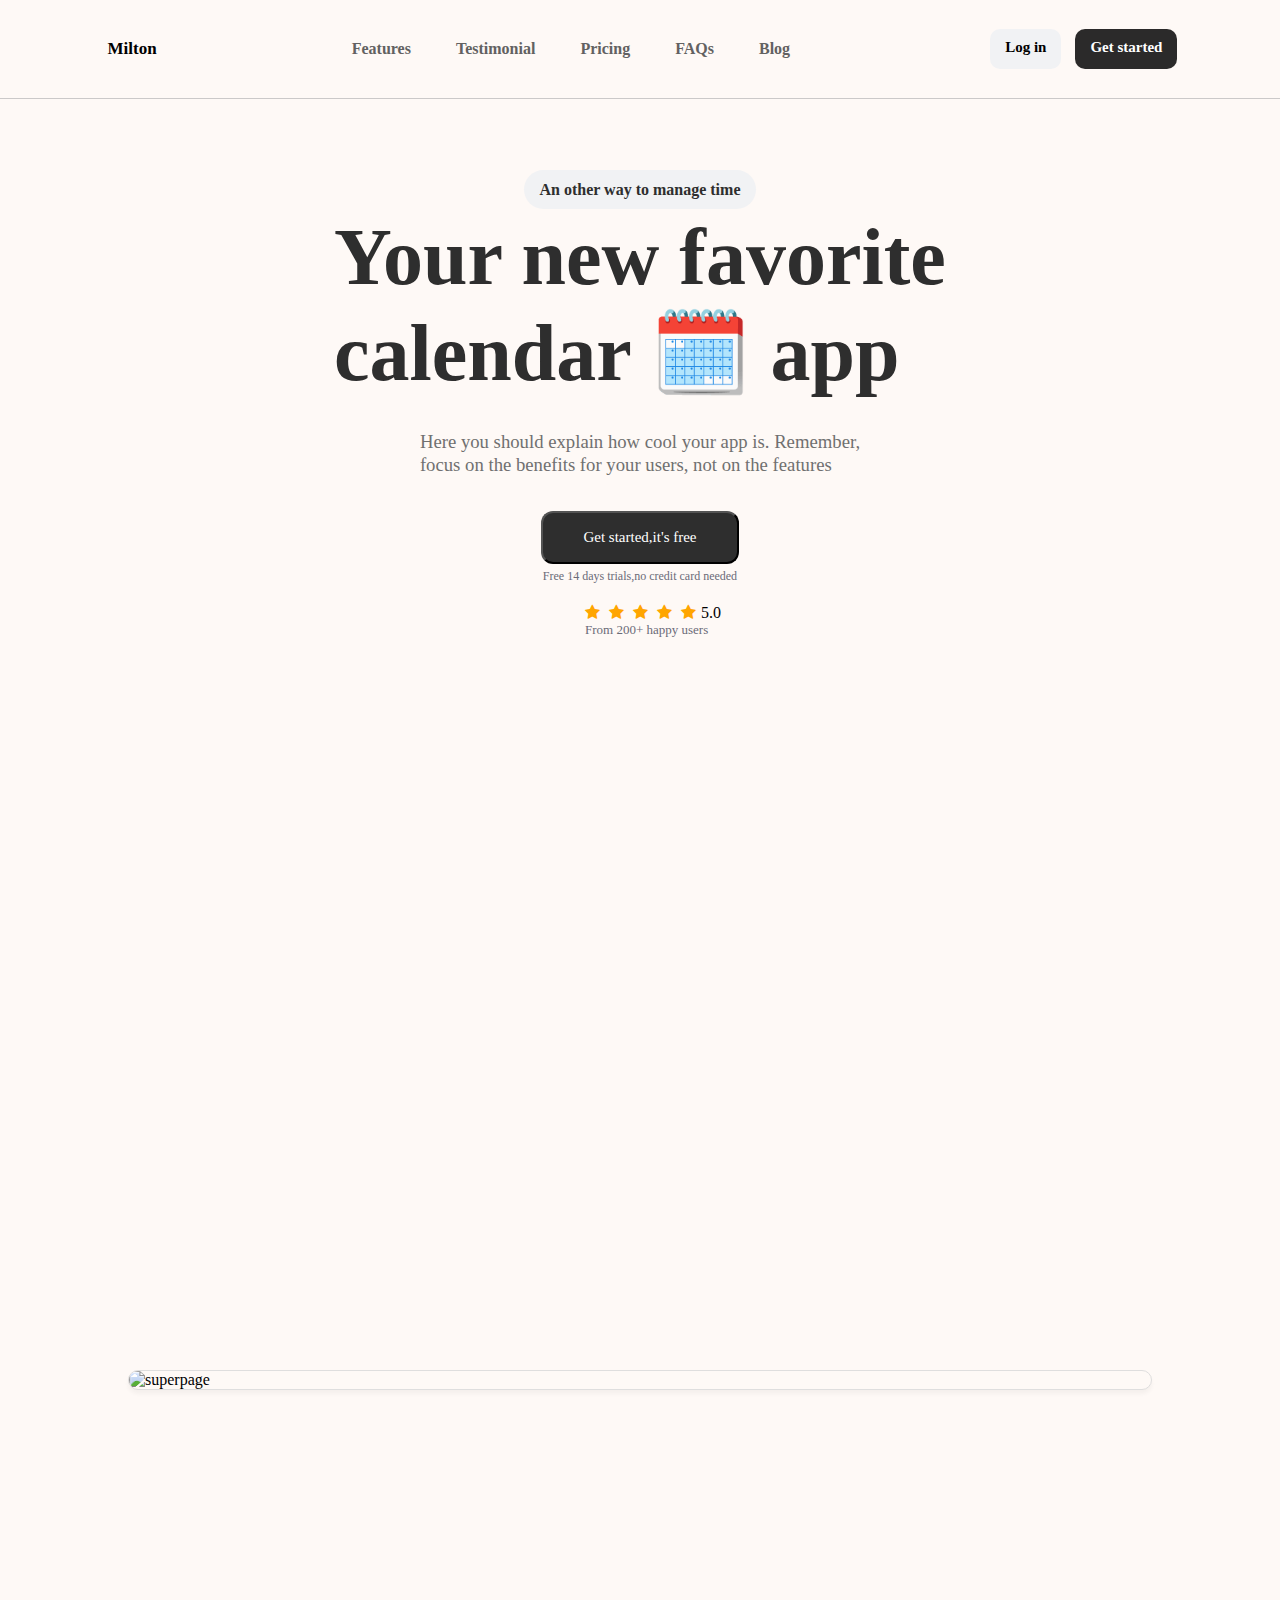
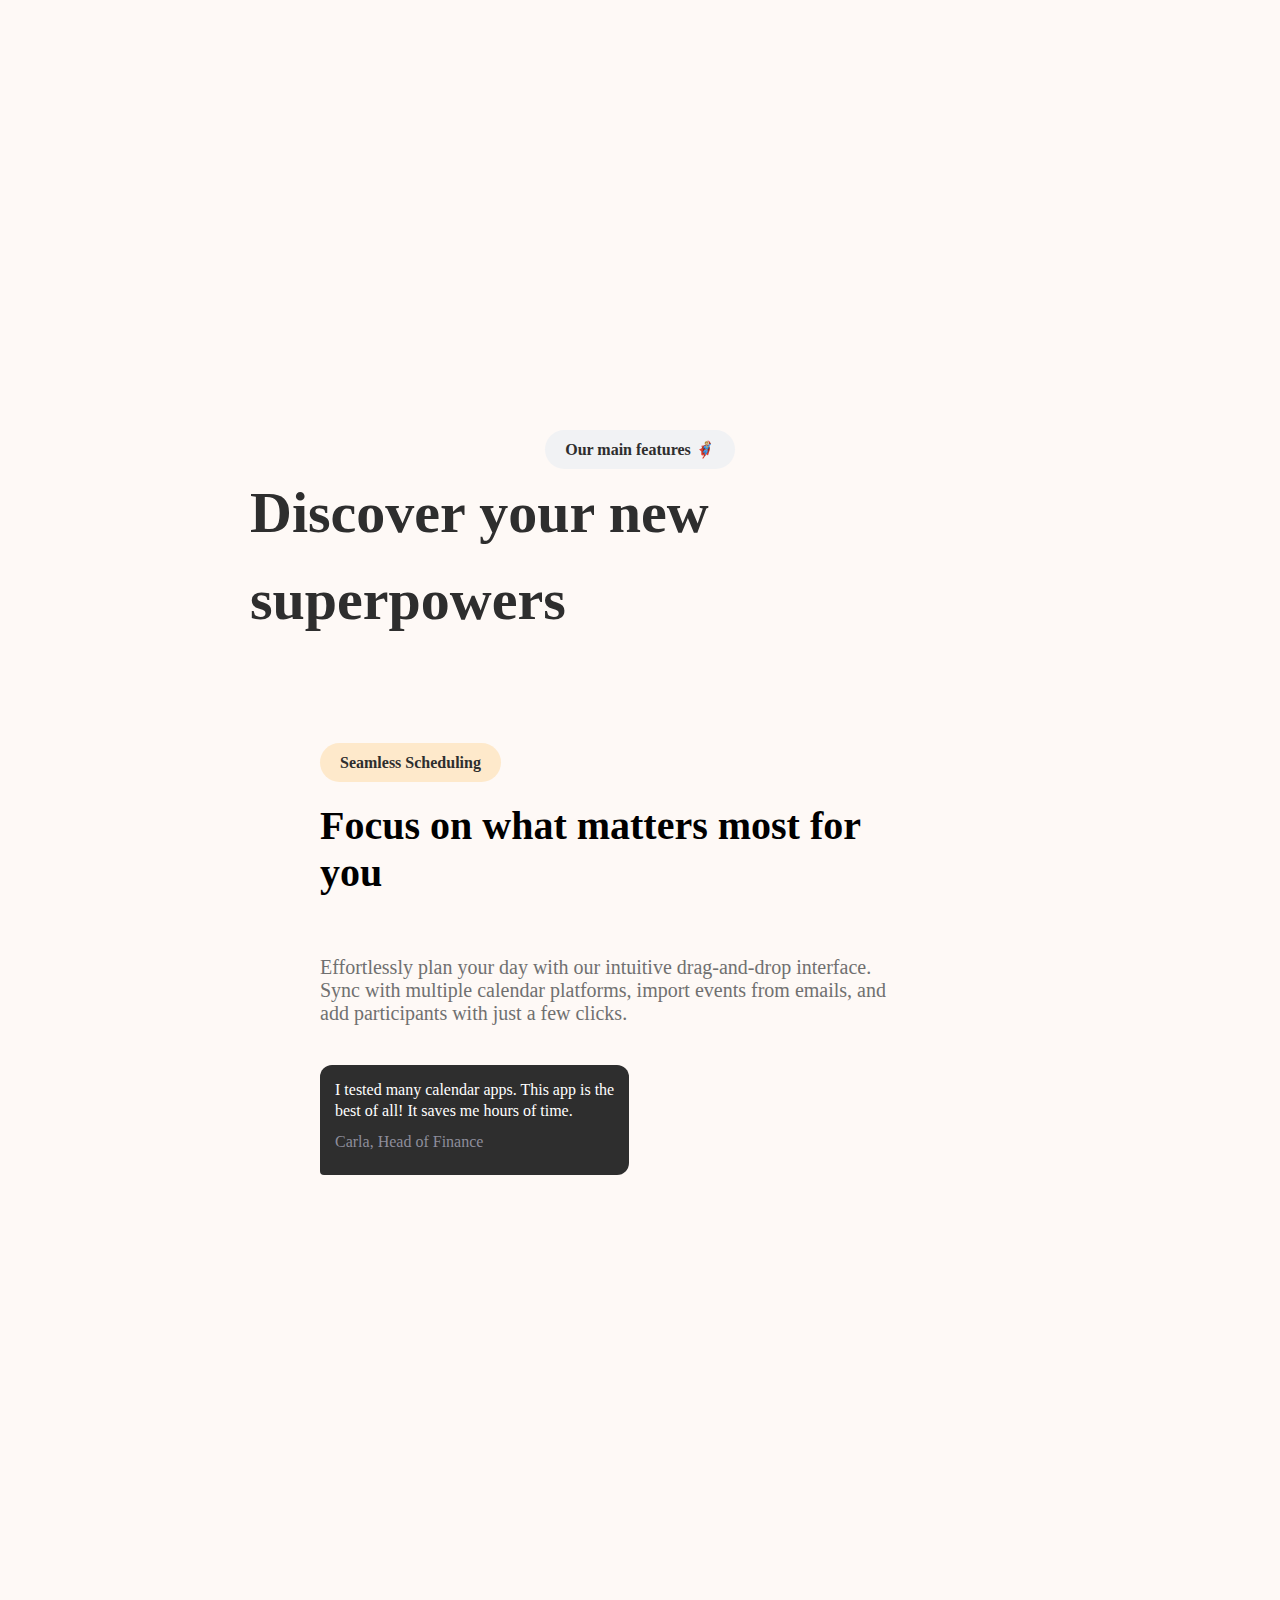
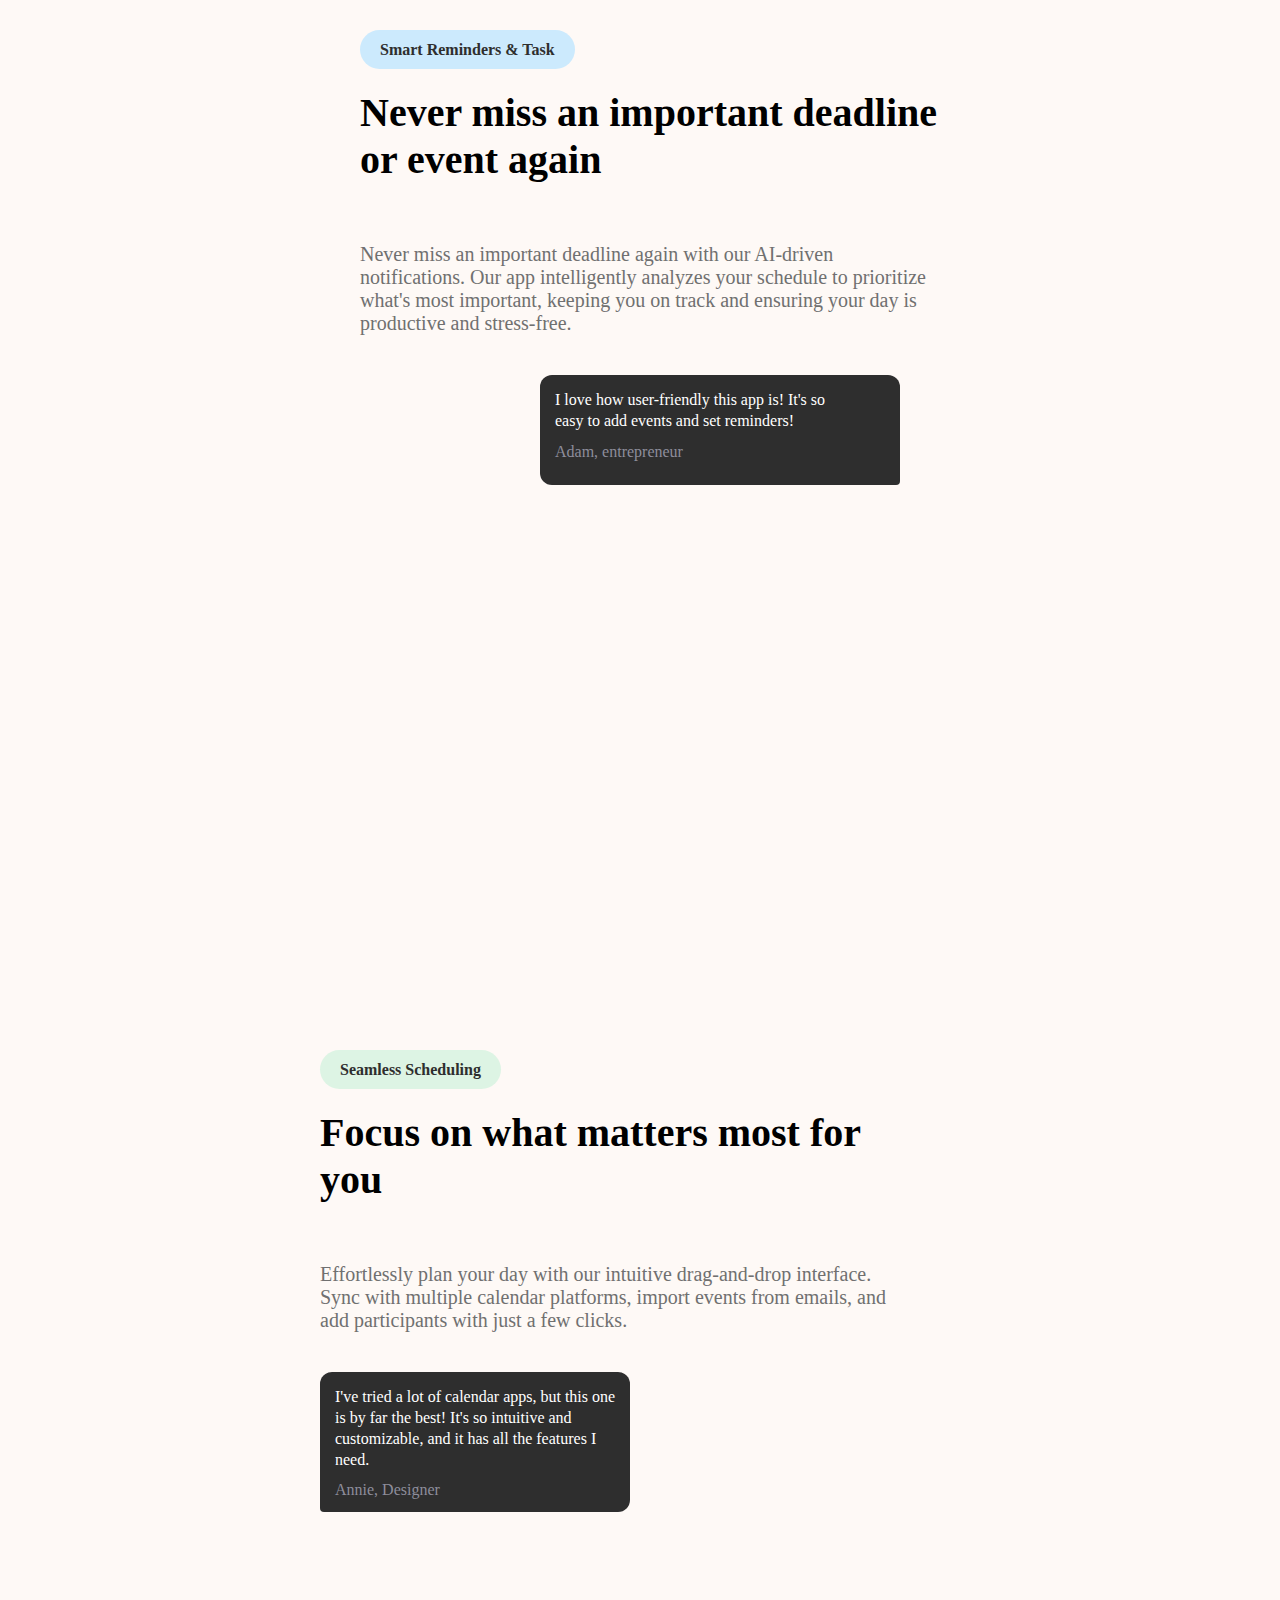
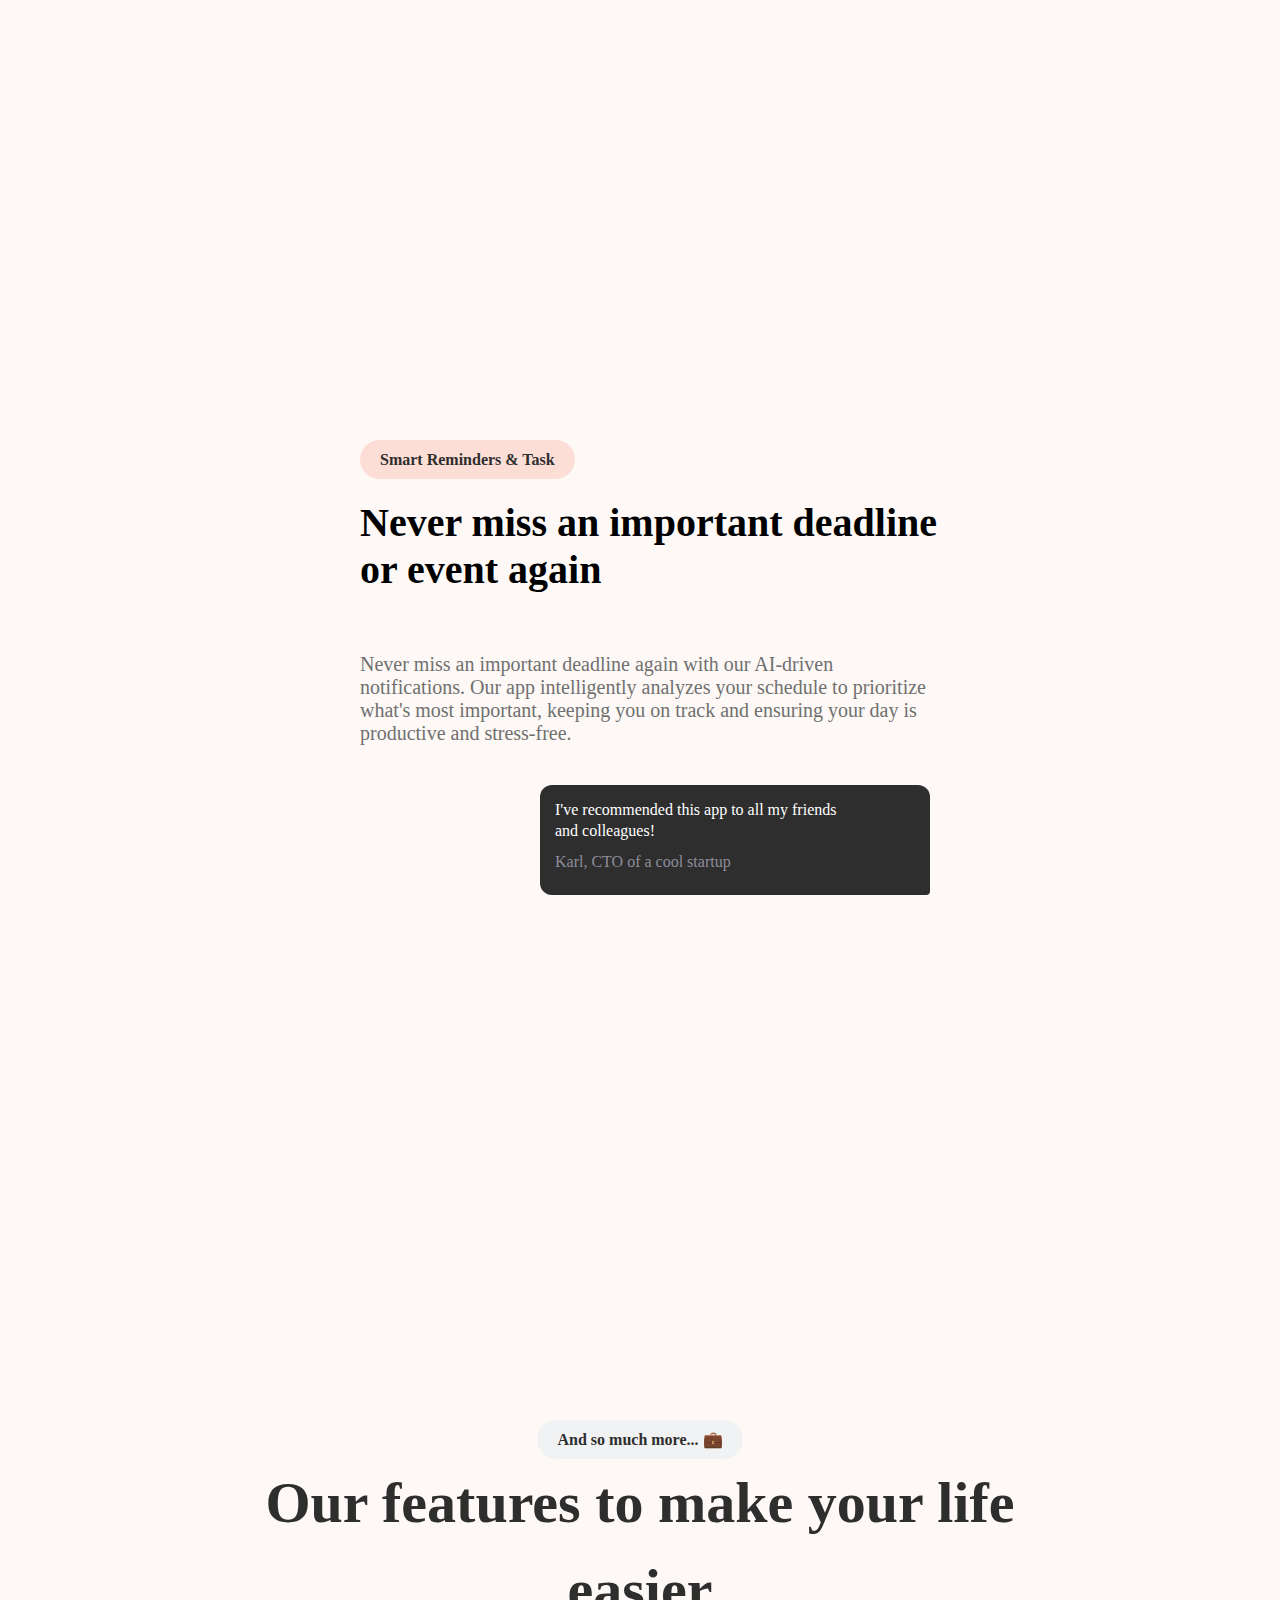
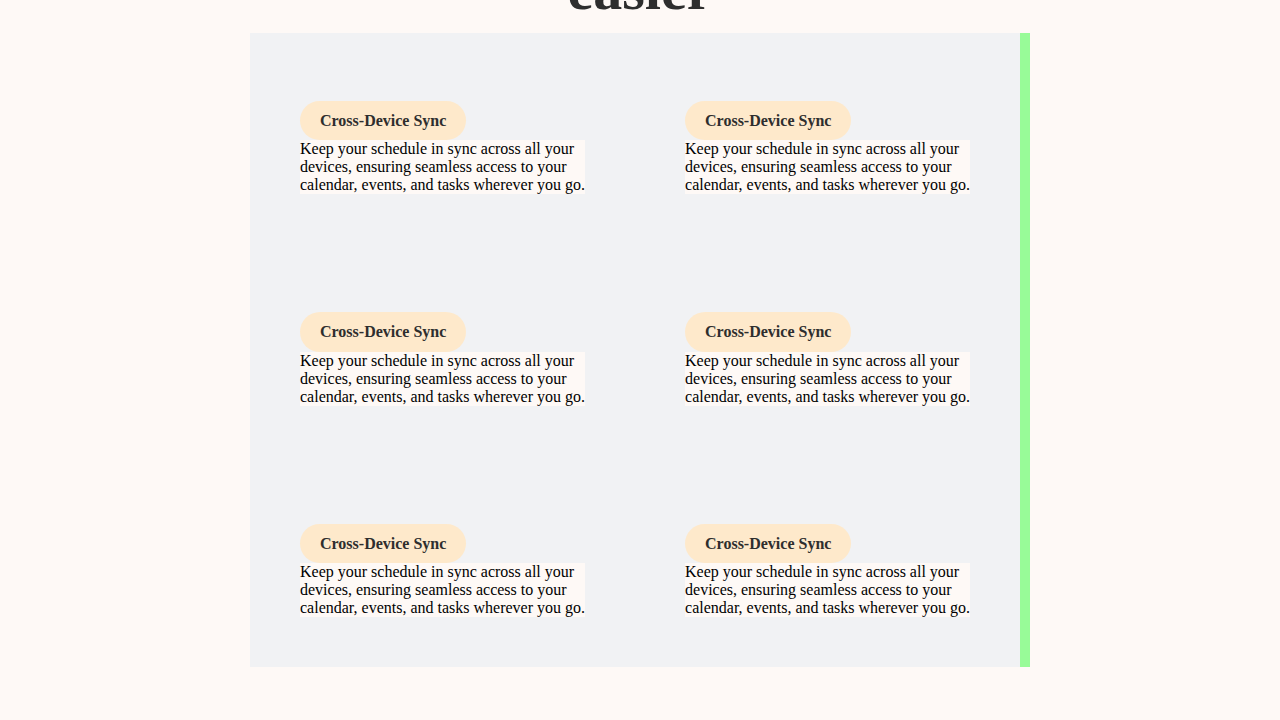
==== index.html @ 3a9528a1 "section 6 completed" ====
<!DOCTYPE html>
<html lang="en">

<head>
    <meta charset="UTF-8">
    <meta http-equiv="X-UA-Compatible" content="IE=edge">
    <meta name="viewport" content="width=device-width, initial-scale=1.0">
    <link rel="stylesheet" href="style.css">
    <link rel="stylesheet" href="https://cdnjs.cloudflare.com/ajax/libs/remixicon/3.6.0/remixicon.css"
        integrity="sha512-GL7EM8Lf8kU23I3kTio2kRWt8YRDVIQcSZjRVtVRfk05kB/QvkyafuTC94Ev0X6qk7Z0r5s06c1lsP1p/ezDYw=="
        crossorigin="anonymous" referrerpolicy="no-referrer" />
    <link rel="stylesheet" href="https://cdnjs.cloudflare.com/ajax/libs/font-awesome/4.7.0/css/font-awesome.min.css">
    <title>Assignment</title>
</head>

<body>
    <div class="parent">
        <header>
            <div class="left">
                <i class="ri-arrow-up-s-fill"></i>
                <p>Milton</p>
            </div>
            <div class="middle">
                <a href="">Features</a>
                <a href="">Testimonial</a>
                <a href="">Pricing</a>
                <a href="">FAQs</a>
                <a href="">Blog</a>
            </div>
            <div class="right">
                <button class="login">Log in</button>
                <button class="get">Get started</button>
            </div>
        </header>

        <div class="section1">  
            <h4>An other way to manage time️</h4>
            <h1>Your new favorite<br>calendar <span>🗓️</span> app</h1>
            <h3>Here you should explain how cool your app is. Remember,<br>focus on the benefits for your users, not on
                the features</h3>
            <button>Get started,it's free</button>
            <p>Free 14 days trials,no credit card needed</p>

            <div class="avatars">
                <div class="images">
                    <img src="https://www.shutterstock.com/image-vector/young-smiling-man-avatar-brown-600nw-2261401207.jpg"
                        alt="" width="40px">
                    <img src="https://www.shutterstock.com/image-vector/young-smiling-man-avatar-brown-600nw-2261401207.jpg"
                        alt="" width="40px">
                    <img src="https://www.shutterstock.com/image-vector/young-smiling-man-avatar-brown-600nw-2261401207.jpg"
                        alt="" width="40px">
                    <img src="https://www.shutterstock.com/image-vector/young-smiling-man-avatar-brown-600nw-2261401207.jpg"
                        alt="" width="40px">
                    <img src="https://www.shutterstock.com/image-vector/young-smiling-man-avatar-brown-600nw-2261401207.jpg"
                        alt="" width="40px">
                </div>
                <div class="stars">
                    <span class="fa fa-star checked"></span>
                    <span class="fa fa-star checked"></span>
                    <span class="fa fa-star checked"></span>
                    <span class="fa fa-star checked"></span>
                    <span class="fa fa-star checked"></span>5.0
                    <p>From 200+ happy users</p>
                </div>
            </div>
        </div>
        <div class="section2">
            <img src="https://framerusercontent.com/images/eOkQipcAuByHjPvicAhsR8PzC0.png?scale-down-to=2048"
                alt="superpage">
        </div>
        <div class="section3">
            <div class="top">
                <h4>Our main features 🦸🏼</h4>
                <h1>Discover your new superpowers</h1>
            </div>

            <div class="bottom">
                <div class="left">
                    <h4>Seamless Scheduling</h4>
                    <h2>Focus on what matters most for you</h2>
                    <p>Effortlessly plan your day with our intuitive drag-and-drop interface. Sync with multiple
                        calendar platforms, import events from emails, and add participants with just a few clicks.</p>
                    <div class="message">
                        <img src="https://framerusercontent.com/images/Pm9TTOkN341IYtePLdPGmhG0E.png" alt="">
                        <p>I tested many calendar apps. This app is the <br> best of all! It saves me hours of time.
                            <br> <span>Carla, Head of Finance</span> 
                        </p>
                    </div>    
                </div>

                <div class="right">
                    <img src="https://framerusercontent.com/images/KsZ6wO13QZewZKHzx7JNgFn88.png?scale-down-to=1024"
                        alt="">
                </div>
            </div>
        </div>
        <div class="section4">
            <div class="top"></div>

            <div class="bottom">
                <div class="right">
                    <img src="https://framerusercontent.com/images/EgCwW6bpD4t2JQoyjgySRkUXc.png?scale-down-to=1024"
                        alt="">
                </div>
                
                <div class="left">
                    <h4>Smart Reminders & Task</h4>
                    <h2>Never miss an important deadline or event again</h2>
                    <p>Never miss an important deadline again with our AI-driven  notifications. Our app intelligently analyzes your schedule to prioritize what's most important, keeping you on track and ensuring your day is productive and stress-free.</p>
                    <div class="message">
                        <p>I love how user-friendly this app is! It's so <br> easy to add events and set reminders!
                            <br> <span>Adam, entrepreneur</span> 
                        </p>
                        <img src="https://framerusercontent.com/images/CPGgYEBeFy4gDXe5dDzh1qjQG1w.png" alt="">
                    </div>    
                </div>


            </div>
        </div>
        <div class="section5">
            <div class="top"></div>
            <div class="bottom">
                <div class="left">
                    <h4>Seamless Scheduling</h4>
                    <h2>Focus on what matters most for you</h2>
                    <p>Effortlessly plan your day with our intuitive drag-and-drop interface. Sync with multiple
                        calendar platforms, import events from emails, and add participants with just a few clicks.</p>
                    <div class="message">
                        <img src="https://framerusercontent.com/images/1OwzdZHx9ElDw1ZAavs6WGWBSw.png" alt="">
                        <p>I've tried a lot of calendar apps, but this one <br> is by far the best! It's so intuitive and
                            <br> customizable, and it has all the features I 
                            <br> need.
                            <br> <span>Annie, Designer</span> 
                        </p>
                    </div>    
                </div>

                <div class="right">
                    <img src="https://framerusercontent.com/images/xjG69OjCFt0Z3YQvNa3HNBBP5G0.png?scale-down-to=1024"
                        alt="">
                </div>
            </div>
        </div>
        <div class="section6">
            <div class="top"></div>
            <div class="bottom">
                <div class="right">
                    <img src="https://framerusercontent.com/images/ow5cq9Ercs5KlWFqhMUsdUkCl8.png?scale-down-to=1024"
                        alt="">
                </div>
                
                <div class="left">
                    <h4>Smart Reminders & Task</h4>
                    <h2>Never miss an important deadline or event again</h2>
                    <p>Never miss an important deadline again with our AI-driven notifications. Our app intelligently analyzes your schedule to prioritize what's most important, keeping you on track and ensuring your day is productive and stress-free.</p>
                    <div class="message">
                        <p>I've recommended this app to all my friends <br> and colleagues! 
                            <br> <span>Karl, CTO of a cool startup</span> 
                        </p>
                        <img src="https://framerusercontent.com/images/lKaaStgbmdIe8TfrIkFlKzHazV0.png" alt="">
                    </div>    
                </div>


            </div>
        </div>
        <div class="section7">
            <div class="top">
                <h4>And so much more... 💼</h4>
                <h1 style="text-align: center;" >Our features to make your life easier</h1>
            </div>

            <div class="bottom-cards">
                <div class="card">
                    <img src="https://framerusercontent.com/images/psdpn17XuwZ0NdeAgqZ1B9jIs.svg" alt="">
                    <div class="card-head">Cross-Device Sync</div>
                    <p>Keep your schedule in sync across all your <br> devices, ensuring seamless access to your <br> calendar, events, and tasks wherever you go.</p>
                </div>
                <div class="card">
                    <img src="https://framerusercontent.com/images/psdpn17XuwZ0NdeAgqZ1B9jIs.svg" alt="">
                    <div class="card-head">Cross-Device Sync</div>
                    <p>Keep your schedule in sync across all your <br> devices, ensuring seamless access to your <br> calendar, events, and tasks wherever you go.</p>
                </div>
                <div class="card">
                    <img src="https://framerusercontent.com/images/psdpn17XuwZ0NdeAgqZ1B9jIs.svg" alt="">
                    <div class="card-head">Cross-Device Sync</div>
                    <p>Keep your schedule in sync across all your <br> devices, ensuring seamless access to your <br> calendar, events, and tasks wherever you go.</p>
                </div>
                <div class="card">
                    <img src="https://framerusercontent.com/images/psdpn17XuwZ0NdeAgqZ1B9jIs.svg" alt="">
                    <div class="card-head">Cross-Device Sync</div>
                    <p>Keep your schedule in sync across all your <br> devices, ensuring seamless access to your <br> calendar, events, and tasks wherever you go.</p>
                </div>
                <div class="card">
                    <img src="https://framerusercontent.com/images/psdpn17XuwZ0NdeAgqZ1B9jIs.svg" alt="">
                    <div class="card-head">Cross-Device Sync</div>
                    <p>Keep your schedule in sync across all your <br> devices, ensuring seamless access to your <br> calendar, events, and tasks wherever you go.</p>
                </div>
                <div class="card">
                    <img src="https://framerusercontent.com/images/psdpn17XuwZ0NdeAgqZ1B9jIs.svg" alt="">
                    <div class="card-head">Cross-Device Sync</div>
                    <p>Keep your schedule in sync across all your <br> devices, ensuring seamless access to your <br> calendar, events, and tasks wherever you go.</p>
                </div>
            </div>
        </div>
    </div>
</body>

</html>
---- style.css ----
* {
    margin: 0;
    padding: 0;
    box-sizing: border-box;
    font-family: "Poppins";
    background-color: #fef9f6;

}

body {
    height: 100vh;
    width: 100vw;
    overflow-x: hidden;
}

header {
    z-index: 1;
    width: 100%;
    position: fixed;
    display: flex;
    justify-content: space-around;
    align-items: center;
    height: 11vh;
    border-bottom: 1px solid rgb(203, 201, 201);
}

header>.left {
    display: flex;
    gap: 10px;
    font-size: 17px;
    font-weight: 600;
}

header>.middle {
    display: flex;
    gap: 45px;
}

header>.middle>a {
    text-decoration: none;
    color: rgb(98, 97, 97);
    font-weight: 600;
}

header>.middle>a:hover {
    text-decoration: underline;
    color: black;
}

header>.right>button {
    height: 35px;
    width: fit-content;
    text-align: center;
    margin: 5px;
    padding: 10px 15px 30px 15px;
    border-radius: 10px;
    border: none;
    font-size: 15px;
    cursor: pointer;
    font-weight: 700;
}

header>.right>button:hover {
    transform: scale(1.1);
}

.login {
    background: #f1f2f4;
}

.get {
    color: white;
    background: rgba(0, 0, 0, 0.833);
}

.section1 {
    height: 100vh;
    display: flex;
    flex-direction: column;
    align-items: center;
    padding-top: 170px;
}

.section1>h4 {
    font-weight: 600;
    color: rgb(46, 46, 46);
    line-height: 1.2em;
    background: #f1f2f4;
    border-radius: 20px;
    padding: 10px 15px 10px 15px;
}

.section1>h1 {
    font-weight: 600;
    font-size: 80px;
    color: rgb(46, 46, 46);
    line-height: 1.2em;
}

.section1>h3 {
    font-weight: 100;
    color: #707070;
    ;
    line-height: 1.2em;
    margin-top: 30px;
}

.section1>button {
    opacity: 1;
    background-color: #2E2E2E;
    color: white;
    margin-top: 35px;
    padding: 16px 40px;
    border-radius: 12px;
    font-size: 15px;
    cursor: pointer;
}

.section1>p {
    font-size: 12px;
    color: #6B6B78;
    margin-top: 5px;
}

.avatars {
    display: flex;
    margin-top: 20px;
    gap: 10px;
}

.avatars>.images img {
    border-radius: 50%;
}

.avatars>.stars span {
    margin-right: 5px;
}

.avatars>.stars p {
    font-size: 13px;
    color: #6B6B78;
}

.checked {
    color: orange;
}

.section2 {
    height: 100vh;
    display: flex;
    align-items: center;
    justify-content: center;
    margin-top: 30px;
    /* background: blueviolet; */
}

.section2 img {
    width: 80%;
    opacity: 1;
    border: 1px solid #dfdede;
    border-radius: 16px;
    box-shadow: 0 4px 4px #0000000a;
}

.section3, .section4, .section5, .section6 {
    height: 100vh;
    display: flex;
    flex-direction: column;
    align-items: center;
    gap: 100px;
}

.section3{
    margin: 200px 250px 0px 250px;
}


.top {
    display: grid;
    place-items: center;
}

.top>h4 {
    font-weight: 600;
    color: rgb(46, 46, 46);
    line-height: 1.2em;
    background: #f1f2f4;
    border-radius: 20px;
    padding: 10px 20px 10px 20px;
    width: fit-content;
}

.top>h1 {
    font-weight: 600;
    font-size: 58px;
    color: rgb(46, 46, 46);
    line-height: 1.5em;
}

.bottom {
    display: flex;
    gap: 40px;
}

.bottom .left>h4 {
    font-weight: 600;
    color: rgb(46, 46, 46);
    line-height: 1.2em;
    background: #fee9cb;
    border-radius: 20px;
    padding: 10px 20px 10px 20px;
    width: fit-content;
}

.bottom>.left>h2 {
    width: 600px;
    margin-top: 20px;
    font-weight: 600;
    font-size: 40px;
}

.bottom>.left>p {
    margin-top: 60px;
    font-size: 20px;
    width: 580px;
    color: #707070
}

.bottom>.right {
    margin-top: -30px;
}

.bottom>.right>img {
    width: 600px;
}

.message{
    display: flex;
    height:100px;
}

.message>img{
    margin-top: 100px;
    height: 80px;
}

.message>p{
    line-height: 1.3em;
    margin-top: 40px;
    height: 110px;
    background: #2e2e2e;
    color:white;
    border-radius: 12px 12px 12px 4px;
    padding: 15px 15px 15px 15px;
}
.message>p>span{
    position: relative;
    top:10px;
    background: transparent;
    color:#8d8d9b;
}

.section4{
    margin: 200px 250px 0px 250px;
}

.section5{
    margin: 120px 250px 0px 250px;
}

.section6{
    margin: 90px 250px 0px 250px;
}

.section4>.bottom>.left>.message,.section6>.bottom>.left>.message{
    margin-left: 180px;
}
.section4>.bottom>.left>.message>p{
    width: 360px;
    border-radius: 12px 12px 4px 12px;
}

.section5>.bottom>.left>.message>p{
    height: 140px;
}

.section6>.bottom>.left>.message>p{
    width: 390px;
    border-radius: 12px 12px 4px 12px;
}

.section4>.bottom .left>h4{
    background: #cceafd;
}
.section5>.bottom .left>h4{
    background: #ddf4e4;
}
.section6>.bottom .left>h4{
    background: #fdded6;
}

.section7{
    height: 100vh;
    margin: 180px 250px 0px 250px;
}
.bottom-cards{
    background: palegreen;
    display: flex;
    max-width: 100vw;
    flex-wrap: wrap;
}

.card{
    width: fit-content;
    background: #f1f2f4;
    padding: 50px;
}

.card>img{
    width: 100px;
}
.card-head{
    font-weight: 600;
    color: rgb(46, 46, 46);
    line-height: 1.2em;
    background: #fee9cb;
    border-radius: 20px;
    padding: 10px 20px 10px 20px;
    width: fit-content;
}
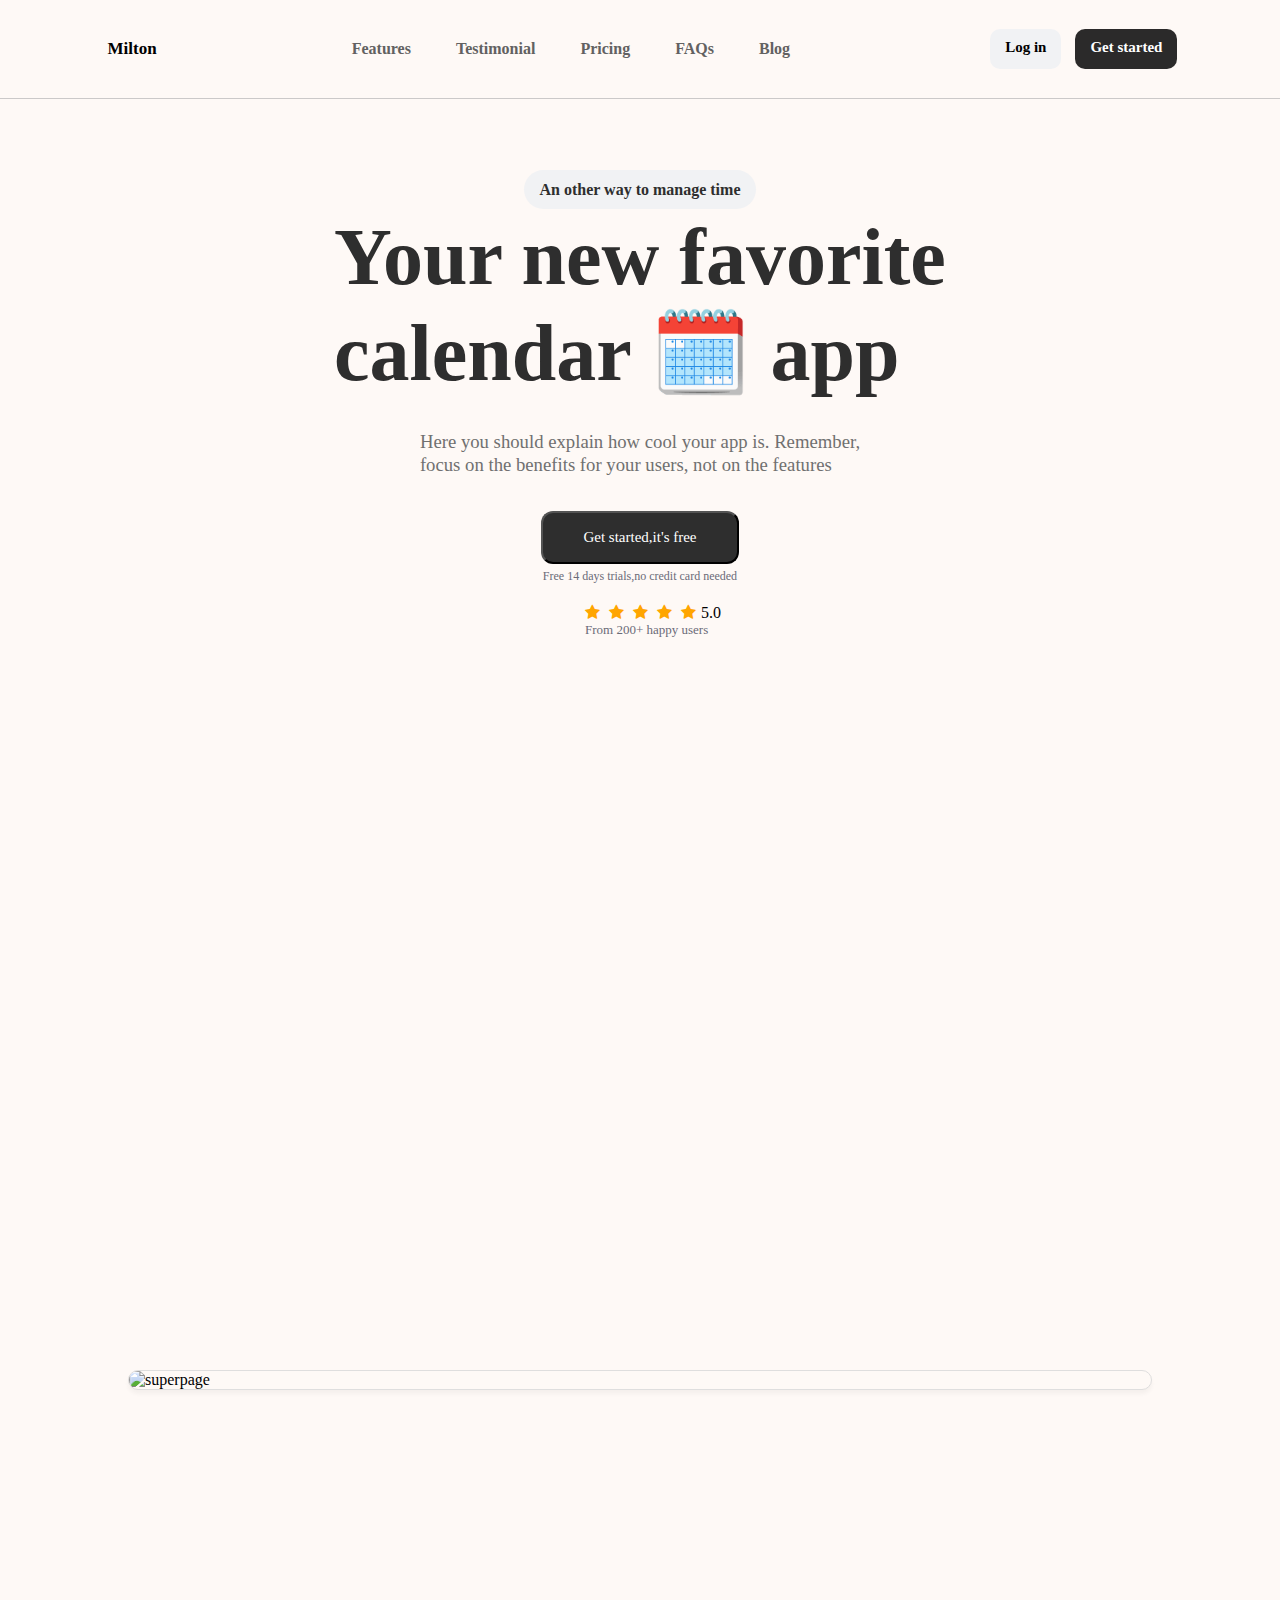
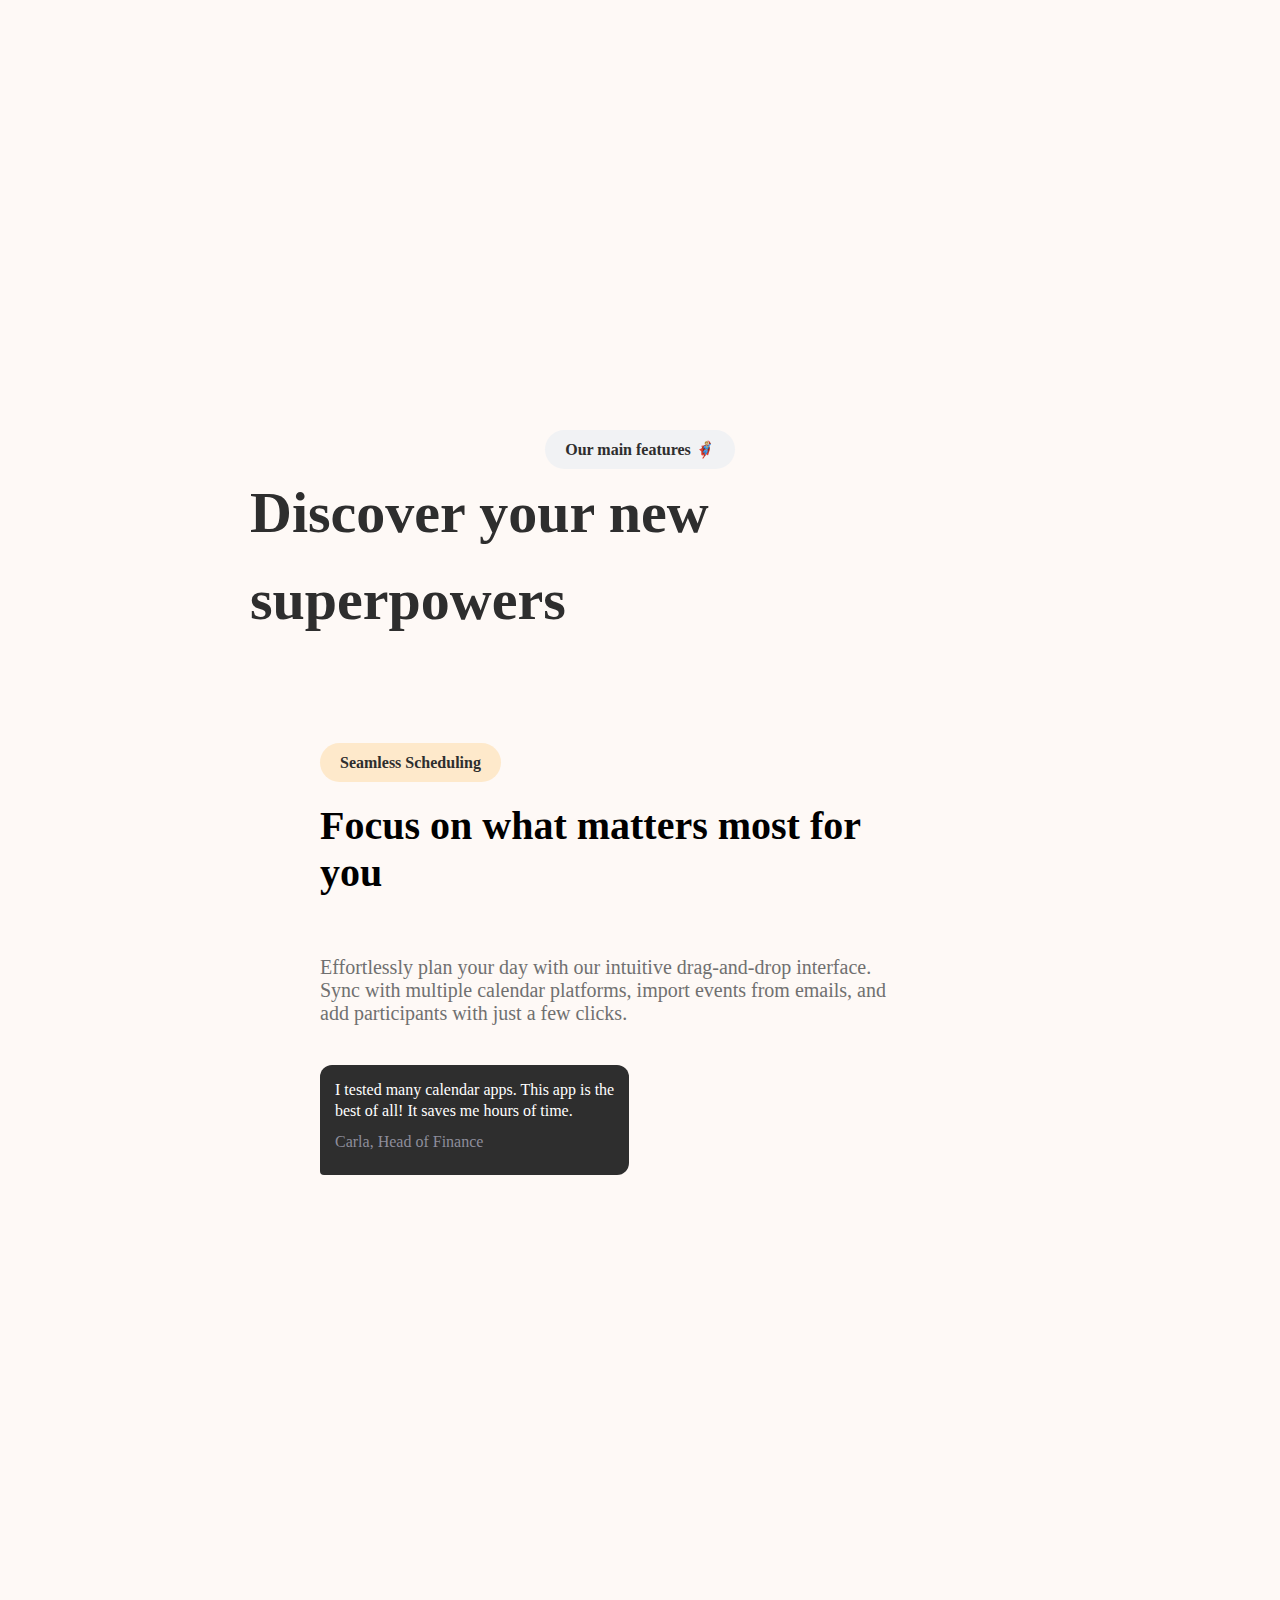
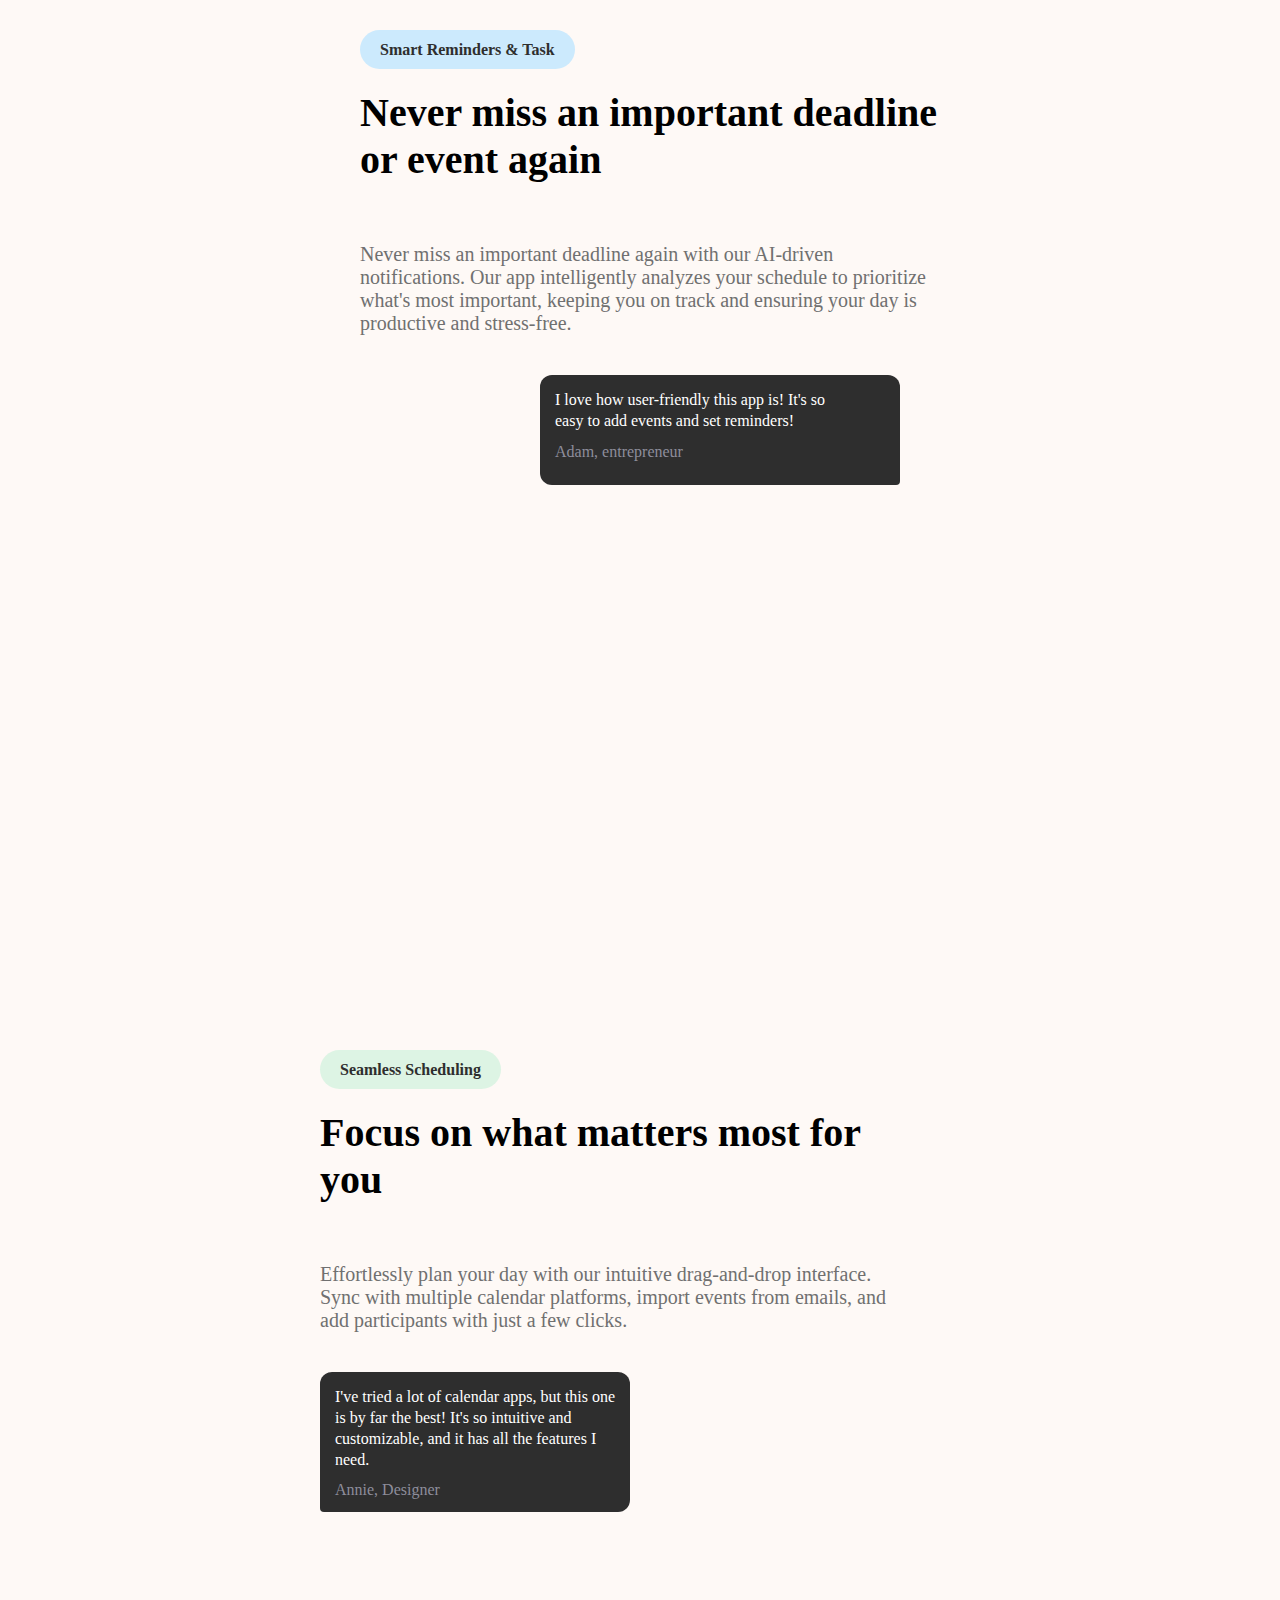
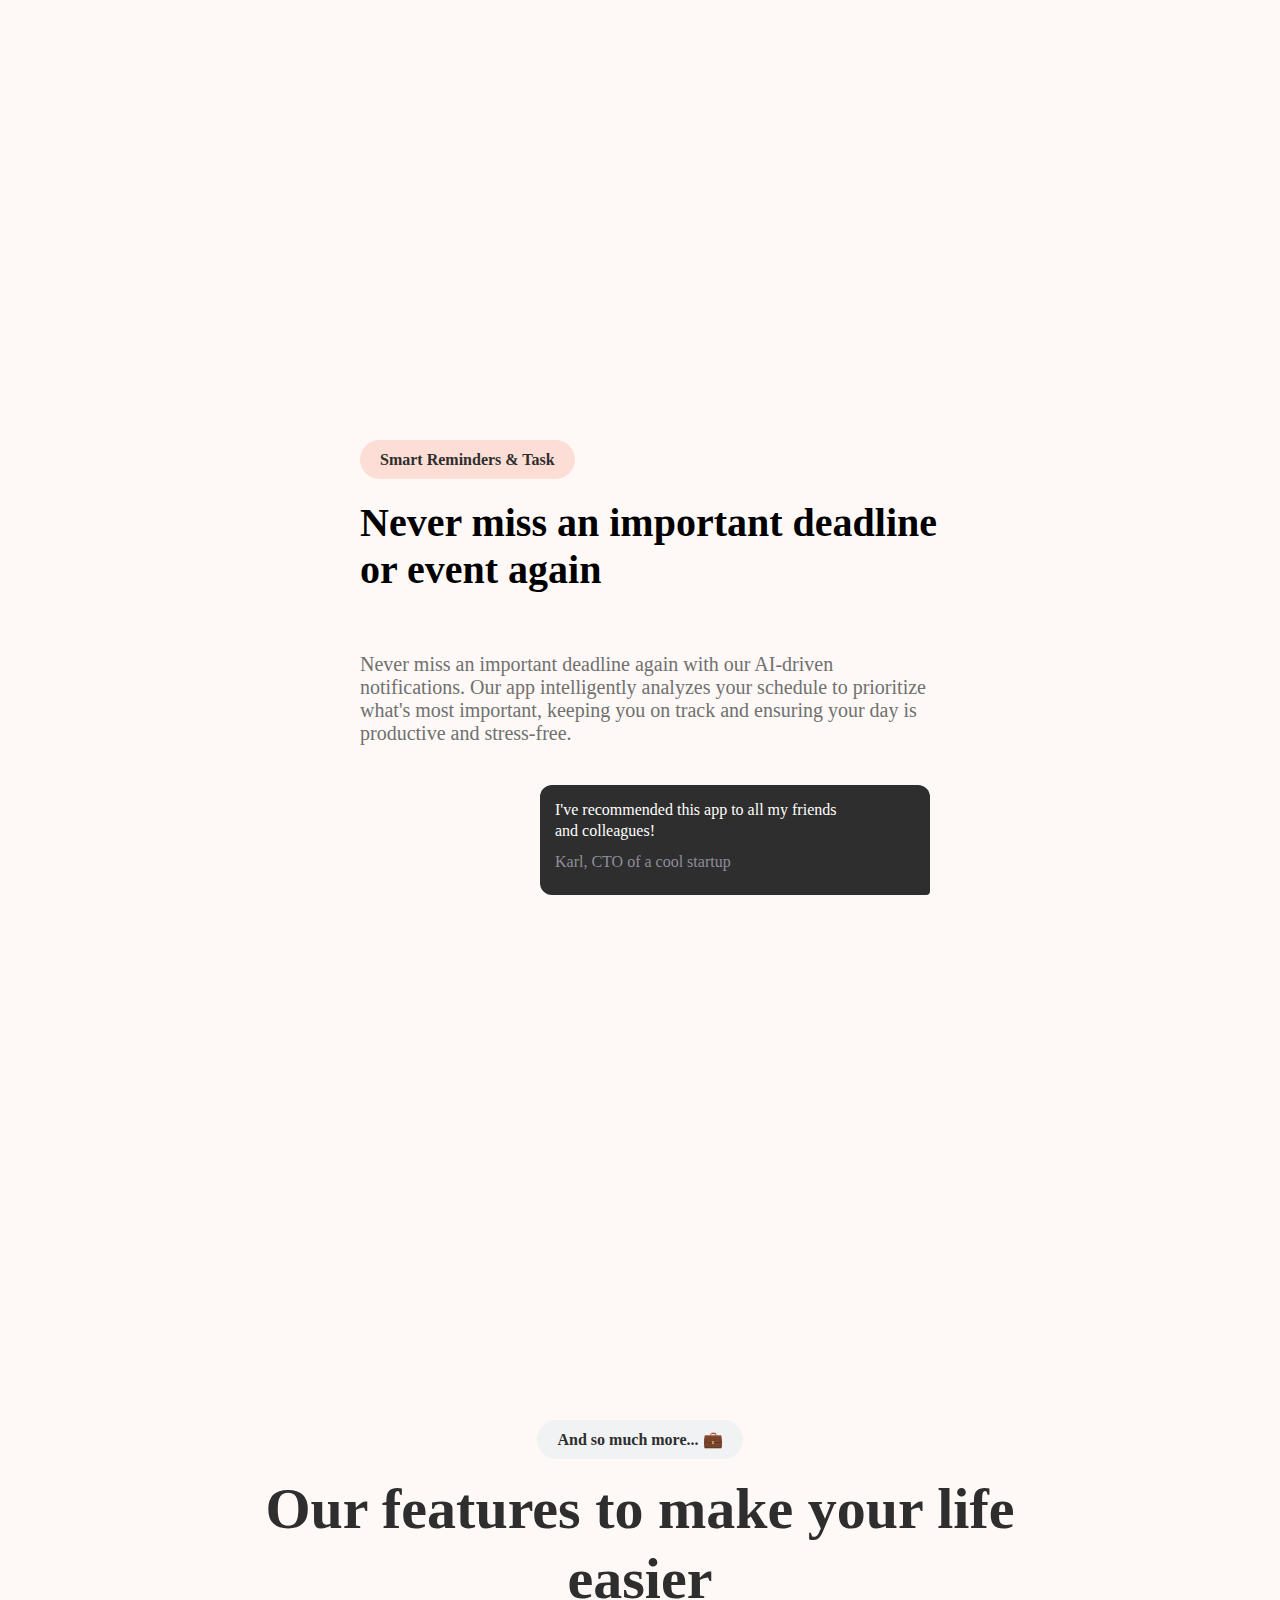
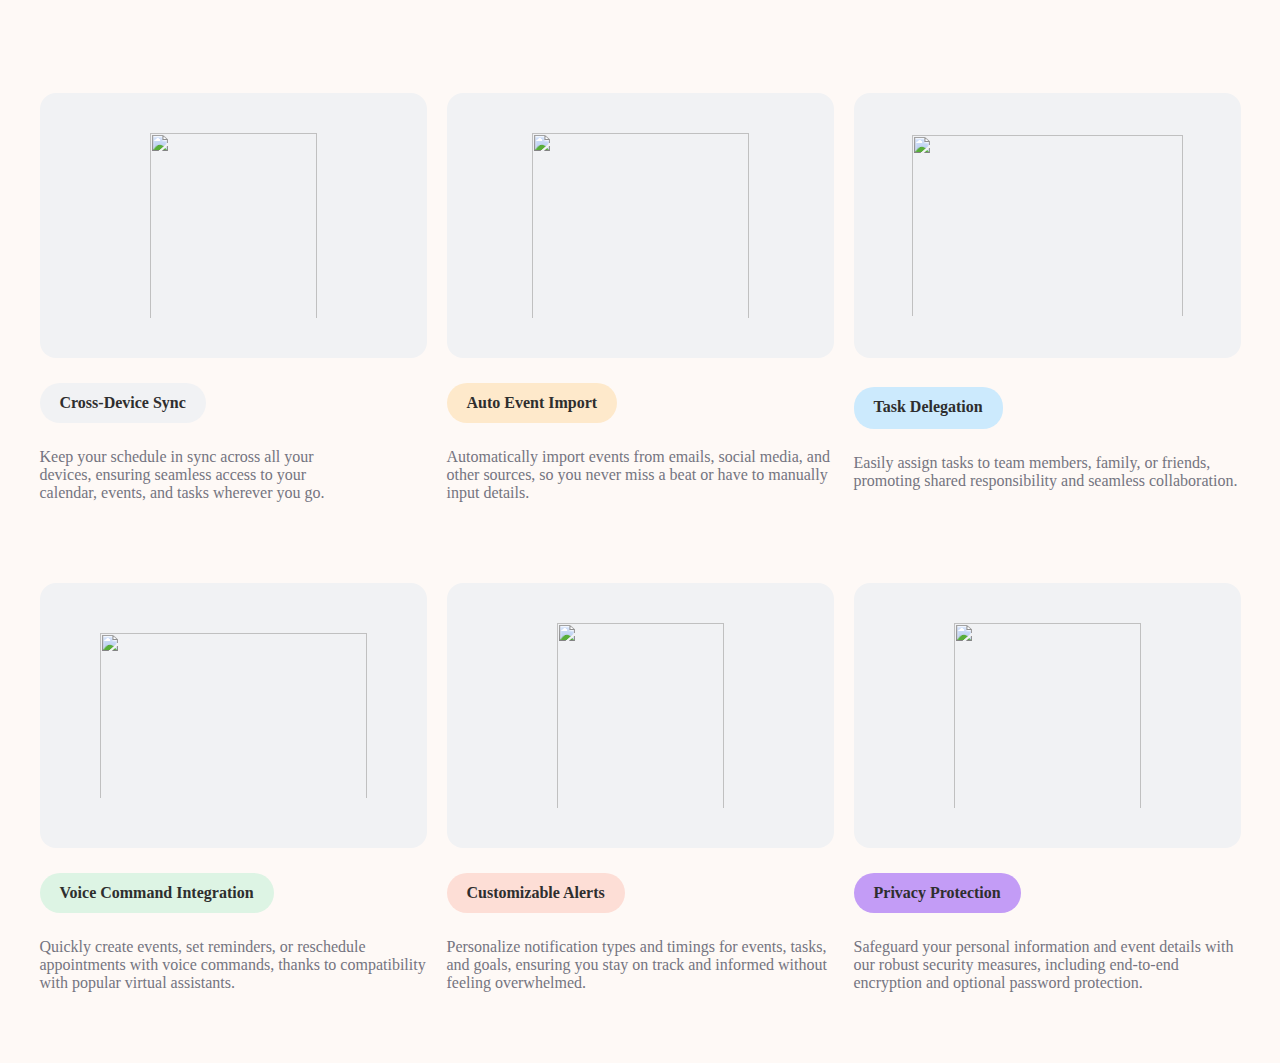
==== commit e4856df4: "section 7 completed" ====
--- a/index.html
+++ b/index.html
@@ -168,7 +168,7 @@
         <div class="section7">
             <div class="top">
                 <h4>And so much more... 💼</h4>
-                <h1 style="text-align: center;" >Our features to make your life easier</h1>
+                <h1 style="text-align: center;" >Our features to make your life <br> easier</h1>
             </div>
 
             <div class="bottom-cards">
@@ -178,29 +178,29 @@
                     <p>Keep your schedule in sync across all your <br> devices, ensuring seamless access to your <br> calendar, events, and tasks wherever you go.</p>
                 </div>
                 <div class="card">
-                    <img src="https://framerusercontent.com/images/psdpn17XuwZ0NdeAgqZ1B9jIs.svg" alt="">
-                    <div class="card-head">Cross-Device Sync</div>
-                    <p>Keep your schedule in sync across all your <br> devices, ensuring seamless access to your <br> calendar, events, and tasks wherever you go.</p>
-                </div>
-                <div class="card">
-                    <img src="https://framerusercontent.com/images/psdpn17XuwZ0NdeAgqZ1B9jIs.svg" alt="">
-                    <div class="card-head">Cross-Device Sync</div>
-                    <p>Keep your schedule in sync across all your <br> devices, ensuring seamless access to your <br> calendar, events, and tasks wherever you go.</p>
-                </div>
-                <div class="card">
-                    <img src="https://framerusercontent.com/images/psdpn17XuwZ0NdeAgqZ1B9jIs.svg" alt="">
-                    <div class="card-head">Cross-Device Sync</div>
-                    <p>Keep your schedule in sync across all your <br> devices, ensuring seamless access to your <br> calendar, events, and tasks wherever you go.</p>
-                </div>
-                <div class="card">
-                    <img src="https://framerusercontent.com/images/psdpn17XuwZ0NdeAgqZ1B9jIs.svg" alt="">
-                    <div class="card-head">Cross-Device Sync</div>
-                    <p>Keep your schedule in sync across all your <br> devices, ensuring seamless access to your <br> calendar, events, and tasks wherever you go.</p>
-                </div>
-                <div class="card">
-                    <img src="https://framerusercontent.com/images/psdpn17XuwZ0NdeAgqZ1B9jIs.svg" alt="">
-                    <div class="card-head">Cross-Device Sync</div>
-                    <p>Keep your schedule in sync across all your <br> devices, ensuring seamless access to your <br> calendar, events, and tasks wherever you go.</p>
+                    <img id="ci2" src="https://framerusercontent.com/images/9zLLT2PHM1pdm0cmjDvqVV6u4.svg" alt="">
+                    <div class="card-head" id="ch2" >Auto Event Import</div>
+                    <p>Automatically import events from emails, social media, and other sources, so you never miss a beat or have to manually input details.</p>
+                </div>
+                <div class="card">
+                    <img id="ci3" src="https://framerusercontent.com/images/MnBPtp8lNOwne9QGiLZLBCkZK9k.svg" alt="">
+                    <div class="card-head" id="ch3" >Task Delegation</div>
+                    <p>Easily assign tasks to team members, family, or friends, promoting shared responsibility and seamless collaboration.</p>
+                </div>
+                <div class="card">
+                    <img id="ci4" src="https://framerusercontent.com/images/VFrv8s9Ou5YYTsx7jkOfyXmAm2Y.png?scale-down-to=512" alt="">
+                    <div class="card-head" id="ch4" >Voice Command Integration</div>
+                    <p>Quickly create events, set reminders, or reschedule appointments with voice commands, thanks to compatibility with popular virtual assistants.</p>
+                </div>
+                <div class="card">
+                    <img id="ci5" src="https://framerusercontent.com/images/l2ZsBz5u7WqpiyCOQ4jeJmYCYIc.png?scale-down-to=512" alt="">
+                    <div class="card-head" id="ch5" >Customizable Alerts</div>
+                    <p>Personalize notification types and timings for events, tasks, and goals, ensuring you stay on track and informed without feeling overwhelmed.</p>
+                </div>
+                <div class="card">
+                    <img id="ci6" src="https://framerusercontent.com/images/RGak3EPkyg9scIKkezsY8Rn7E.png?scale-down-to=512" alt="">
+                    <div class="card-head" id="ch6" >Privacy Protection</div>
+                    <p>Safeguard your personal information and event details with our robust security measures, including end-to-end encryption and optional password protection.</p>
                 </div>
             </div>
         </div>
--- a/style.css
+++ b/style.css
@@ -9,8 +9,8 @@
 
 body {
     height: 100vh;
-    width: 100vw;
-    overflow-x: hidden;
+    width: 100%;
+    /* overflow-x: hidden; */
 }
 
 header {
@@ -301,30 +301,83 @@
 
 .section7{
     height: 100vh;
-    margin: 180px 250px 0px 250px;
-}
+    margin-top: 180px;
+}
+
+.section7>.top>h1{
+    margin-top: 15px;
+    line-height: 1.2em;
+}
+
+
 .bottom-cards{
-    background: palegreen;
-    display: flex;
-    max-width: 100vw;
+    width: 100%;
+    height: fit-content;
+    /* background:  palegreen; */
+    display: flex;
     flex-wrap: wrap;
+    justify-content: center;
+    margin-top: 70px;
 }
 
 .card{
-    width: fit-content;
-    background: #f1f2f4;
-    padding: 50px;
+    width: 387px;
+    height:400px;
+    margin: 10px;
+    margin-bottom: 80px;
+    display: grid;
+    gap: 25px;
 }
 
 .card>img{
-    width: 100px;
+    background: #f1f2f4;
+    height: 265px;
+    width: 100%;
+    padding:40px 110px 40px 110px;
+    border-radius: 16px;
 }
 .card-head{
     font-weight: 600;
     color: rgb(46, 46, 46);
     line-height: 1.2em;
-    background: #fee9cb;
+    background: #f1f2f4;
     border-radius: 20px;
     padding: 10px 20px 10px 20px;
     width: fit-content;
-}+}
+
+.card>p{
+    color: #747480;
+}
+
+#ci2{
+    padding:40px 85px 40px 85px;
+}
+#ci3{
+    padding:42px 58px 42px 58px;
+}
+#ci4{
+    padding:50px 60px 50px 60px;
+}
+/* #ci5{
+    padding:40px 110px 40px 110px;
+} */
+#ci6{
+    padding:40px 100px 40px 100px;
+}
+
+#ch2{
+   background:#fee9cb;
+}
+#ch3{
+    background:#cceafd;
+ }
+ #ch4{
+    background:#ddf4e4;
+ }
+ #ch5{
+    background:#fdded6;
+ }
+ #ch6{
+    background:#c39cf6;
+ }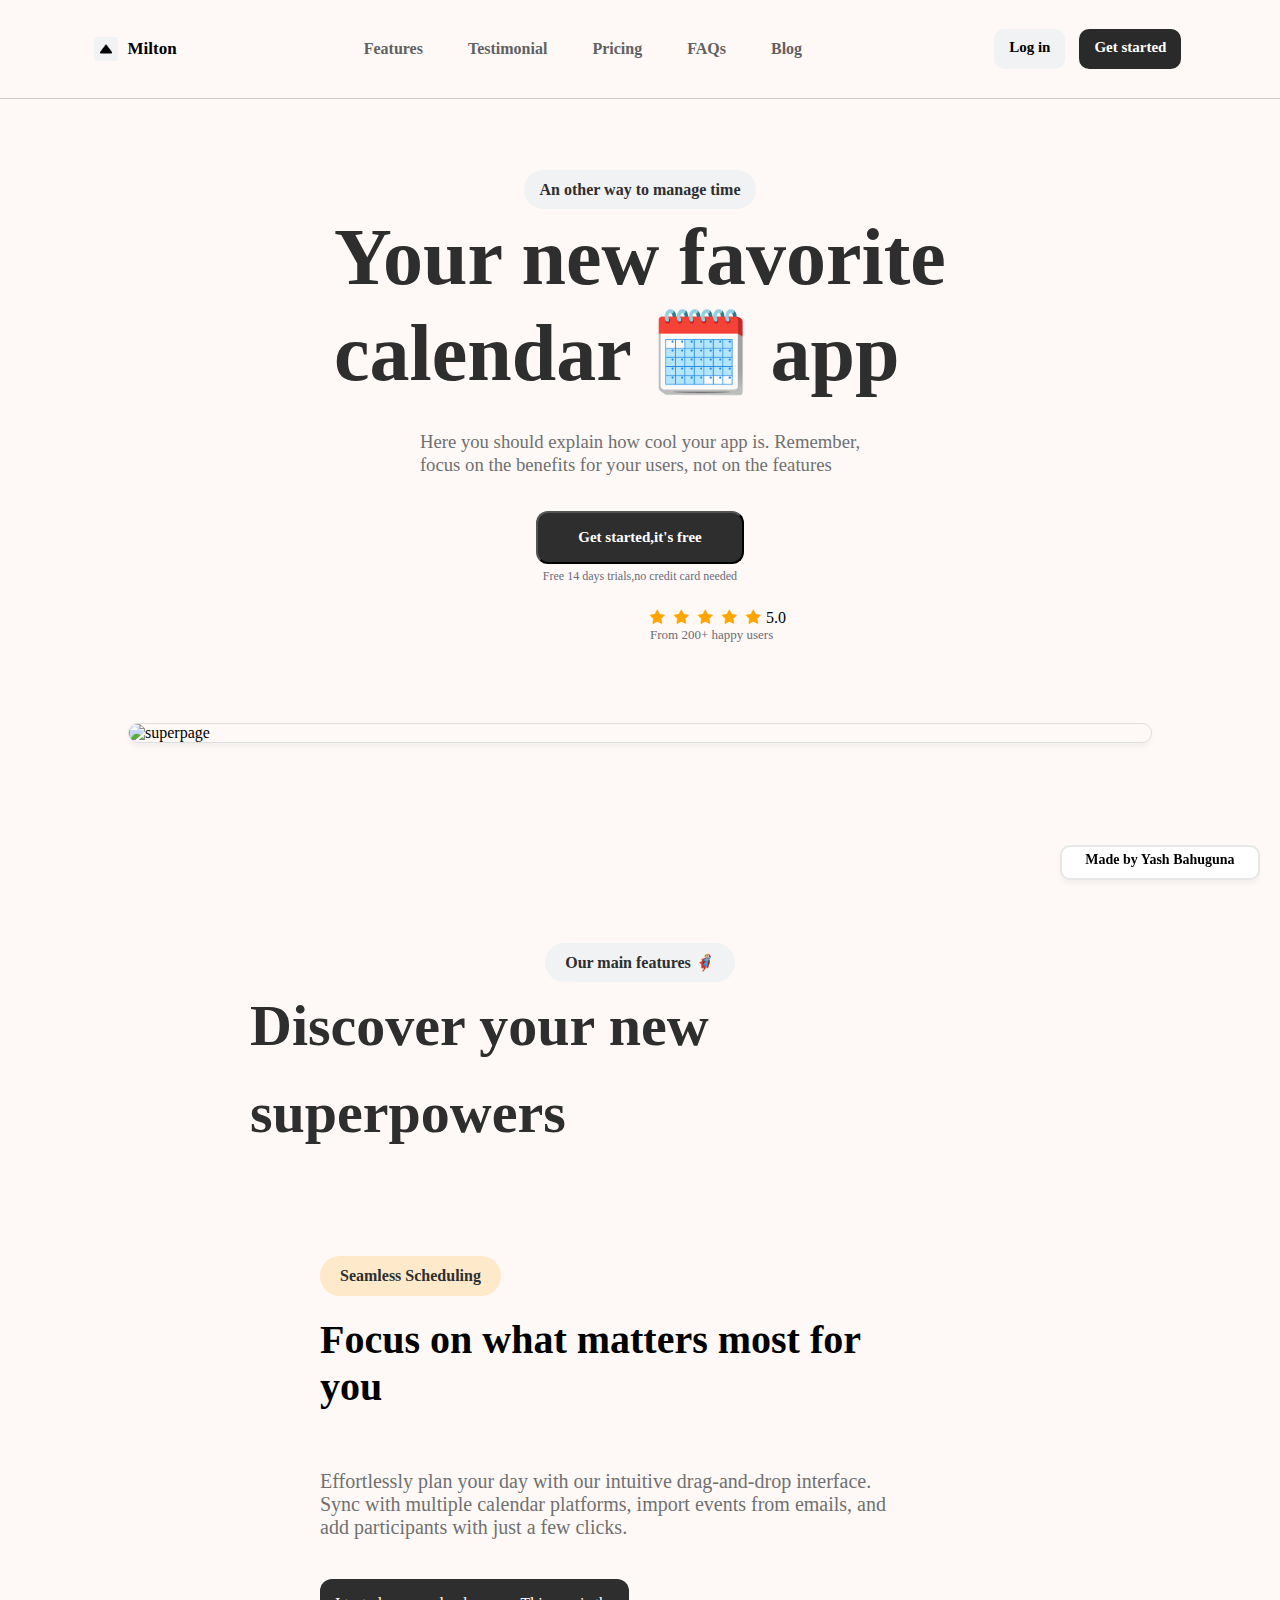
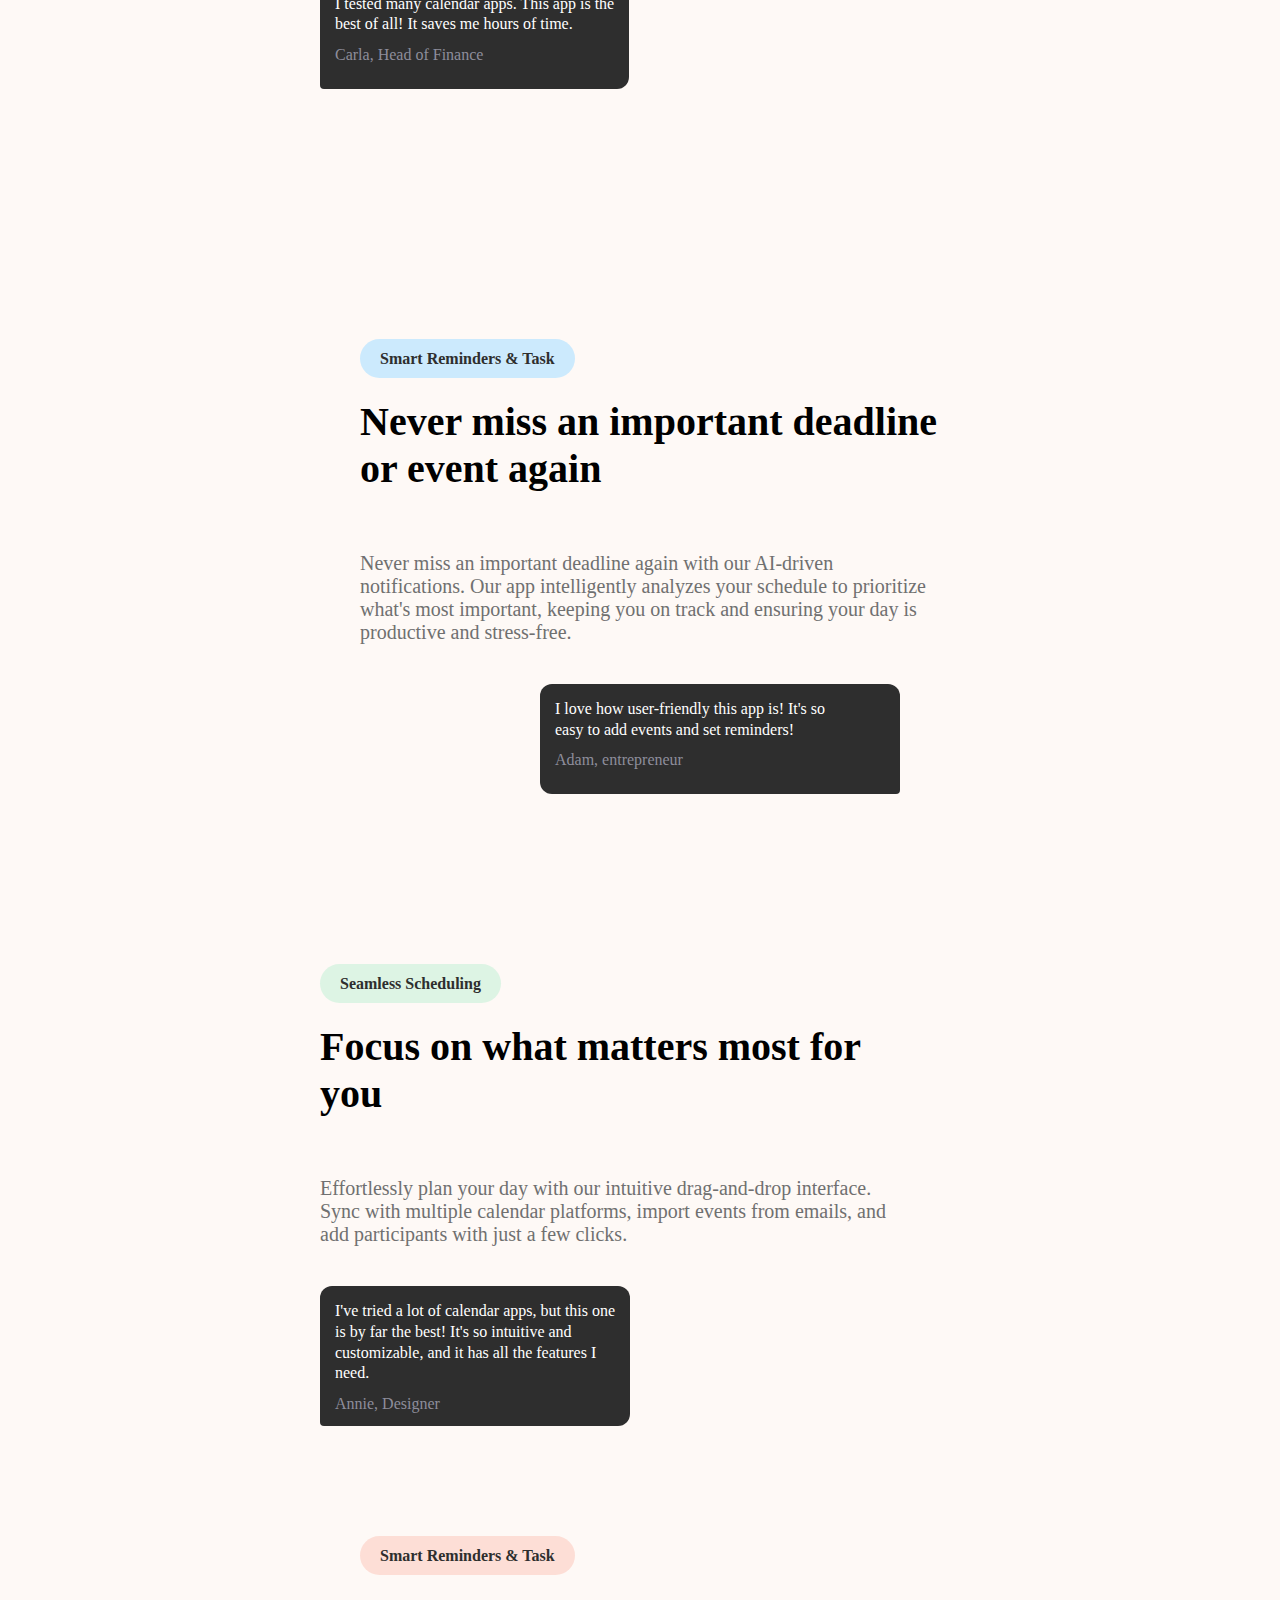
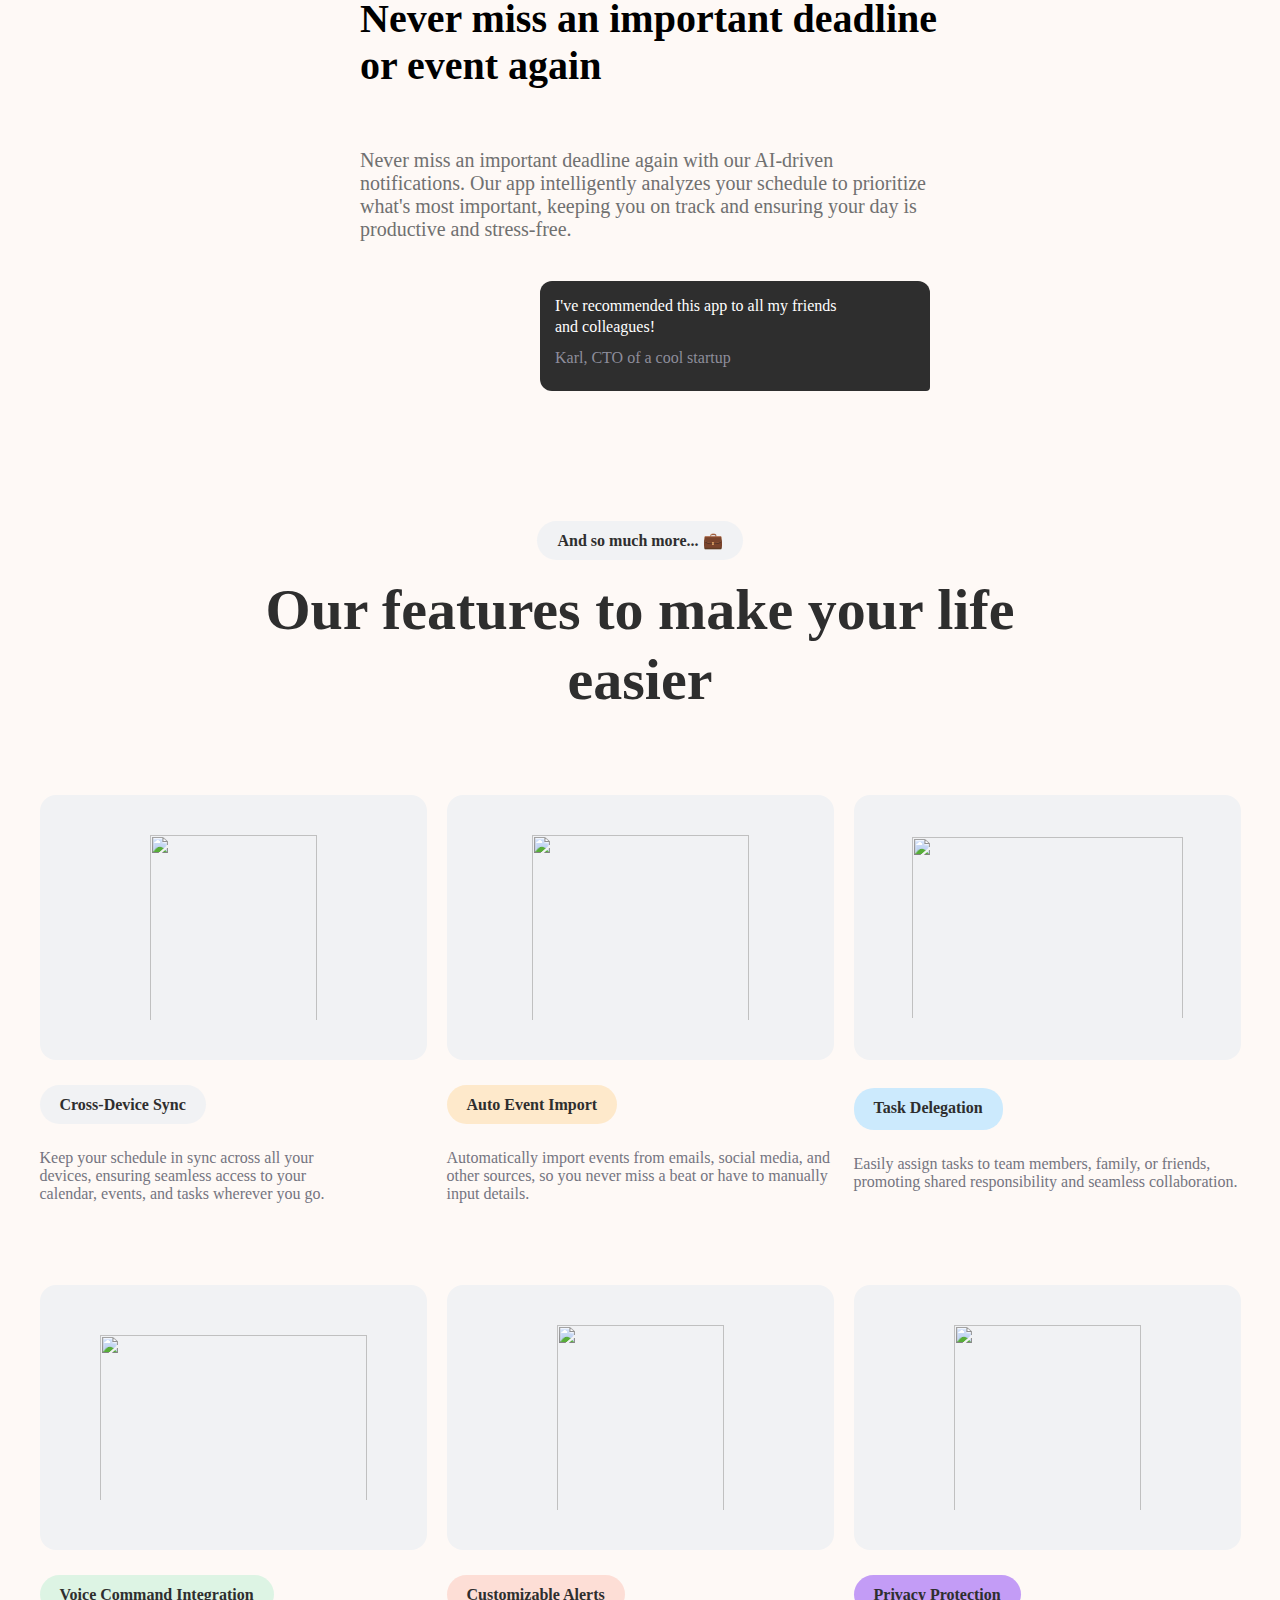
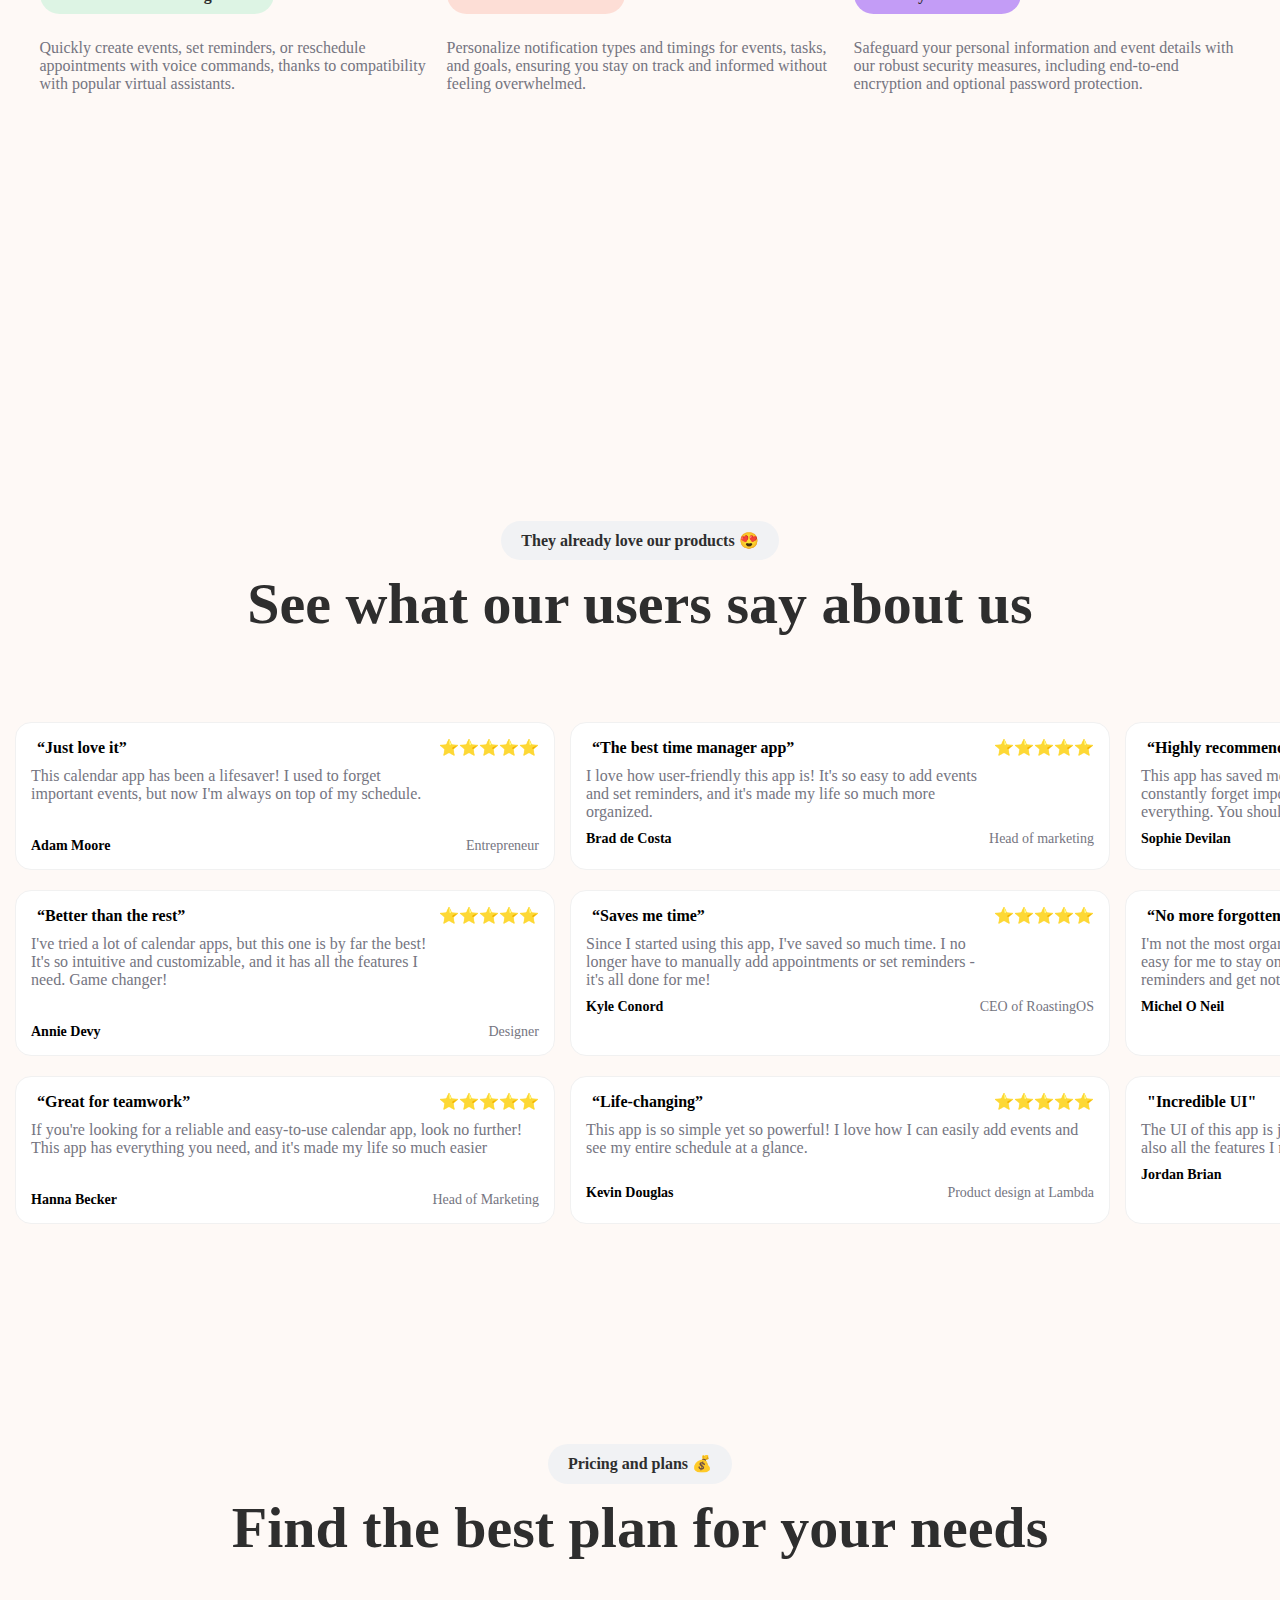
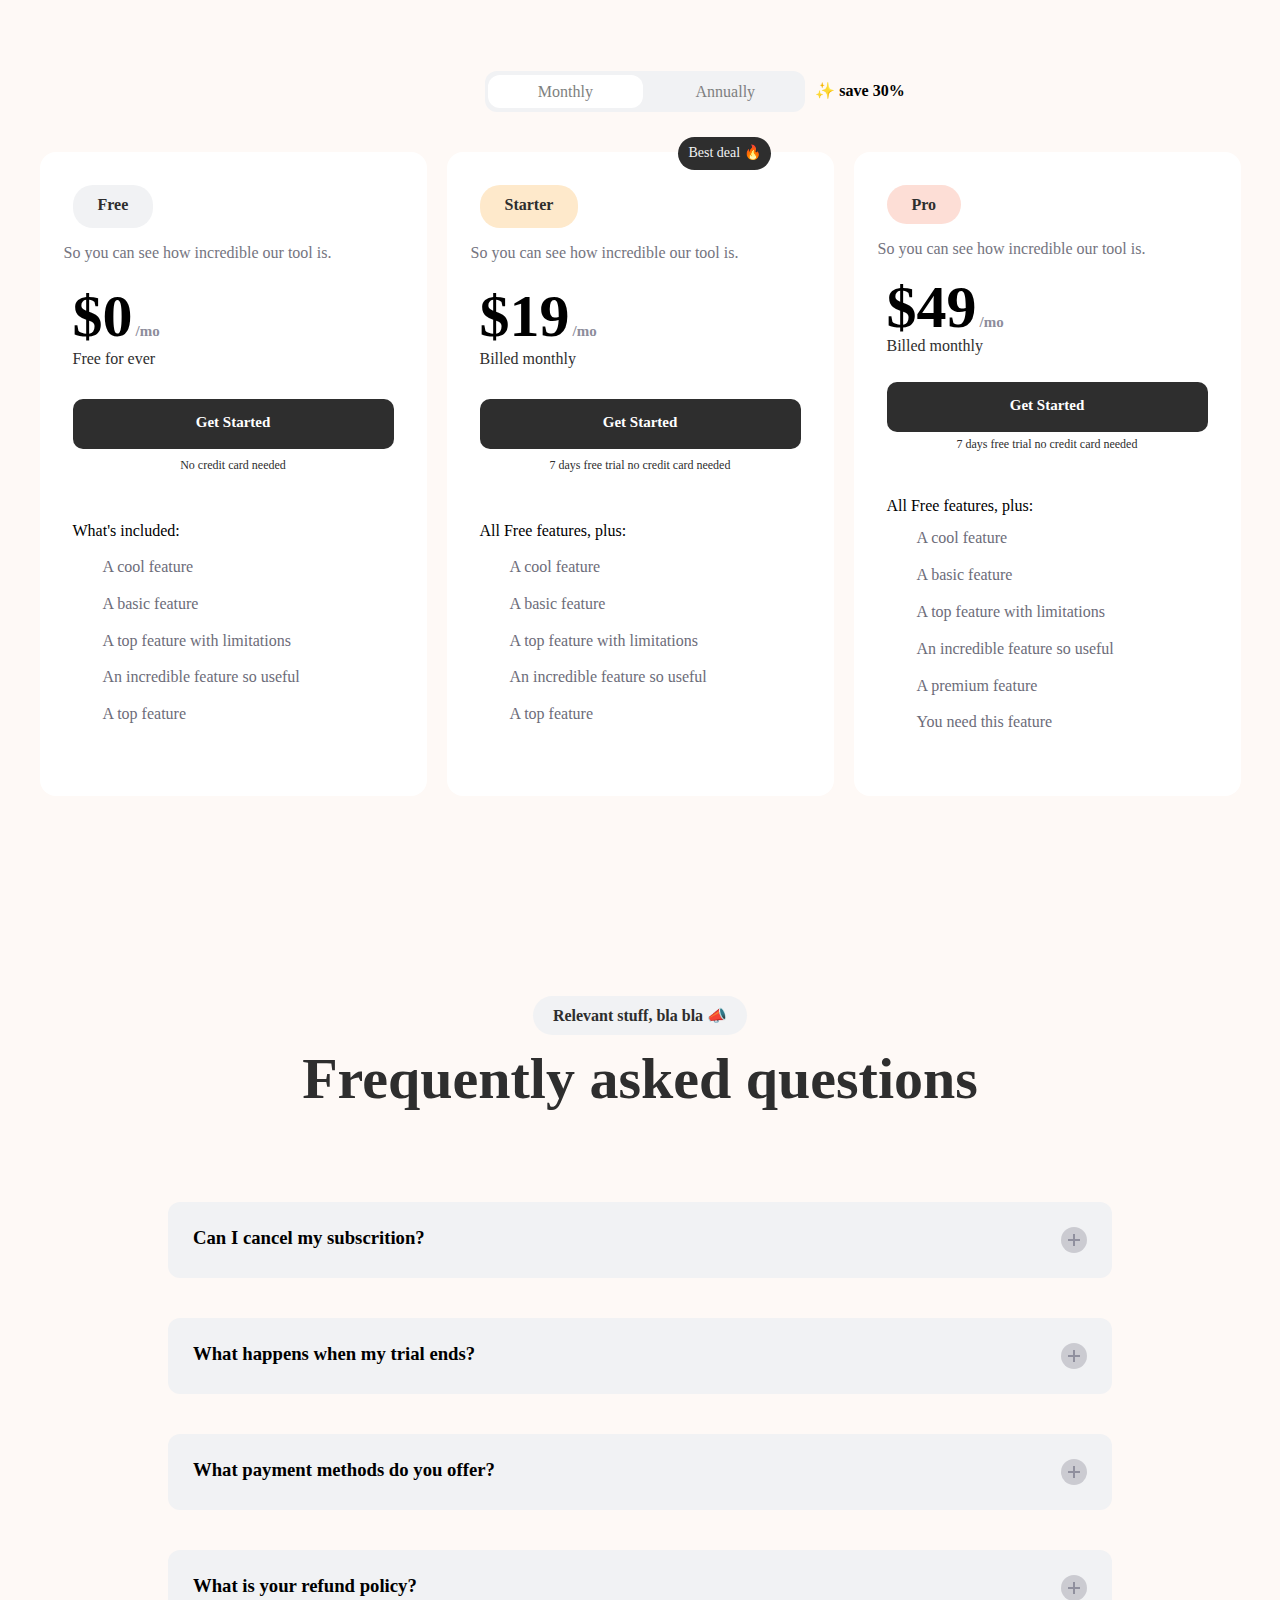
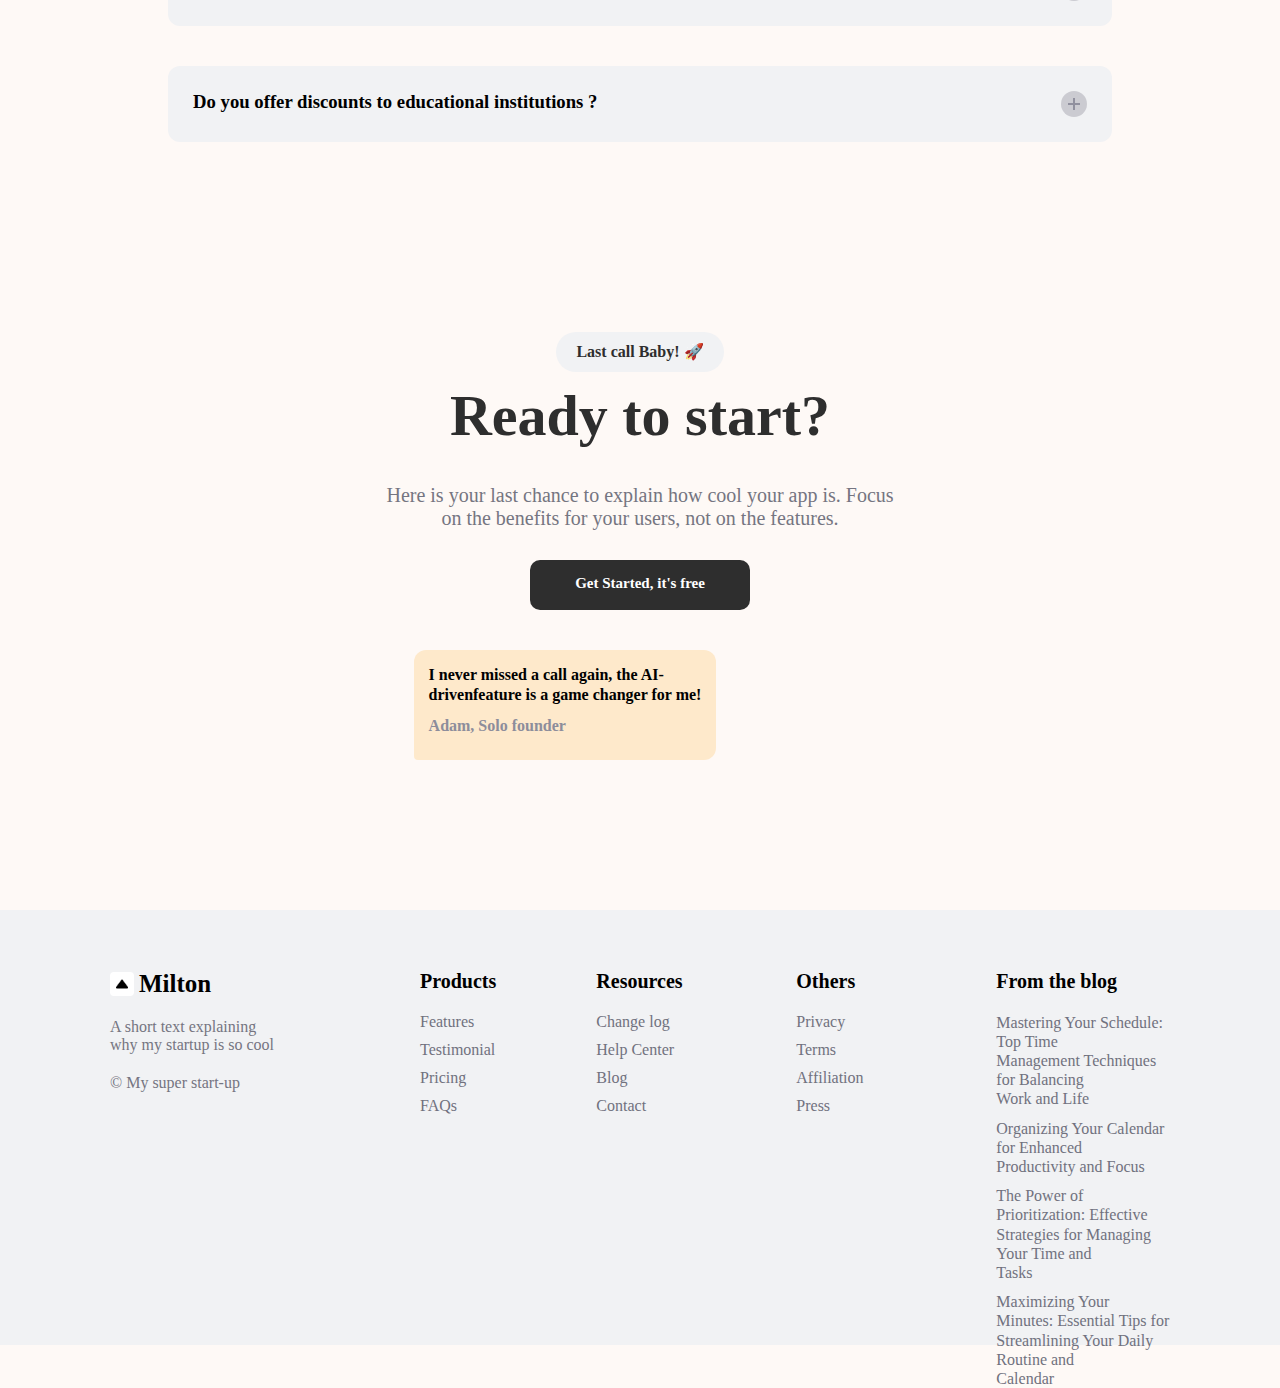
==== commit 1373e70f: "completed" ====
--- a/index.html
+++ b/index.html
@@ -6,9 +6,6 @@
     <meta http-equiv="X-UA-Compatible" content="IE=edge">
     <meta name="viewport" content="width=device-width, initial-scale=1.0">
     <link rel="stylesheet" href="style.css">
-    <link rel="stylesheet" href="https://cdnjs.cloudflare.com/ajax/libs/remixicon/3.6.0/remixicon.css"
-        integrity="sha512-GL7EM8Lf8kU23I3kTio2kRWt8YRDVIQcSZjRVtVRfk05kB/QvkyafuTC94Ev0X6qk7Z0r5s06c1lsP1p/ezDYw=="
-        crossorigin="anonymous" referrerpolicy="no-referrer" />
     <link rel="stylesheet" href="https://cdnjs.cloudflare.com/ajax/libs/font-awesome/4.7.0/css/font-awesome.min.css">
     <title>Assignment</title>
 </head>
@@ -17,14 +14,14 @@
     <div class="parent">
         <header>
             <div class="left">
-                <i class="ri-arrow-up-s-fill"></i>
+                <img src="./logo.png" height="24px" width="24px" alt="">
                 <p>Milton</p>
             </div>
             <div class="middle">
-                <a href="">Features</a>
-                <a href="">Testimonial</a>
-                <a href="">Pricing</a>
-                <a href="">FAQs</a>
+                <a href="#features">Features</a>
+                <a href="#testimonial">Testimonial</a>
+                <a href="#pricing">Pricing</a>
+                <a href="#faq">FAQs</a>
                 <a href="">Blog</a>
             </div>
             <div class="right">
@@ -32,9 +29,8 @@
                 <button class="get">Get started</button>
             </div>
         </header>
-
-        <div class="section1">  
-            <h4>An other way to manage time️</h4>
+        <div class="section1">
+            <h4>An other way to manage time</h4>
             <h1>Your new favorite<br>calendar <span>🗓️</span> app</h1>
             <h3>Here you should explain how cool your app is. Remember,<br>focus on the benefits for your users, not on
                 the features</h3>
@@ -43,16 +39,16 @@
 
             <div class="avatars">
                 <div class="images">
-                    <img src="https://www.shutterstock.com/image-vector/young-smiling-man-avatar-brown-600nw-2261401207.jpg"
-                        alt="" width="40px">
-                    <img src="https://www.shutterstock.com/image-vector/young-smiling-man-avatar-brown-600nw-2261401207.jpg"
-                        alt="" width="40px">
-                    <img src="https://www.shutterstock.com/image-vector/young-smiling-man-avatar-brown-600nw-2261401207.jpg"
-                        alt="" width="40px">
-                    <img src="https://www.shutterstock.com/image-vector/young-smiling-man-avatar-brown-600nw-2261401207.jpg"
-                        alt="" width="40px">
-                    <img src="https://www.shutterstock.com/image-vector/young-smiling-man-avatar-brown-600nw-2261401207.jpg"
-                        alt="" width="40px">
+                    <img id="img1" src="https://framerusercontent.com/images/bl39AdGKIqJR3rmOzhkPvTf65vQ.png" alt=""
+                        width="43px">
+                    <img id="img2" src="https://framerusercontent.com/images/SK28bkE1orcey0vf79oQZPz0yA.png" alt=""
+                        width="43px">
+                    <img id="img3" src="https://framerusercontent.com/images/2fFFaPF5ZAByC4EYJKR5YVw5yw.png" alt=""
+                        width="43px">
+                    <img id="img4" src="https://framerusercontent.com/images/OE9bY7VmHaJNicG3Xf3xtAyeRDo.png" alt=""
+                        width="43px">
+                    <img id="img5" src="https://framerusercontent.com/images/kxNdSiluF7hrK3n2KLRcdCNhTU.png" alt=""
+                        width="43px">
                 </div>
                 <div class="stars">
                     <span class="fa fa-star checked"></span>
@@ -63,12 +59,18 @@
                     <p>From 200+ happy users</p>
                 </div>
             </div>
+            <a href="https://yashbahuguna.netlify.app/" target="_blank" class="name">Made by Yash Bahuguna</a>
+            <!-- <div class="name">
+                <a href=""></a>
+                <button onclick="window.open('https://yashbahuguna.netlify.app/', '_blank');">Yash Bahuguna</button>
+            </div> -->
+            
         </div>
         <div class="section2">
             <img src="https://framerusercontent.com/images/eOkQipcAuByHjPvicAhsR8PzC0.png?scale-down-to=2048"
                 alt="superpage">
         </div>
-        <div class="section3">
+        <div class="section3" id="features">
             <div class="top">
                 <h4>Our main features 🦸🏼</h4>
                 <h1>Discover your new superpowers</h1>
@@ -83,9 +85,9 @@
                     <div class="message">
                         <img src="https://framerusercontent.com/images/Pm9TTOkN341IYtePLdPGmhG0E.png" alt="">
                         <p>I tested many calendar apps. This app is the <br> best of all! It saves me hours of time.
-                            <br> <span>Carla, Head of Finance</span> 
+                            <br> <span>Carla, Head of Finance</span>
                         </p>
-                    </div>    
+                    </div>
                 </div>
 
                 <div class="right">
@@ -102,17 +104,19 @@
                     <img src="https://framerusercontent.com/images/EgCwW6bpD4t2JQoyjgySRkUXc.png?scale-down-to=1024"
                         alt="">
                 </div>
-                
+
                 <div class="left">
                     <h4>Smart Reminders & Task</h4>
                     <h2>Never miss an important deadline or event again</h2>
-                    <p>Never miss an important deadline again with our AI-driven  notifications. Our app intelligently analyzes your schedule to prioritize what's most important, keeping you on track and ensuring your day is productive and stress-free.</p>
+                    <p>Never miss an important deadline again with our AI-driven notifications. Our app intelligently
+                        analyzes your schedule to prioritize what's most important, keeping you on track and ensuring
+                        your day is productive and stress-free.</p>
                     <div class="message">
                         <p>I love how user-friendly this app is! It's so <br> easy to add events and set reminders!
-                            <br> <span>Adam, entrepreneur</span> 
+                            <br> <span>Adam, entrepreneur</span>
                         </p>
                         <img src="https://framerusercontent.com/images/CPGgYEBeFy4gDXe5dDzh1qjQG1w.png" alt="">
-                    </div>    
+                    </div>
                 </div>
 
 
@@ -128,12 +132,13 @@
                         calendar platforms, import events from emails, and add participants with just a few clicks.</p>
                     <div class="message">
                         <img src="https://framerusercontent.com/images/1OwzdZHx9ElDw1ZAavs6WGWBSw.png" alt="">
-                        <p>I've tried a lot of calendar apps, but this one <br> is by far the best! It's so intuitive and
-                            <br> customizable, and it has all the features I 
+                        <p>I've tried a lot of calendar apps, but this one <br> is by far the best! It's so intuitive
+                            and
+                            <br> customizable, and it has all the features I
                             <br> need.
-                            <br> <span>Annie, Designer</span> 
+                            <br> <span>Annie, Designer</span>
                         </p>
-                    </div>    
+                    </div>
                 </div>
 
                 <div class="right">
@@ -149,17 +154,19 @@
                     <img src="https://framerusercontent.com/images/ow5cq9Ercs5KlWFqhMUsdUkCl8.png?scale-down-to=1024"
                         alt="">
                 </div>
-                
+
                 <div class="left">
                     <h4>Smart Reminders & Task</h4>
                     <h2>Never miss an important deadline or event again</h2>
-                    <p>Never miss an important deadline again with our AI-driven notifications. Our app intelligently analyzes your schedule to prioritize what's most important, keeping you on track and ensuring your day is productive and stress-free.</p>
+                    <p>Never miss an important deadline again with our AI-driven notifications. Our app intelligently
+                        analyzes your schedule to prioritize what's most important, keeping you on track and ensuring
+                        your day is productive and stress-free.</p>
                     <div class="message">
-                        <p>I've recommended this app to all my friends <br> and colleagues! 
-                            <br> <span>Karl, CTO of a cool startup</span> 
+                        <p>I've recommended this app to all my friends <br> and colleagues!
+                            <br> <span>Karl, CTO of a cool startup</span>
                         </p>
                         <img src="https://framerusercontent.com/images/lKaaStgbmdIe8TfrIkFlKzHazV0.png" alt="">
-                    </div>    
+                    </div>
                 </div>
 
 
@@ -168,43 +175,904 @@
         <div class="section7">
             <div class="top">
                 <h4>And so much more... 💼</h4>
-                <h1 style="text-align: center;" >Our features to make your life <br> easier</h1>
+                <h1 style="text-align: center;">Our features to make your life <br> easier</h1>
             </div>
 
             <div class="bottom-cards">
                 <div class="card">
                     <img src="https://framerusercontent.com/images/psdpn17XuwZ0NdeAgqZ1B9jIs.svg" alt="">
                     <div class="card-head">Cross-Device Sync</div>
-                    <p>Keep your schedule in sync across all your <br> devices, ensuring seamless access to your <br> calendar, events, and tasks wherever you go.</p>
+                    <p>Keep your schedule in sync across all your <br> devices, ensuring seamless access to your <br>
+                        calendar, events, and tasks wherever you go.</p>
                 </div>
                 <div class="card">
                     <img id="ci2" src="https://framerusercontent.com/images/9zLLT2PHM1pdm0cmjDvqVV6u4.svg" alt="">
-                    <div class="card-head" id="ch2" >Auto Event Import</div>
-                    <p>Automatically import events from emails, social media, and other sources, so you never miss a beat or have to manually input details.</p>
+                    <div class="card-head" id="ch2">Auto Event Import</div>
+                    <p>Automatically import events from emails, social media, and other sources, so you never miss a
+                        beat or have to manually input details.</p>
                 </div>
                 <div class="card">
                     <img id="ci3" src="https://framerusercontent.com/images/MnBPtp8lNOwne9QGiLZLBCkZK9k.svg" alt="">
-                    <div class="card-head" id="ch3" >Task Delegation</div>
-                    <p>Easily assign tasks to team members, family, or friends, promoting shared responsibility and seamless collaboration.</p>
+                    <div class="card-head" id="ch3">Task Delegation</div>
+                    <p>Easily assign tasks to team members, family, or friends, promoting shared responsibility and
+                        seamless collaboration.</p>
                 </div>
                 <div class="card">
-                    <img id="ci4" src="https://framerusercontent.com/images/VFrv8s9Ou5YYTsx7jkOfyXmAm2Y.png?scale-down-to=512" alt="">
-                    <div class="card-head" id="ch4" >Voice Command Integration</div>
-                    <p>Quickly create events, set reminders, or reschedule appointments with voice commands, thanks to compatibility with popular virtual assistants.</p>
+                    <img id="ci4"
+                        src="https://framerusercontent.com/images/VFrv8s9Ou5YYTsx7jkOfyXmAm2Y.png?scale-down-to=512"
+                        alt="">
+                    <div class="card-head" id="ch4">Voice Command Integration</div>
+                    <p>Quickly create events, set reminders, or reschedule appointments with voice commands, thanks to
+                        compatibility with popular virtual assistants.</p>
                 </div>
                 <div class="card">
-                    <img id="ci5" src="https://framerusercontent.com/images/l2ZsBz5u7WqpiyCOQ4jeJmYCYIc.png?scale-down-to=512" alt="">
-                    <div class="card-head" id="ch5" >Customizable Alerts</div>
-                    <p>Personalize notification types and timings for events, tasks, and goals, ensuring you stay on track and informed without feeling overwhelmed.</p>
+                    <img id="ci5"
+                        src="https://framerusercontent.com/images/l2ZsBz5u7WqpiyCOQ4jeJmYCYIc.png?scale-down-to=512"
+                        alt="">
+                    <div class="card-head" id="ch5">Customizable Alerts</div>
+                    <p>Personalize notification types and timings for events, tasks, and goals, ensuring you stay on
+                        track and informed without feeling overwhelmed.</p>
                 </div>
                 <div class="card">
-                    <img id="ci6" src="https://framerusercontent.com/images/RGak3EPkyg9scIKkezsY8Rn7E.png?scale-down-to=512" alt="">
-                    <div class="card-head" id="ch6" >Privacy Protection</div>
-                    <p>Safeguard your personal information and event details with our robust security measures, including end-to-end encryption and optional password protection.</p>
+                    <img id="ci6"
+                        src="https://framerusercontent.com/images/RGak3EPkyg9scIKkezsY8Rn7E.png?scale-down-to=512"
+                        alt="">
+                    <div class="card-head" id="ch6">Privacy Protection</div>
+                    <p>Safeguard your personal information and event details with our robust security measures,
+                        including end-to-end encryption and optional password protection.</p>
                 </div>
             </div>
         </div>
+        <div class="section8" id="testimonial">
+            <div class="top">
+                <h4>They already love our products 😍</h4>
+                <h1 style="text-align: center;">See what our users say about us</h1>
+            </div>
+
+            <div class="slide-track">
+                <div class="slide">
+                    <div class="slide-head">
+                        <div class="sh-left">
+                            <img src="https://framerusercontent.com/images/2fFFaPF5ZAByC4EYJKR5YVw5yw.png" alt="">
+                            <h4>“Just love it”</h4>
+                        </div>
+                        <div class="stars">⭐⭐⭐⭐⭐</div>
+                    </div>
+                    <div class="slide-body" style="margin-bottom:25px;">
+                        <p>This calendar app has been a lifesaver! I used to forget <br>important events, but now I'm
+                            always on top of my schedule.</p>
+                    </div>
+                    <div class="slide-foot">
+                        <h4>Adam Moore</h4>
+                        <p>Entrepreneur</p>
+                    </div>
+                </div>
+                <div class="slide">
+                    <div class="slide-head">
+                        <div class="sh-left">
+                            <img src="https://framerusercontent.com/images/bl39AdGKIqJR3rmOzhkPvTf65vQ.png" alt="">
+                            <h4>“The best time manager app”</h4>
+                        </div>
+                        <div class="stars">⭐⭐⭐⭐⭐</div>
+                    </div>
+                    <div class="slide-body">
+                        <p>I love how user-friendly this app is! It's so easy to add events <br>and set reminders, and
+                            it's made my life so much more <br>organized.</p>
+                    </div>
+                    <div class="slide-foot">
+                        <h4>Brad de Costa</h4>
+                        <p>Head of marketing</p>
+                    </div>
+                </div>
+                <div class="slide">
+                    <div class="slide-head">
+                        <div class="sh-left">
+                            <img src="https://framerusercontent.com/images/OE9bY7VmHaJNicG3Xf3xtAyeRDo.png" alt="">
+                            <h4>“Highly recommend”</h4>
+                        </div>
+                        <div class="stars">⭐⭐⭐⭐⭐</div>
+                    </div>
+                    <div class="slide-body">
+                        <p>This app has saved me so much time and stress! I used to <br>constantly forget important
+                            dates, but now I can stay on top of <br>everything. You should test it!</p>
+                    </div>
+                    <div class="slide-foot">
+                        <h4>Sophie Devilan</h4>
+                        <p>Entrepreneur</p>
+                    </div>
+                </div>
+                <div class="slide">
+                    <div class="slide-head">
+                        <div class="sh-left">
+                            <img src="https://framerusercontent.com/images/2fFFaPF5ZAByC4EYJKR5YVw5yw.png" alt="">
+                            <h4>“Just love it”</h4>
+                        </div>
+                        <div class="stars">⭐⭐⭐⭐⭐</div>
+                    </div>
+                    <div class="slide-body" style="margin-bottom:25px;">
+                        <p>This calendar app has been a lifesaver! I used to forget <br>important events, but now I'm
+                            always on top of my schedule.</p>
+                    </div>
+                    <div class="slide-foot">
+                        <h4>Adam Moore</h4>
+                        <p>Entrepreneur</p>
+                    </div>
+                </div>
+                <div class="slide">
+                    <div class="slide-head">
+                        <div class="sh-left">
+                            <img src="https://framerusercontent.com/images/bl39AdGKIqJR3rmOzhkPvTf65vQ.png" alt="">
+                            <h4>“The best time manager app”</h4>
+                        </div>
+                        <div class="stars">⭐⭐⭐⭐⭐</div>
+                    </div>
+                    <div class="slide-body">
+                        <p>I love how user-friendly this app is! It's so easy to add events <br>and set reminders, and
+                            it's made my life so much more <br>organized.</p>
+                    </div>
+                    <div class="slide-foot">
+                        <h4>Brad de Costa</h4>
+                        <p>Head of marketing</p>
+                    </div>
+                </div>
+                <div class="slide">
+                    <div class="slide-head">
+                        <div class="sh-left">
+                            <img src="https://framerusercontent.com/images/OE9bY7VmHaJNicG3Xf3xtAyeRDo.png" alt="">
+                            <h4>“Highly recommend”</h4>
+                        </div>
+                        <div class="stars">⭐⭐⭐⭐⭐</div>
+                    </div>
+                    <div class="slide-body">
+                        <p>This app has saved me so much time and stress! I used to <br>constantly forget important
+                            dates, but now I can stay on top of <br>everything. You should test it!</p>
+                    </div>
+                    <div class="slide-foot">
+                        <h4>Sophie Devilan</h4>
+                        <p>Entrepreneur</p>
+                    </div>
+                </div>
+                <div class="slide">
+                    <div class="slide-head">
+                        <div class="sh-left">
+                            <img src="https://framerusercontent.com/images/2fFFaPF5ZAByC4EYJKR5YVw5yw.png" alt="">
+                            <h4>“Just love it”</h4>
+                        </div>
+                        <div class="stars">⭐⭐⭐⭐⭐</div>
+                    </div>
+                    <div class="slide-body" style="margin-bottom:25px;">
+                        <p>This calendar app has been a lifesaver! I used to forget <br>important events, but now I'm
+                            always on top of my schedule.</p>
+                    </div>
+                    <div class="slide-foot">
+                        <h4>Adam Moore</h4>
+                        <p>Entrepreneur</p>
+                    </div>
+                </div>
+                <div class="slide">
+                    <div class="slide-head">
+                        <div class="sh-left">
+                            <img src="https://framerusercontent.com/images/bl39AdGKIqJR3rmOzhkPvTf65vQ.png" alt="">
+                            <h4>“The best time manager app”</h4>
+                        </div>
+                        <div class="stars">⭐⭐⭐⭐⭐</div>
+                    </div>
+                    <div class="slide-body">
+                        <p>I love how user-friendly this app is! It's so easy to add events <br>and set reminders, and
+                            it's made my life so much more <br>organized.</p>
+                    </div>
+                    <div class="slide-foot">
+                        <h4>Brad de Costa</h4>
+                        <p>Head of marketing</p>
+                    </div>
+                </div>
+                <div class="slide">
+                    <div class="slide-head">
+                        <div class="sh-left">
+                            <img src="https://framerusercontent.com/images/OE9bY7VmHaJNicG3Xf3xtAyeRDo.png" alt="">
+                            <h4>“Highly recommend”</h4>
+                        </div>
+                        <div class="stars">⭐⭐⭐⭐⭐</div>
+                    </div>
+                    <div class="slide-body">
+                        <p>This app has saved me so much time and stress! I used to <br>constantly forget important
+                            dates, but now I can stay on top of <br>everything. You should test it!</p>
+                    </div>
+                    <div class="slide-foot">
+                        <h4>Sophie Devilan</h4>
+                        <p>Entrepreneur</p>
+                    </div>
+                </div>
+                <div class="slide">
+                    <div class="slide-head">
+                        <div class="sh-left">
+                            <img src="https://framerusercontent.com/images/2fFFaPF5ZAByC4EYJKR5YVw5yw.png" alt="">
+                            <h4>“Just love it”</h4>
+                        </div>
+                        <div class="stars">⭐⭐⭐⭐⭐</div>
+                    </div>
+                    <div class="slide-body" style="margin-bottom:25px;">
+                        <p>This calendar app has been a lifesaver! I used to forget <br>important events, but now I'm
+                            always on top of my schedule.</p>
+                    </div>
+                    <div class="slide-foot">
+                        <h4>Adam Moore</h4>
+                        <p>Entrepreneur</p>
+                    </div>
+                </div>
+                <div class="slide">
+                    <div class="slide-head">
+                        <div class="sh-left">
+                            <img src="https://framerusercontent.com/images/bl39AdGKIqJR3rmOzhkPvTf65vQ.png" alt="">
+                            <h4>“The best time manager app”</h4>
+                        </div>
+                        <div class="stars">⭐⭐⭐⭐⭐</div>
+                    </div>
+                    <div class="slide-body">
+                        <p>I love how user-friendly this app is! It's so easy to add events <br>and set reminders, and
+                            it's made my life so much more <br>organized.</p>
+                    </div>
+                    <div class="slide-foot">
+                        <h4>Brad de Costa</h4>
+                        <p>Head of marketing</p>
+                    </div>
+                </div>
+                <div class="slide">
+                    <div class="slide-head">
+                        <div class="sh-left">
+                            <img src="https://framerusercontent.com/images/OE9bY7VmHaJNicG3Xf3xtAyeRDo.png" alt="">
+                            <h4>“Highly recommend”</h4>
+                        </div>
+                        <div class="stars">⭐⭐⭐⭐⭐</div>
+                    </div>
+                    <div class="slide-body">
+                        <p>This app has saved me so much time and stress! I used to <br>constantly forget important
+                            dates, but now I can stay on top of <br>everything. You should test it!</p>
+                    </div>
+                    <div class="slide-foot">
+                        <h4>Sophie Devilan</h4>
+                        <p>Entrepreneur</p>
+                    </div>
+                </div>
+            </div>
+            <div class="slide-track" id="track2">
+                <div class="slide">
+                    <div class="slide-head">
+                        <div class="sh-left">
+                            <img src="https://framerusercontent.com/images/kxNdSiluF7hrK3n2KLRcdCNhTU.png" alt="">
+                            <h4>“Better than the rest”</h4>
+                        </div>
+                        <div class="stars">⭐⭐⭐⭐⭐</div>
+                    </div>
+                    <div class="slide-body" style="margin-bottom:25px;">
+                        <p>I've tried a lot of calendar apps, but this one is by far the best! <br>It's so intuitive and
+                            customizable, and it has all the features I <br>need. Game changer!</p>
+                    </div>
+                    <div class="slide-foot">
+                        <h4>Annie Devy</h4>
+                        <p>Designer</p>
+                    </div>
+                </div>
+                <div class="slide">
+                    <div class="slide-head">
+                        <div class="sh-left">
+                            <img src="https://framerusercontent.com/images/SK28bkE1orcey0vf79oQZPz0yA.png" alt="">
+                            <h4>“Saves me time”</h4>
+                        </div>
+                        <div class="stars">⭐⭐⭐⭐⭐</div>
+                    </div>
+                    <div class="slide-body">
+                        <p>Since I started using this app, I've saved so much time. I no <br>longer have to manually add
+                            appointments or set reminders - <br>it's all done for me!</p>
+                    </div>
+                    <div class="slide-foot">
+                        <h4>Kyle Conord </h4>
+                        <p>CEO of RoastingOS</p>
+                    </div>
+                </div>
+                <div class="slide">
+                    <div class="slide-head">
+                        <div class="sh-left">
+                            <img src="https://framerusercontent.com/images/6uYgdEC1jGe6urbMtA9d0dgg.png" alt="">
+                            <h4>“No more forgotten appointments”</h4>
+                        </div>
+                        <div class="stars">⭐⭐⭐⭐⭐</div>
+                    </div>
+                    <div class="slide-body">
+                        <p>I'm not the most organized person, but this app has made it so <br>easy for me to stay on top
+                            of things! I love how I can set <br>reminders and get notifications, and it's really helped
+                            me.</p>
+                    </div>
+                    <div class="slide-foot">
+                        <h4>Michel O Neil</h4>
+                        <p>Head of sales</p>
+                    </div>
+                </div>
+                <div class="slide">
+                    <div class="slide-head">
+                        <div class="sh-left">
+                            <img src="https://framerusercontent.com/images/kxNdSiluF7hrK3n2KLRcdCNhTU.png" alt="">
+                            <h4>“Better than the rest”</h4>
+                        </div>
+                        <div class="stars">⭐⭐⭐⭐⭐</div>
+                    </div>
+                    <div class="slide-body" style="margin-bottom:25px;">
+                        <p>I've tried a lot of calendar apps, but this one is by far the best! <br>It's so intuitive and
+                            customizable, and it has all the features I <br>need. Game changer!</p>
+                    </div>
+                    <div class="slide-foot">
+                        <h4>Annie Devy</h4>
+                        <p>Designer</p>
+                    </div>
+                </div>
+                <div class="slide">
+                    <div class="slide-head">
+                        <div class="sh-left">
+                            <img src="https://framerusercontent.com/images/SK28bkE1orcey0vf79oQZPz0yA.png" alt="">
+                            <h4>“Saves me time”</h4>
+                        </div>
+                        <div class="stars">⭐⭐⭐⭐⭐</div>
+                    </div>
+                    <div class="slide-body">
+                        <p>Since I started using this app, I've saved so much time. I no <br>longer have to manually add
+                            appointments or set reminders - <br>it's all done for me!</p>
+                    </div>
+                    <div class="slide-foot">
+                        <h4>Kyle Conord </h4>
+                        <p>CEO of RoastingOS</p>
+                    </div>
+                </div>
+                <div class="slide">
+                    <div class="slide-head">
+                        <div class="sh-left">
+                            <img src="https://framerusercontent.com/images/6uYgdEC1jGe6urbMtA9d0dgg.png" alt="">
+                            <h4>“No more forgotten appointments”</h4>
+                        </div>
+                        <div class="stars">⭐⭐⭐⭐⭐</div>
+                    </div>
+                    <div class="slide-body">
+                        <p>I'm not the most organized person, but this app has made it so <br>easy for me to stay on top
+                            of things! I love how I can set <br>reminders and get notifications, and it's really helped
+                            me.</p>
+                    </div>
+                    <div class="slide-foot">
+                        <h4>Michel O Neil</h4>
+                        <p>Head of sales</p>
+                    </div>
+                </div>
+                <div class="slide">
+                    <div class="slide-head">
+                        <div class="sh-left">
+                            <img src="https://framerusercontent.com/images/kxNdSiluF7hrK3n2KLRcdCNhTU.png" alt="">
+                            <h4>“Better than the rest”</h4>
+                        </div>
+                        <div class="stars">⭐⭐⭐⭐⭐</div>
+                    </div>
+                    <div class="slide-body" style="margin-bottom:25px;">
+                        <p>I've tried a lot of calendar apps, but this one is by far the best! <br>It's so intuitive and
+                            customizable, and it has all the features I <br>need. Game changer!</p>
+                    </div>
+                    <div class="slide-foot">
+                        <h4>Annie Devy</h4>
+                        <p>Designer</p>
+                    </div>
+                </div>
+                <div class="slide">
+                    <div class="slide-head">
+                        <div class="sh-left">
+                            <img src="https://framerusercontent.com/images/SK28bkE1orcey0vf79oQZPz0yA.png" alt="">
+                            <h4>“Saves me time”</h4>
+                        </div>
+                        <div class="stars">⭐⭐⭐⭐⭐</div>
+                    </div>
+                    <div class="slide-body">
+                        <p>Since I started using this app, I've saved so much time. I no <br>longer have to manually add
+                            appointments or set reminders - <br>it's all done for me!</p>
+                    </div>
+                    <div class="slide-foot">
+                        <h4>Kyle Conord </h4>
+                        <p>CEO of RoastingOS</p>
+                    </div>
+                </div>
+                <div class="slide">
+                    <div class="slide-head">
+                        <div class="sh-left">
+                            <img src="https://framerusercontent.com/images/6uYgdEC1jGe6urbMtA9d0dgg.png" alt="">
+                            <h4>“No more forgotten appointments”</h4>
+                        </div>
+                        <div class="stars">⭐⭐⭐⭐⭐</div>
+                    </div>
+                    <div class="slide-body">
+                        <p>I'm not the most organized person, but this app has made it so <br>easy for me to stay on top
+                            of things! I love how I can set <br>reminders and get notifications, and it's really helped
+                            me.</p>
+                    </div>
+                    <div class="slide-foot">
+                        <h4>Michel O Neil</h4>
+                        <p>Head of sales</p>
+                    </div>
+                </div>
+                <div class="slide">
+                    <div class="slide-head">
+                        <div class="sh-left">
+                            <img src="https://framerusercontent.com/images/kxNdSiluF7hrK3n2KLRcdCNhTU.png" alt="">
+                            <h4>“Better than the rest”</h4>
+                        </div>
+                        <div class="stars">⭐⭐⭐⭐⭐</div>
+                    </div>
+                    <div class="slide-body" style="margin-bottom:25px;">
+                        <p>I've tried a lot of calendar apps, but this one is by far the best! <br>It's so intuitive and
+                            customizable, and it has all the features I <br>need. Game changer!</p>
+                    </div>
+                    <div class="slide-foot">
+                        <h4>Annie Devy</h4>
+                        <p>Designer</p>
+                    </div>
+                </div>
+                <div class="slide">
+                    <div class="slide-head">
+                        <div class="sh-left">
+                            <img src="https://framerusercontent.com/images/SK28bkE1orcey0vf79oQZPz0yA.png" alt="">
+                            <h4>“Saves me time”</h4>
+                        </div>
+                        <div class="stars">⭐⭐⭐⭐⭐</div>
+                    </div>
+                    <div class="slide-body">
+                        <p>Since I started using this app, I've saved so much time. I no <br>longer have to manually add
+                            appointments or set reminders - <br>it's all done for me!</p>
+                    </div>
+                    <div class="slide-foot">
+                        <h4>Kyle Conord </h4>
+                        <p>CEO of RoastingOS</p>
+                    </div>
+                </div>
+                <div class="slide">
+                    <div class="slide-head">
+                        <div class="sh-left">
+                            <img src="https://framerusercontent.com/images/6uYgdEC1jGe6urbMtA9d0dgg.png" alt="">
+                            <h4>“No more forgotten appointments”</h4>
+                        </div>
+                        <div class="stars">⭐⭐⭐⭐⭐</div>
+                    </div>
+                    <div class="slide-body">
+                        <p>I'm not the most organized person, but this app has made it so <br>easy for me to stay on top
+                            of things! I love how I can set <br>reminders and get notifications, and it's really helped
+                            me.</p>
+                    </div>
+                    <div class="slide-foot">
+                        <h4>Michel O Neil</h4>
+                        <p>Head of sales</p>
+                    </div>
+                </div>
+            </div>
+            <div class="slide-track" id="track3">
+                <div class="slide">
+                    <div class="slide-head">
+                        <div class="sh-left">
+                            <img src="https://framerusercontent.com/images/zZvfJYc3fJqnLKF0fdBBk1r0Q.png" alt="">
+                            <h4>“Great for teamwork”</h4>
+                        </div>
+                        <div class="stars">⭐⭐⭐⭐⭐</div>
+                    </div>
+                    <div class="slide-body" style="margin-bottom:25px;">
+                        <p>If you're looking for a reliable and easy-to-use calendar app, look no further! This app has
+                            everything you need, and it's made my life so much easier</p>
+                    </div>
+                    <div class="slide-foot">
+                        <h4>Hanna Becker</h4>
+                        <p>Head of Marketing</p>
+                    </div>
+                </div>
+                <div class="slide">
+                    <div class="slide-head">
+                        <div class="sh-left">
+                            <img src="https://framerusercontent.com/images/cTol5VG6I9GfjzD7F78NMNG5kWo.png" alt="">
+                            <h4>“Life-changing”</h4>
+                        </div>
+                        <div class="stars">⭐⭐⭐⭐⭐</div>
+                    </div>
+                    <div class="slide-body">
+                        <p>This app is so simple yet so powerful! I love how I can easily add events and see my entire
+                            schedule at a glance.</p><br>
+                    </div>
+                    <div class="slide-foot">
+                        <h4>Kevin Douglas</h4>
+                        <p>Product design at Lambda</p>
+                    </div>
+                </div>
+                <div class="slide">
+                    <div class="slide-head">
+                        <div class="sh-left">
+                            <img src="https://framerusercontent.com/images/Kg5LB2O8KkYlQ1azwquQKxtHnrM.png" alt="">
+                            <h4>"Incredible UI"</h4>
+                        </div>
+                        <div class="stars">⭐⭐⭐⭐⭐</div>
+                    </div>
+                    <div class="slide-body">
+                        <p>The UI of this app is just awesome, so fluid and well designed. The app has also all the
+                            features I need for my daily work. Just try it, you will fall in love!</p>
+                    </div>
+                    <div class="slide-foot">
+                        <h4>Jordan Brian</h4>
+                        <p>Marketing Freelance</p>
+                    </div>
+                </div>
+                <div class="slide">
+                    <div class="slide-head">
+                        <div class="sh-left">
+                            <img src="https://framerusercontent.com/images/zZvfJYc3fJqnLKF0fdBBk1r0Q.png" alt="">
+                            <h4>“Great for teamwork”</h4>
+                        </div>
+                        <div class="stars">⭐⭐⭐⭐⭐</div>
+                    </div>
+                    <div class="slide-body" style="margin-bottom:25px;">
+                        <p>If you're looking for a reliable and easy-to-use calendar app, look no further! This app has
+                            everything you need, and it's made my life so much easier</p>
+                    </div>
+                    <div class="slide-foot">
+                        <h4>Hanna Becker</h4>
+                        <p>Head of Marketing</p>
+                    </div>
+                </div>
+                <div class="slide">
+                    <div class="slide-head">
+                        <div class="sh-left">
+                            <img src="https://framerusercontent.com/images/cTol5VG6I9GfjzD7F78NMNG5kWo.png" alt="">
+                            <h4>“Life-changing”</h4>
+                        </div>
+                        <div class="stars">⭐⭐⭐⭐⭐</div>
+                    </div>
+                    <div class="slide-body">
+                        <p>This app is so simple yet so powerful! I love how I can easily add events and see my entire
+                            schedule at a glance.</p><br>
+                    </div>
+                    <div class="slide-foot">
+                        <h4>Kevin Douglas</h4>
+                        <p>Product design at Lambda</p>
+                    </div>
+                </div>
+                <div class="slide">
+                    <div class="slide-head">
+                        <div class="sh-left">
+                            <img src="https://framerusercontent.com/images/Kg5LB2O8KkYlQ1azwquQKxtHnrM.png" alt="">
+                            <h4>"Incredible UI"</h4>
+                        </div>
+                        <div class="stars">⭐⭐⭐⭐⭐</div>
+                    </div>
+                    <div class="slide-body">
+                        <p>The UI of this app is just awesome, so fluid and well designed. The app has also all the
+                            features I need for my daily work. Just try it, you will fall in love!</p>
+                    </div>
+                    <div class="slide-foot">
+                        <h4>Jordan Brian</h4>
+                        <p>Marketing Freelance</p>
+                    </div>
+                </div>
+                <div class="slide">
+                    <div class="slide-head">
+                        <div class="sh-left">
+                            <img src="https://framerusercontent.com/images/zZvfJYc3fJqnLKF0fdBBk1r0Q.png" alt="">
+                            <h4>“Great for teamwork”</h4>
+                        </div>
+                        <div class="stars">⭐⭐⭐⭐⭐</div>
+                    </div>
+                    <div class="slide-body" style="margin-bottom:25px;">
+                        <p>If you're looking for a reliable and easy-to-use calendar app, look no further! This app has
+                            everything you need, and it's made my life so much easier</p>
+                    </div>
+                    <div class="slide-foot">
+                        <h4>Hanna Becker</h4>
+                        <p>Head of Marketing</p>
+                    </div>
+                </div>
+                <div class="slide">
+                    <div class="slide-head">
+                        <div class="sh-left">
+                            <img src="https://framerusercontent.com/images/cTol5VG6I9GfjzD7F78NMNG5kWo.png" alt="">
+                            <h4>“Life-changing”</h4>
+                        </div>
+                        <div class="stars">⭐⭐⭐⭐⭐</div>
+                    </div>
+                    <div class="slide-body">
+                        <p>This app is so simple yet so powerful! I love how I can easily add events and see my entire
+                            schedule at a glance.</p><br>
+                    </div>
+                    <div class="slide-foot">
+                        <h4>Kevin Douglas</h4>
+                        <p>Product design at Lambda</p>
+                    </div>
+                </div>
+                <div class="slide">
+                    <div class="slide-head">
+                        <div class="sh-left">
+                            <img src="https://framerusercontent.com/images/Kg5LB2O8KkYlQ1azwquQKxtHnrM.png" alt="">
+                            <h4>"Incredible UI"</h4>
+                        </div>
+                        <div class="stars">⭐⭐⭐⭐⭐</div>
+                    </div>
+                    <div class="slide-body">
+                        <p>The UI of this app is just awesome, so fluid and well designed. The app has also all the
+                            features I need for my daily work. Just try it, you will fall in love!</p>
+                    </div>
+                    <div class="slide-foot">
+                        <h4>Jordan Brian</h4>
+                        <p>Marketing Freelance</p>
+                    </div>
+                </div>
+                <div class="slide">
+                    <div class="slide-head">
+                        <div class="sh-left">
+                            <img src="https://framerusercontent.com/images/zZvfJYc3fJqnLKF0fdBBk1r0Q.png" alt="">
+                            <h4>“Great for teamwork”</h4>
+                        </div>
+                        <div class="stars">⭐⭐⭐⭐⭐</div>
+                    </div>
+                    <div class="slide-body" style="margin-bottom:25px;">
+                        <p>If you're looking for a reliable and easy-to-use calendar app, look no further! This app has
+                            everything you need, and it's made my life so much easier</p>
+                    </div>
+                    <div class="slide-foot">
+                        <h4>Hanna Becker</h4>
+                        <p>Head of Marketing</p>
+                    </div>
+                </div>
+                <div class="slide">
+                    <div class="slide-head">
+                        <div class="sh-left">
+                            <img src="https://framerusercontent.com/images/cTol5VG6I9GfjzD7F78NMNG5kWo.png" alt="">
+                            <h4>“Life-changing”</h4>
+                        </div>
+                        <div class="stars">⭐⭐⭐⭐⭐</div>
+                    </div>
+                    <div class="slide-body">
+                        <p>This app is so simple yet so powerful! I love how I can easily add events and see my entire
+                            schedule at a glance.</p><br>
+                    </div>
+                    <div class="slide-foot">
+                        <h4>Kevin Douglas</h4>
+                        <p>Product design at Lambda</p>
+                    </div>
+                </div>
+                <div class="slide">
+                    <div class="slide-head">
+                        <div class="sh-left">
+                            <img src="https://framerusercontent.com/images/Kg5LB2O8KkYlQ1azwquQKxtHnrM.png" alt="">
+                            <h4>"Incredible UI"</h4>
+                        </div>
+                        <div class="stars">⭐⭐⭐⭐⭐</div>
+                    </div>
+                    <div class="slide-body">
+                        <p>The UI of this app is just awesome, so fluid and well designed. The app has also all the
+                            features I need for my daily work. Just try it, you will fall in love!</p>
+                    </div>
+                    <div class="slide-foot">
+                        <h4>Jordan Brian</h4>
+                        <p>Marketing Freelance</p>
+                    </div>
+                </div>
+
+            </div>
+        </div>
+        <div class="section9" id="pricing">
+            <div class="top">
+                <h4>Pricing and plans 💰</h4>
+                <h1 style="text-align: center;">Find the best plan for your needs</h1>
+            </div>
+            <div class="mid">
+                <div class="switches-container">
+                    <input type="radio" id="switchMonthly" name="switchPlan" value="Monthly" checked="checked" />
+                    <input type="radio" id="switchYearly" name="switchPlan" value="Yearly" />
+                    <label for="switchMonthly">Monthly</label>
+                    <label for="switchYearly">Annually</label>
+                    <div class="switch-wrapper">
+                        <div class="switch">
+                        </div>
+                    </div>
+                </div>
+                <h4>✨ save 30%</h4>
+            </div>
+            <div class="low">
+                <p>Best deal 🔥</p>
+                <div class="card">
+                    <h4 style="background-color: #f1f2f4;">Free</h4>
+                    <p class="first-para">So you can see how incredible our tool is. </p>
+                    <h1>$0 <span>/mo</span></h1>
+                    <p class="second-para">Free for ever</p>
+                    <button>Get Started</button>
+                    <p class="third-para">No credit card needed</p>
+                    <p class="fourth-para">What's included:</p>
+                    <ul>
+                        <li>A cool feature</li>
+                        <li>A basic feature</li>
+                        <li>A top feature with limitations</li>
+                        <li>An incredible feature so useful</li>
+                        <li>A top feature</li>
+                    </ul>
+                </div>
+                <div class="card">
+                    <h4 style="background-color: #fee9cb;">Starter</h4>
+                    <p class="first-para">So you can see how incredible our tool is. </p>
+                    <h1 id="price2">$19 <span>/mo</span></h1>
+                    <p class="second-para" id="para2">Billed monthly</p>
+                    <button>Get Started</button>
+                    <p class="third-para">7 days free trial no credit card needed</p>
+                    <p class="fourth-para">All Free features, plus:</p>
+                    <ul>
+                        <li>A cool feature</li>
+                        <li>A basic feature</li>
+                        <li>A top feature with limitations</li>
+                        <li>An incredible feature so useful</li>
+                        <li>A top feature</li>
+                    </ul>
+                </div>
+                <div class="card">
+                    <h4 style="background-color: #fdded6;">Pro</h4>
+                    <p class="first-para">So you can see how incredible our tool is. </p>
+                    <h1 id="price3">$49 <span>/mo</span></h1>
+                    <p class="second-para" id="para3">Billed monthly</p>
+                    <button>Get Started</button>
+                    <p class="third-para">7 days free trial no credit card needed</p>
+                    <p class="fourth-para">All Free features, plus:</p>
+                    <ul class="list">
+                        <li>A cool feature</li>
+                        <li>A basic feature</li>
+                        <li>A top feature with limitations</li>
+                        <li>An incredible feature so useful</li>
+                        <li>A premium feature</li>
+                        <li>You need this feature</li>
+                    </ul>
+                </div>
+            </div>
+        </div>
+        <div class="section10" id="faq">
+            <div class="top">
+                <h4>Relevant stuff, bla bla 📣</h4>
+                <h1 style="text-align: center;">Frequently asked questions</h1>
+            </div>
+            <div class="question-list">
+                <div class="question">
+                    <div class="left">
+                        <h3>Can I cancel my subscrition?</h3>
+                        <div class="cross">
+                            <div class="horizontal"></div>
+                            <div class="vertical"></div>
+                        </div>
+                    </div>
+                    <p class="ans">You can cancel your plan whenever you’d like. You’ll be downgraded to the free plan.
+                        You won’t be locked out of any projects that have paid plans.</p>
+                </div>
+                <div class="question">
+                    <div class="left">
+                        <h3>What happens when my trial ends?</h3>
+                        <div class="cross">
+                            <div class="horizontal"></div>
+                            <div class="vertical"></div>
+                        </div>
+                    </div>
+                    <p class="ans">When your trial period ends, your account will automatically be downgraded to our
+                        free plan, with limited features and functionality. To continue enjoying the full benefits of
+                        our service, you can upgrade to one of our paid plans at any time during or after the trial.
+                        Your data and settings will be preserved, ensuring a seamless transition as you move forward
+                        with our SaaS platform.</p>
+                </div>
+                <div class="question">
+                    <div class="left">
+                        <h3>What payment methods do you offer?</h3>
+                        <div class="cross">
+                            <div class="horizontal"></div>
+                            <div class="vertical"></div>
+                        </div>
+                    </div>
+                    <p class="ans">We aim to provide a seamless experience for our customers. We accept a variety of
+                        payment methods, including major credit cards (Visa, MasterCard, American Express, and
+                        Discover), PayPal, and bank transfers.</p>
+                </div>
+                <div class="question">
+                    <div class="left">
+                        <h3>What is your refund policy?</h3>
+                        <div class="cross">
+                            <div class="horizontal"></div>
+                            <div class="vertical"></div>
+                        </div>
+                    </div>
+                    <p class="ans">Our refund policy is designed with customer satisfaction in mind. If you are not
+                        satisfied with our service, you can request a full refund within 30 days of your initial
+                        purchase. To initiate the refund process, please contact our support team through the "Help"
+                        section in your account or email us at support@Milton.com, and we'll be happy to assist you.</p>
+                </div>
+                <div class="question">
+                    <div class="left">
+                        <h3>Do you offer discounts to educational institutions ?</h3>
+                        <div class="cross">
+                            <div class="horizontal"></div>
+                            <div class="vertical"></div>
+                        </div>
+                    </div>
+                    <p class="ans">Yes, we are happy to support educational institutions by offering special discounts
+                        on our SaaS platform. Please reach out to our sales team at sales@Milton.com with your
+                        institution's details, and we will provide you with more information on our exclusive
+                        educational pricing options.</p>
+                </div>
+            </div>
+        </div>
+        <div class="section11">
+            <div class="top">
+                <h4>Last call Baby! 🚀</h4>
+                <h1 style="text-align: center;">Ready to start?</h1>
+            </div>
+            <p style="text-align: center;">Here is your last chance to explain how cool your app is. Focus <br> on the
+                benefits for your users, not on the features.</p>
+            <button>Get Started, it's free</button>
+
+            <div class="lower">
+                <div class="message">
+                    <img src="https://framerusercontent.com/images/BRu6MhHhp9NjldqU9TTCEAEoGKg.png" alt="">
+                    <p>I never missed a call again, the AI- <br> drivenfeature is a game changer for me!
+                        <br> <span>Adam, Solo founder</span>
+                    </p>
+                </div>
+            </div>
+        </div>
+        <footer>
+            <div class="col1">
+                <heading>
+                    <img src="./logo.png" height="24px" width="24px" alt="">
+                    <p>Milton</p>
+                </heading>
+                <p>A short text explaining <br> why my startup is so cool</p>
+                <p>© My super start-up</p>
+                <div class="icons">
+                    <a href="https://twitter.com/pierre_jacquel" target="_blank"><img
+                            src="https://framerusercontent.com/images/vbouc63110hrN4mpMDBbBqxbgY.svg" alt=""></a>
+                    <a href="https://facebook.com" target="_blank"><img
+                            src="https://framerusercontent.com/images/A9DrwvI3tDOPLUSsJGHlIqt9SkI.svg" alt=""></a>
+                    <a href="https://www.linkedin.com/in/yash-bahuguna-5373b4185/" target="_blank"><img
+                            src="https://framerusercontent.com/images/YSSiRnfV1Ebaxm94FWkCKCkc.svg" alt=""></a>
+                </div>
+
+            </div>
+            <div class="col2">
+                <p>Products</p>
+                <div class="list">
+                    <a href="#features">Features</a>
+                    <a href="#testimonial">Testimonial</a>
+                    <a href="#pricing">Pricing</a>
+                    <a href="#faq">FAQs</a>
+                </div>
+            </div>
+            <div class="col3">
+                <p>Resources</p>
+                <div class="list">
+                    <a href="#">Change log</a>
+                    <a href="#">Help Center</a>
+                    <a href="">Blog</a>
+                    <a href="">Contact</a>
+                </div>
+            </div>
+            <div class="col4">
+                <p>Others</p>
+                <div class="list">
+                    <a href="">Privacy</a>
+                    <a href="">Terms</a>
+                    <a href="#">Affiliation</a>
+                    <a href="#">Press</a>
+                </div>
+            </div>
+            <div class="col5">
+                <p>From the blog</p>
+                <div class="list">
+                    <a href="">Mastering Your Schedule: Top Time <br> Management Techniques for Balancing <br> Work and
+                        Life</a>
+                    <a href="">Organizing Your Calendar for Enhanced <br> Productivity and Focus</a>
+                    <a href="">The Power of Prioritization: Effective <br> Strategies for Managing Your Time and <br>
+                        Tasks</a>
+                    <a href="">Maximizing Your Minutes: Essential Tips for <br> Streamlining Your Daily Routine and <br>
+                        Calendar</a>
+                </div>
+            </div>
+        </footer>
     </div>
+    <script src="script.js"></script>
 </body>
 
 </html>--- a/style.css
+++ b/style.css
@@ -3,18 +3,41 @@
     padding: 0;
     box-sizing: border-box;
     font-family: "Poppins";
-    background-color: #fef9f6;
-
+}
+
+html {
+    scroll-behavior: smooth;    
 }
 
 body {
     height: 100vh;
     width: 100%;
     /* overflow-x: hidden; */
+    background-color: #fef9f6;
+}
+
+.name{
+    position: fixed;
+    z-index: 99;
+    right:20px;
+    bottom:20px;
+    text-decoration: none;
+    color: black;
+    background: white;
+    height:35px;
+    width: 200px;
+    text-align: center;
+    padding-top: 5px;
+    border-radius: 10px;
+    font-size: 14px;
+    font-weight: 600;
+    border:2px solid rgb(231, 231, 231);
+    box-shadow: 0 4px 4px #0000000a;
 }
 
 header {
-    z-index: 1;
+    background-color: #fef9f6;
+    z-index: 99;
     width: 100%;
     position: fixed;
     display: flex;
@@ -29,6 +52,13 @@
     gap: 10px;
     font-size: 17px;
     font-weight: 600;
+    align-items: center;
+}
+
+header>.left>img {
+    background-color: #f1f2f4;
+    padding: 4px 6px 4px 6px;
+    border-radius: 4px;
 }
 
 header>.middle {
@@ -58,6 +88,7 @@
     font-size: 15px;
     cursor: pointer;
     font-weight: 700;
+    transition: all 300ms ease-in-out;
 }
 
 header>.right>button:hover {
@@ -73,8 +104,20 @@
     background: rgba(0, 0, 0, 0.833);
 }
 
+@keyframes slide-up {
+    from {
+        margin-top: 100%;
+        height: 300%;
+    }
+
+    to {
+        margin-top: 0%;
+        height: 100%;
+    }
+}
+
 .section1 {
-    height: 100vh;
+    height: fit-content;
     display: flex;
     flex-direction: column;
     align-items: center;
@@ -114,6 +157,12 @@
     border-radius: 12px;
     font-size: 15px;
     cursor: pointer;
+    font-weight: 600;
+    transition: all 300ms ease-in-out;
+}
+
+.section1>button:hover {
+    transform: scale(1.1);
 }
 
 .section1>p {
@@ -123,13 +172,57 @@
 }
 
 .avatars {
-    display: flex;
-    margin-top: 20px;
-    gap: 10px;
+    width: 370px;
+    display: flex;
+    margin-top: 25px;
+    padding-left: 20px;
+    gap: 15px;
+}
+
+.avatars>.images {
+    position: relative;
 }
 
 .avatars>.images img {
+    position: absolute;
     border-radius: 50%;
+    border: 3px solid #fef9f6;
+    overflow: hidden;
+}
+
+#img1 {
+    left: 0px
+}
+
+#img2 {
+    left: 30px;
+}
+
+#img3 {
+    left: 60px;
+}
+
+#img4 {
+    left: 90px;
+}
+
+#img5 {
+    left: 120px;
+}
+
+#img1:hover,
+#img2:hover,
+#img3:hover,
+#img4:hover,
+#img5:hover {
+    background: black;
+    content: url("https://embed.praisehive.com/_next/static/media/icon.12c4bb6f.svg");
+    padding: 10px;
+    border: none;
+}
+
+.avatars>.stars {
+    margin-left: 160px;
 }
 
 .avatars>.stars span {
@@ -146,13 +239,14 @@
 }
 
 .section2 {
-    height: 100vh;
+    height: fit-content;
     display: flex;
     align-items: center;
     justify-content: center;
-    margin-top: 30px;
+    margin-top: 80px;
     /* background: blueviolet; */
 }
+
 
 .section2 img {
     width: 80%;
@@ -162,15 +256,18 @@
     box-shadow: 0 4px 4px #0000000a;
 }
 
-.section3, .section4, .section5, .section6 {
-    height: 100vh;
+.section3,
+.section4,
+.section5,
+.section6 {
+    height: fit-content;
     display: flex;
     flex-direction: column;
     align-items: center;
     gap: 100px;
 }
 
-.section3{
+.section3 {
     margin: 200px 250px 0px 250px;
 }
 
@@ -234,83 +331,88 @@
     width: 600px;
 }
 
-.message{
-    display: flex;
-    height:100px;
-}
-
-.message>img{
+.message {
+    display: flex;
+    height: 100px;
+}
+
+.message>img {
     margin-top: 100px;
     height: 80px;
 }
 
-.message>p{
+.message>p {
     line-height: 1.3em;
     margin-top: 40px;
     height: 110px;
     background: #2e2e2e;
-    color:white;
+    color: white;
     border-radius: 12px 12px 12px 4px;
     padding: 15px 15px 15px 15px;
 }
-.message>p>span{
+
+.message>p>span {
     position: relative;
-    top:10px;
+    top: 10px;
     background: transparent;
-    color:#8d8d9b;
-}
-
-.section4{
+    color: #8d8d9b;
+}
+
+.section4 {
     margin: 200px 250px 0px 250px;
 }
 
-.section5{
+.section5 {
     margin: 120px 250px 0px 250px;
 }
 
-.section6{
+.section6 {
     margin: 90px 250px 0px 250px;
 }
 
-.section4>.bottom>.left>.message,.section6>.bottom>.left>.message{
+.section4>.bottom>.left>.message,
+.section6>.bottom>.left>.message {
     margin-left: 180px;
 }
-.section4>.bottom>.left>.message>p{
+
+.section4>.bottom>.left>.message>p {
     width: 360px;
     border-radius: 12px 12px 4px 12px;
 }
 
-.section5>.bottom>.left>.message>p{
+.section5>.bottom>.left>.message>p {
     height: 140px;
 }
 
-.section6>.bottom>.left>.message>p{
+.section6>.bottom>.left>.message>p {
     width: 390px;
     border-radius: 12px 12px 4px 12px;
 }
 
-.section4>.bottom .left>h4{
+.section4>.bottom .left>h4 {
     background: #cceafd;
 }
-.section5>.bottom .left>h4{
+
+.section5>.bottom .left>h4 {
     background: #ddf4e4;
 }
-.section6>.bottom .left>h4{
+
+.section6>.bottom .left>h4 {
     background: #fdded6;
 }
 
-.section7{
+.section7 {
     height: 100vh;
     margin-top: 180px;
 }
 
-.section7>.top>h1{
+.section7>.top>h1 {
     margin-top: 15px;
     line-height: 1.2em;
 }
 
 
-.bottom-cards{
+.bottom-cards {
     width: 100%;
     height: fit-content;
     /* background:  palegreen; */
@@ -320,23 +422,24 @@
     margin-top: 70px;
 }
 
-.card{
+.card {
     width: 387px;
-    height:400px;
+    height: 400px;
     margin: 10px;
     margin-bottom: 80px;
     display: grid;
     gap: 25px;
 }
 
-.card>img{
+.card>img {
     background: #f1f2f4;
     height: 265px;
     width: 100%;
-    padding:40px 110px 40px 110px;
+    padding: 40px 110px 40px 110px;
     border-radius: 16px;
 }
-.card-head{
+
+.card-head {
     font-weight: 600;
     color: rgb(46, 46, 46);
     line-height: 1.2em;
@@ -346,38 +449,547 @@
     width: fit-content;
 }
 
-.card>p{
+.card>p {
     color: #747480;
 }
 
-#ci2{
-    padding:40px 85px 40px 85px;
-}
-#ci3{
-    padding:42px 58px 42px 58px;
-}
-#ci4{
-    padding:50px 60px 50px 60px;
-}
+#ci2 {
+    padding: 40px 85px 40px 85px;
+}
+
+#ci3 {
+    padding: 42px 58px 42px 58px;
+}
+
+#ci4 {
+    padding: 50px 60px 50px 60px;
+}
+
 /* #ci5{
     padding:40px 110px 40px 110px;
 } */
-#ci6{
-    padding:40px 100px 40px 100px;
-}
-
-#ch2{
-   background:#fee9cb;
-}
-#ch3{
-    background:#cceafd;
- }
- #ch4{
-    background:#ddf4e4;
- }
- #ch5{
-    background:#fdded6;
- }
- #ch6{
-    background:#c39cf6;
- }+#ci6 {
+    padding: 40px 100px 40px 100px;
+}
+
+#ch2 {
+    background: #fee9cb;
+}
+
+#ch3 {
+    background: #cceafd;
+}
+
+#ch4 {
+    background: #ddf4e4;
+}
+
+#ch5 {
+    background: #fdded6;
+}
+
+#ch6 {
+    background: #c39cf6;
+}
+
+.section8 {
+    height: fit-content;
+    margin-top: 700px;
+    overflow-x: hidden;
+}
+
+.section8>.top>h1 {
+    margin-bottom: 75px;
+}
+
+
+.section8>.slide-track {
+    display: flex;
+    width: calc(510px*12);
+    animation: scroll 80s linear infinite;
+    margin-bottom: 20px;
+}
+
+#track2 {
+    animation: scroll 100s linear infinite;
+}
+
+#track3 {
+    animation: scroll 120s linear infinite;
+}
+
+.section8>.slide-track:hover {
+    animation-play-state: paused;
+}
+
+.section8>.slide-track>.slide {
+    background-color: white;
+    display: flex;
+    flex-direction: column;
+    border: 1px solid rgb(241, 241, 241);
+    border-radius: 16px;
+    min-width: 540px;
+    padding: 15px;
+    margin-left: 15px;
+    gap: 10px;
+
+}
+
+.section8>.slide-track>.slide>.slide-head>.sh-left>img {
+    margin-right: 6px;
+}
+
+.section8>.slide-track>.slide>.slide-foot>p {
+    font-size: 14px;
+    color: #757581;
+}
+
+.section8>.slide-track>.slide>.slide-foot>h4 {
+    font-size: 14px;
+}
+
+.section8>.slide-track>.slide>.slide-head {
+    display: flex;
+    justify-content: space-between;
+}
+
+.section8>.slide-track>.slide>.slide-body>p {
+    color: #757581;
+}
+
+.section8>.slide-track>.slide>.slide-head>.sh-left {
+    display: flex;
+    justify-content: space-between;
+    align-items: center;
+}
+
+.section8>.slide-track>.slide>.slide-foot {
+    display: flex;
+    justify-content: space-between;
+}
+
+@keyframes scroll {
+    0% {
+        transform: translateX(0);
+    }
+
+    100% {
+        transform: translateX(calc(-510px*6));
+    }
+}
+
+.section9 {
+    margin-top: 200px;
+    /* background-color: #c39cf6; */
+}
+
+.section9>.mid>button {
+    color: #c39cf6
+}
+
+.section9>.low {
+    display: flex;
+    justify-content: center;
+    position: relative;
+}
+
+.section9>.low>.card {
+    background-color: white;
+    padding: 33px;
+    border-radius: 16px;
+    height: 644px;
+}
+
+.section9>.low>.card>h4 {
+    font-weight: 600;
+    color: rgb(46, 46, 46);
+    line-height: 1.2em;
+    background: #f1f2f4;
+    border-radius: 20px;
+    padding: 10px 25px 10px 25px;
+    width: fit-content;
+    margin-bottom: -9px;
+}
+
+.section9>.low>.card>.first-para {
+    margin-left: -9px;
+}
+
+.section9>.low>.card>h1 {
+    margin-top: -10px;
+    font-size: 60px;
+}
+
+.section9>.low>.card>h1>span {
+    font-size: 15px;
+    margin-left: -12px;
+    color: #8d8d9b;
+    font-weight: bold;
+}
+
+.section9>.low>.card>.second-para {
+    margin-top: -30px;
+    color: #2E2E2E
+}
+
+.section9>.low>.card>button {
+    height: 35px;
+    text-align: center;
+    margin-top: -10px;
+    padding: 15px 0px 35px 0px;
+    border-radius: 10px;
+    border: none;
+    font-size: 15px;
+    cursor: pointer;
+    font-weight: 600;
+    background-color: #2E2E2E;
+    color: white;
+    transition: all 300ms ease-in-out;
+}
+
+.section9>.low>.card>button:hover {
+    transform: scale(1.1);
+}
+
+.section9>.low>.card>.third-para {
+    margin-top: -20px;
+    font-size: 12px;
+    text-align: center;
+    color: #2E2E2E;
+}
+
+.section9>.low>.card>.fourth-para {
+    margin-top: 15px;
+    color: black;
+    margin-bottom: -20px;
+}
+
+.section9>.low>.card>ul>li {
+    list-style-type: none;
+    padding-left: 30px;
+    line-height: 2.3em;
+    color: #6c6c79;
+}
+
+.section9>.low>.card>ul {
+    margin-bottom: 26px;
+}
+
+.section9>.low>p {
+    font-size: 14px;
+    background-color: rgb(46, 46, 46);
+    line-height: 1.2em;
+    color: #f1f2f4;
+    border-radius: 20px;
+    padding: 8px 10px 8px 10px;
+    width: fit-content;
+    height: fit-content;
+    position: absolute;
+    left: 53%;
+    top: -5px;
+}
+
+.section9>.mid {
+    display: flex;
+    justify-content: center;
+    margin-left: 110px;
+}
+
+.switches-container {
+    width: 20rem;
+    position: relative;
+    display: flex;
+    padding: 0;
+    position: relative;
+    background: #f1f2f4;
+    line-height: 2.6rem;
+    border-radius: 12px;
+    margin-top: 100px;
+    margin-bottom: 30px;
+}
+
+.switches-container input {
+    visibility: hidden;
+    position: absolute;
+    top: 0;
+}
+
+.switches-container label {
+    width: 50%;
+    padding: 0;
+    margin: 0;
+    text-align: center;
+    cursor: pointer;
+    color: #7e7f80;
+    z-index: 5;
+}
+
+.switch-wrapper {
+    position: absolute;
+    top: 0;
+    bottom: 0;
+    width: 50%;
+    padding: 0.15rem;
+    z-index: 3;
+    transition: transform .5s cubic-bezier(.77, 0, .175, 1);
+}
+
+.switch {
+    margin-top: 0.12rem;
+    border-radius: 12px;
+    background: #ffffff;
+    height: 90%;
+}
+
+.switch div {
+    width: 100%;
+    text-align: center;
+    opacity: 0;
+    display: block;
+    color: #6d6d7a;
+    transition: opacity .2s cubic-bezier(.77, 0, .175, 1) .125s;
+    will-change: opacity;
+    position: absolute;
+    top: 0;
+    left: 0;
+}
+
+
+.switches-container input:nth-of-type(1):checked~.switch-wrapper {
+    transform: translateX(0%);
+}
+
+.switches-container input:nth-of-type(2):checked~.switch-wrapper {
+    transform: translateX(100%);
+}
+
+
+.section9>.mid>h4 {
+    margin-top: 110px;
+    margin-left: 10px;
+}
+
+.cross {
+    background-color: #cbcbd1;
+    height: 26px;
+    width: 26px;
+    border-radius: 50%;
+    position: relative;
+}
+
+.horizontal,
+.vertical {
+    position: absolute;
+    top: 12px;
+    left: 7px;
+    height: 2px;
+    width: 12px;
+    background-color: #90909e;
+}
+
+.horizontal {
+    transition: 300ms ease all;
+    transform: rotate(90deg);
+}
+
+.section10 {
+    margin-top: 120px;
+    height: fit-content;
+}
+
+.section10>.top>h1 {
+    margin-bottom: 80px;
+}
+
+.section10>.question-list {
+    display: flex;
+    flex-direction: column;
+    align-items: center;
+}
+
+.section10>.question-list>.question {
+    margin-bottom: 40px;
+    padding: 25px;
+    width: 944px;
+    background-color: #f1f2f4;
+    border-radius: 12px;
+}
+
+.section10>.question-list>.question>.left {
+    display: flex;
+    justify-content: space-between;
+}
+
+.section10>.question-list>.question>p {
+    display: none;
+    margin-top: 15px;
+    color: #6c6c79;
+}
+
+.section11 {
+    height: fit-content;
+    display: flex;
+    flex-direction: column;
+    align-items: center;
+    margin-top: 150px;
+}
+
+.section11>button {
+    height: 35px;
+    width: 220px;
+    text-align: center;
+    margin-top: 30px;
+    padding: 15px 0px 35px 0px;
+    border-radius: 10px;
+    border: none;
+    font-size: 15px;
+    cursor: pointer;
+    font-weight: 600;
+    background-color: #2E2E2E;
+    color: white;
+    transition: all 300ms ease-in-out;
+}
+
+.section11>button:hover {
+    transform: scale(1.1);
+}
+
+.section11>p {
+    margin-top: 25px;
+    font-size: 20px;
+    color: #757581;
+}
+
+.section11>.lower {
+    margin-left: -150px;
+}
+
+.section11>.lower>.message>p {
+    background: #fee9cb;
+    color: black;
+    font-weight: 600;
+}
+
+footer {
+    margin-top: 200px;
+    padding: 60px 110px 70px 110px;
+    height: 435px;
+    background-color: #f1f2f4;
+    display: flex;
+    justify-content: space-between;
+    gap: 100px;
+}
+
+footer>.col1>heading {
+    display: flex;
+    align-items: center;
+    gap: 5px;
+    margin-bottom: 20px;
+}
+
+footer>.col1>heading>img {
+    background-color: white;
+    padding: 4px 6px 4px 6px;
+    border-radius: 4px;
+}
+
+footer>.col1>heading>p {
+    font-size: 25px;
+    font-weight: 600;
+}
+
+footer>.col1>p {
+    margin-bottom: 20px;
+    width: 210px;
+    color: #757581
+}
+
+footer>.col1>.icons {
+    display: flex;
+    gap: 15px;
+}
+
+footer>.col2 {
+    display: flex;
+    flex-direction: column;
+    gap: 20px;
+}
+
+footer>.col2>p {
+    font-weight: 600;
+    font-size: 20px;
+}
+
+footer>.col3>p {
+    font-weight: 600;
+    font-size: 20px;
+}
+
+footer>.col4>p {
+    font-weight: 600;
+    font-size: 20px;
+}
+
+footer>.col5>p {
+    font-weight: 600;
+    font-size: 20px;
+}
+
+footer>.col2>.list {
+    display: flex;
+    flex-direction: column;
+    gap: 10px;
+}
+
+footer a {
+    text-decoration: none;
+    color: #70717e;
+}
+
+footer a:hover {
+    text-decoration: underline;
+    color: black;
+}
+
+footer>.col3 {
+    display: flex;
+    flex-direction: column;
+    gap: 20px;
+}
+
+footer>.col3>.list {
+    width: 100px;
+    display: flex;
+    flex-direction: column;
+    gap: 10px;
+}
+
+footer>.col4 {
+    display: flex;
+    flex-direction: column;
+    gap: 20px;
+}
+
+footer>.col4>.list {
+    width: 100px;
+    display: flex;
+    flex-direction: column;
+    gap: 10px;
+}
+
+footer>.col5 {
+    display: flex;
+    flex-direction: column;
+    gap: 20px;
+}
+
+footer>.col5>.list {
+    display: flex;
+    flex-direction: column;
+    gap: 10px;
+}
+
+footer>.col5>.list>a {
+    line-height: 1.2em;
+}
+
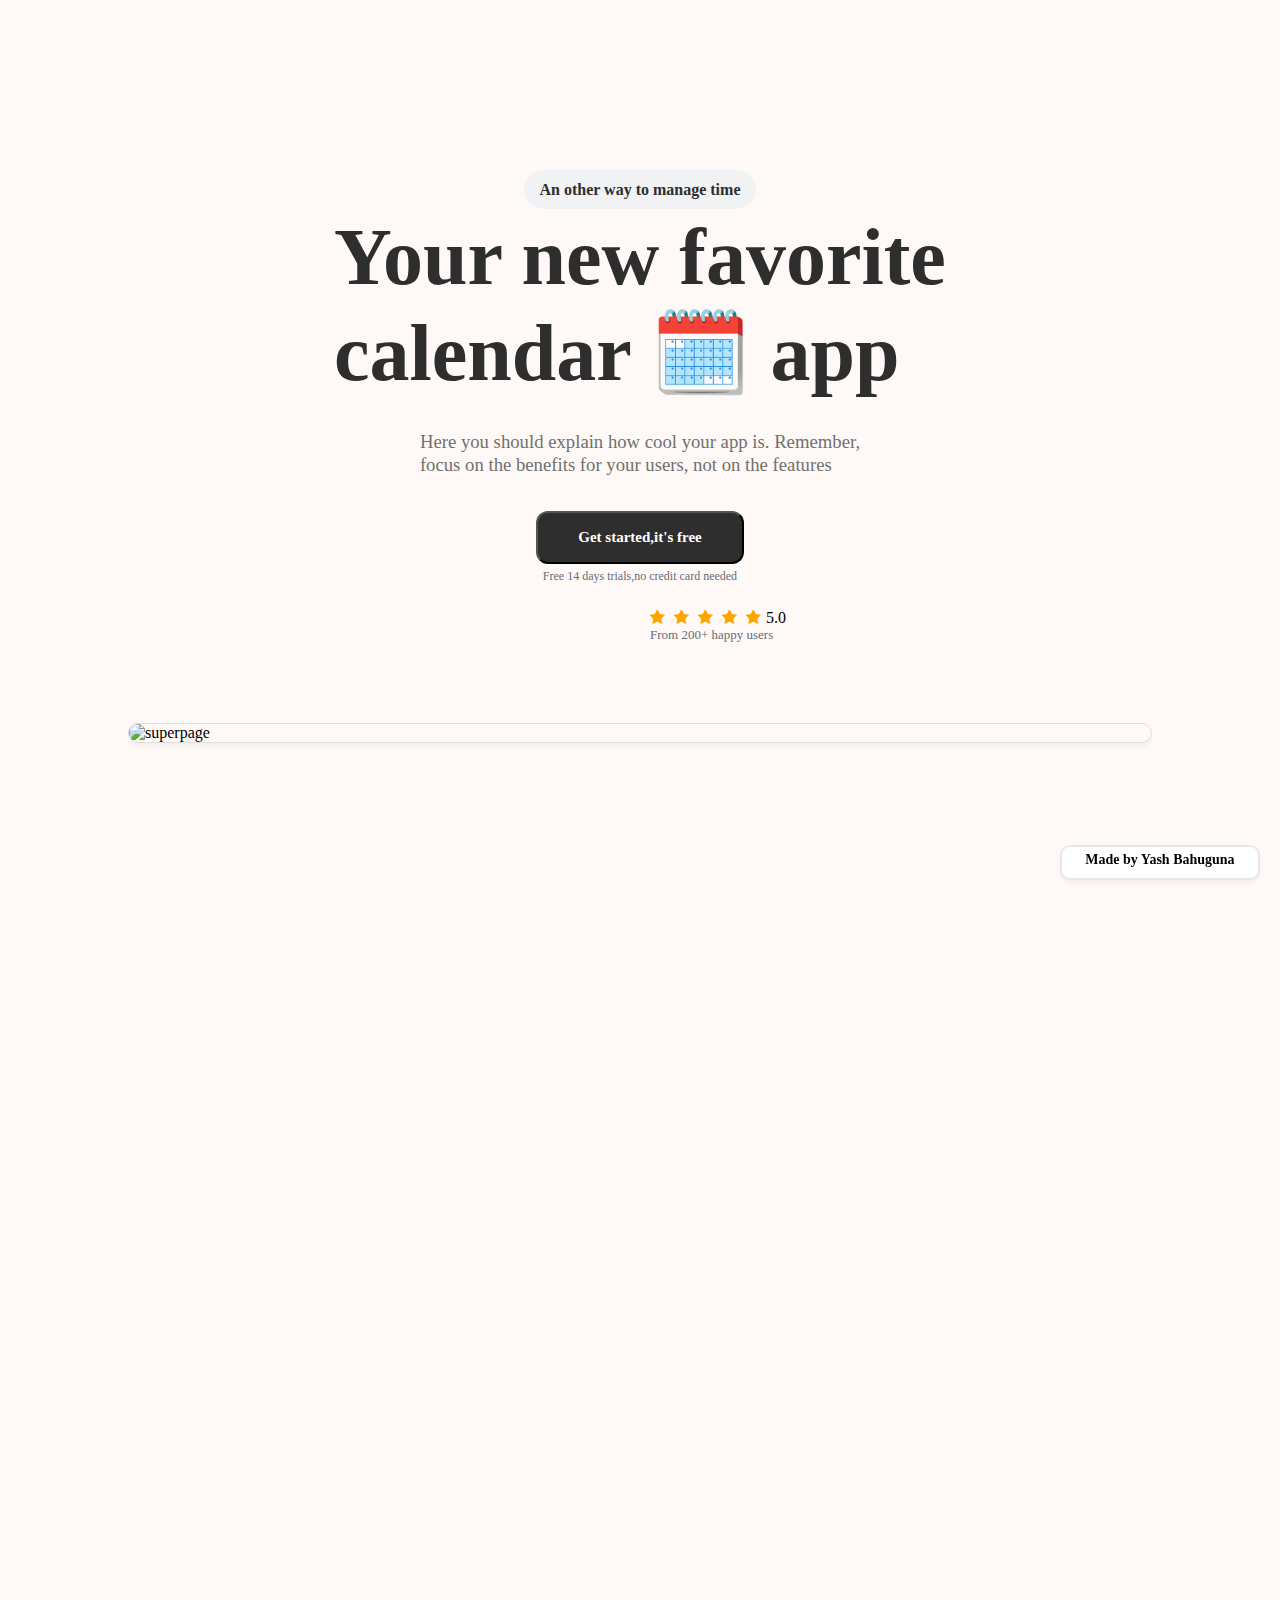
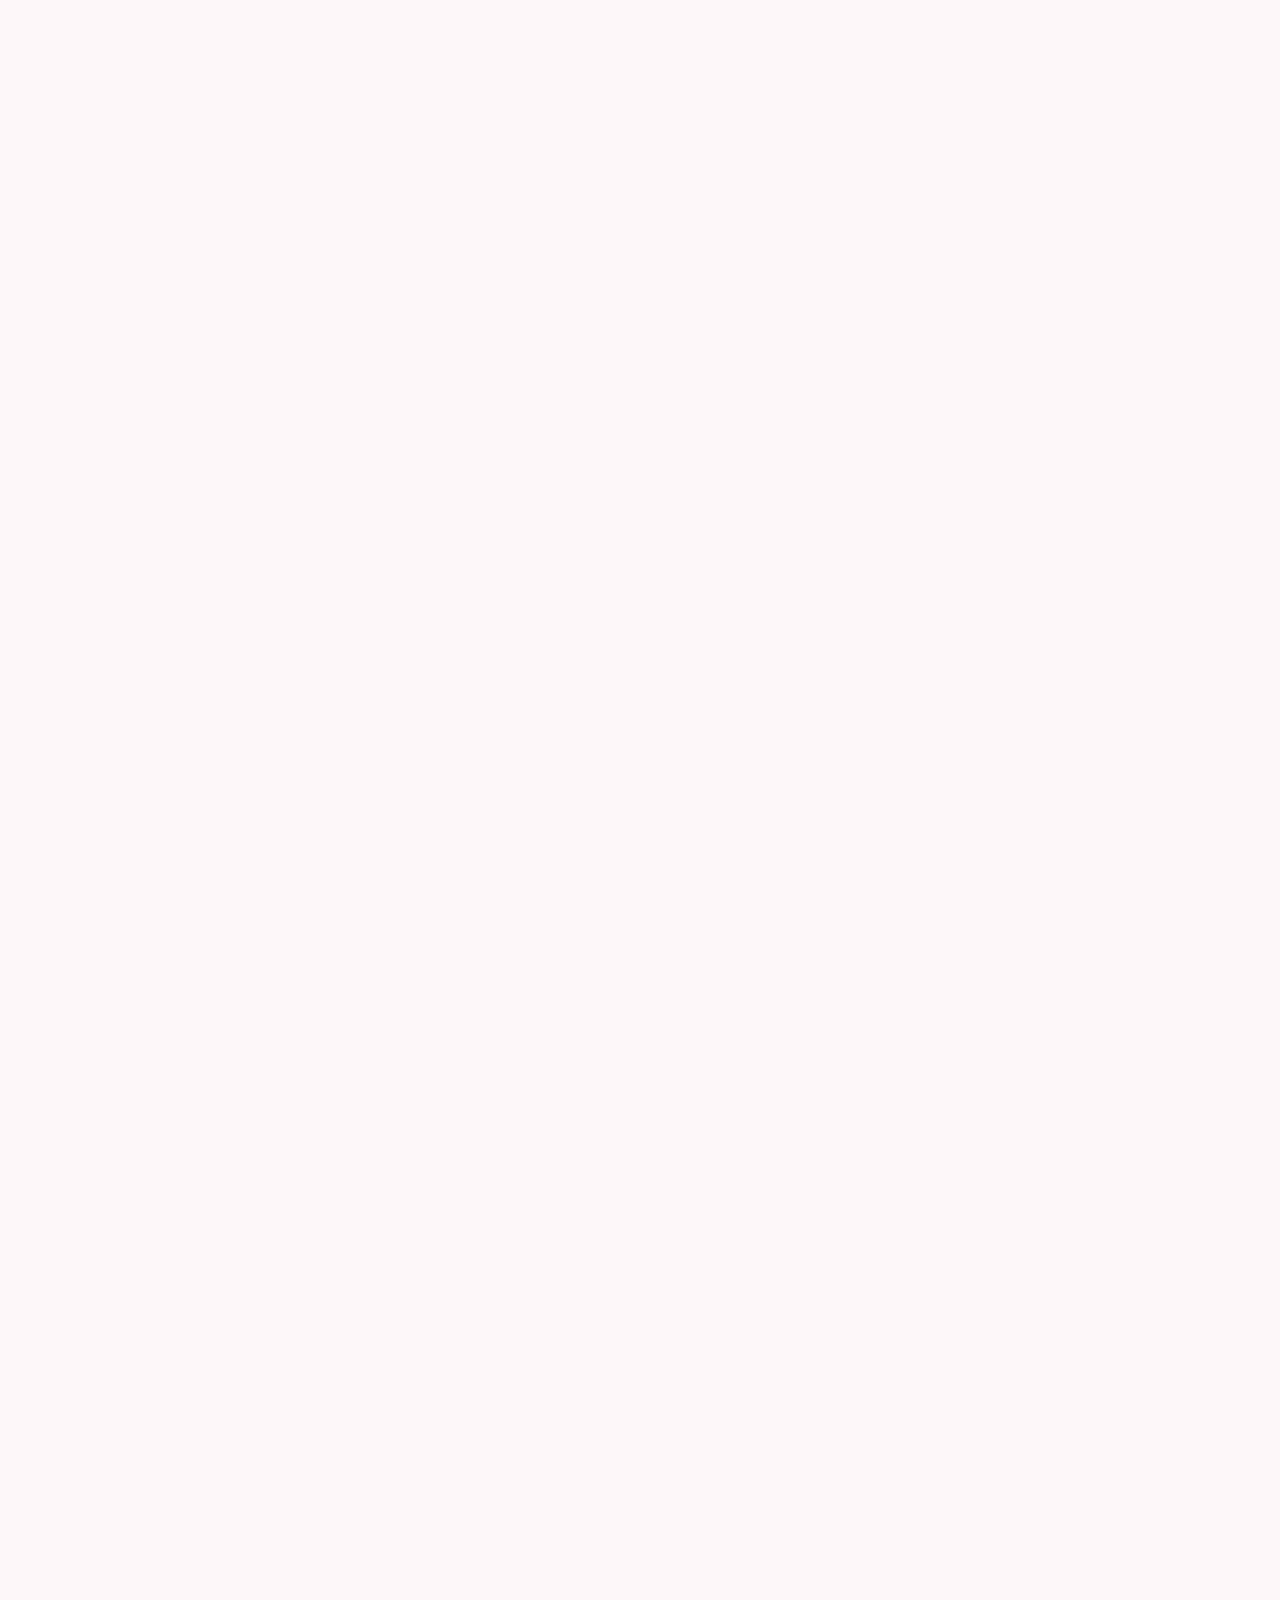
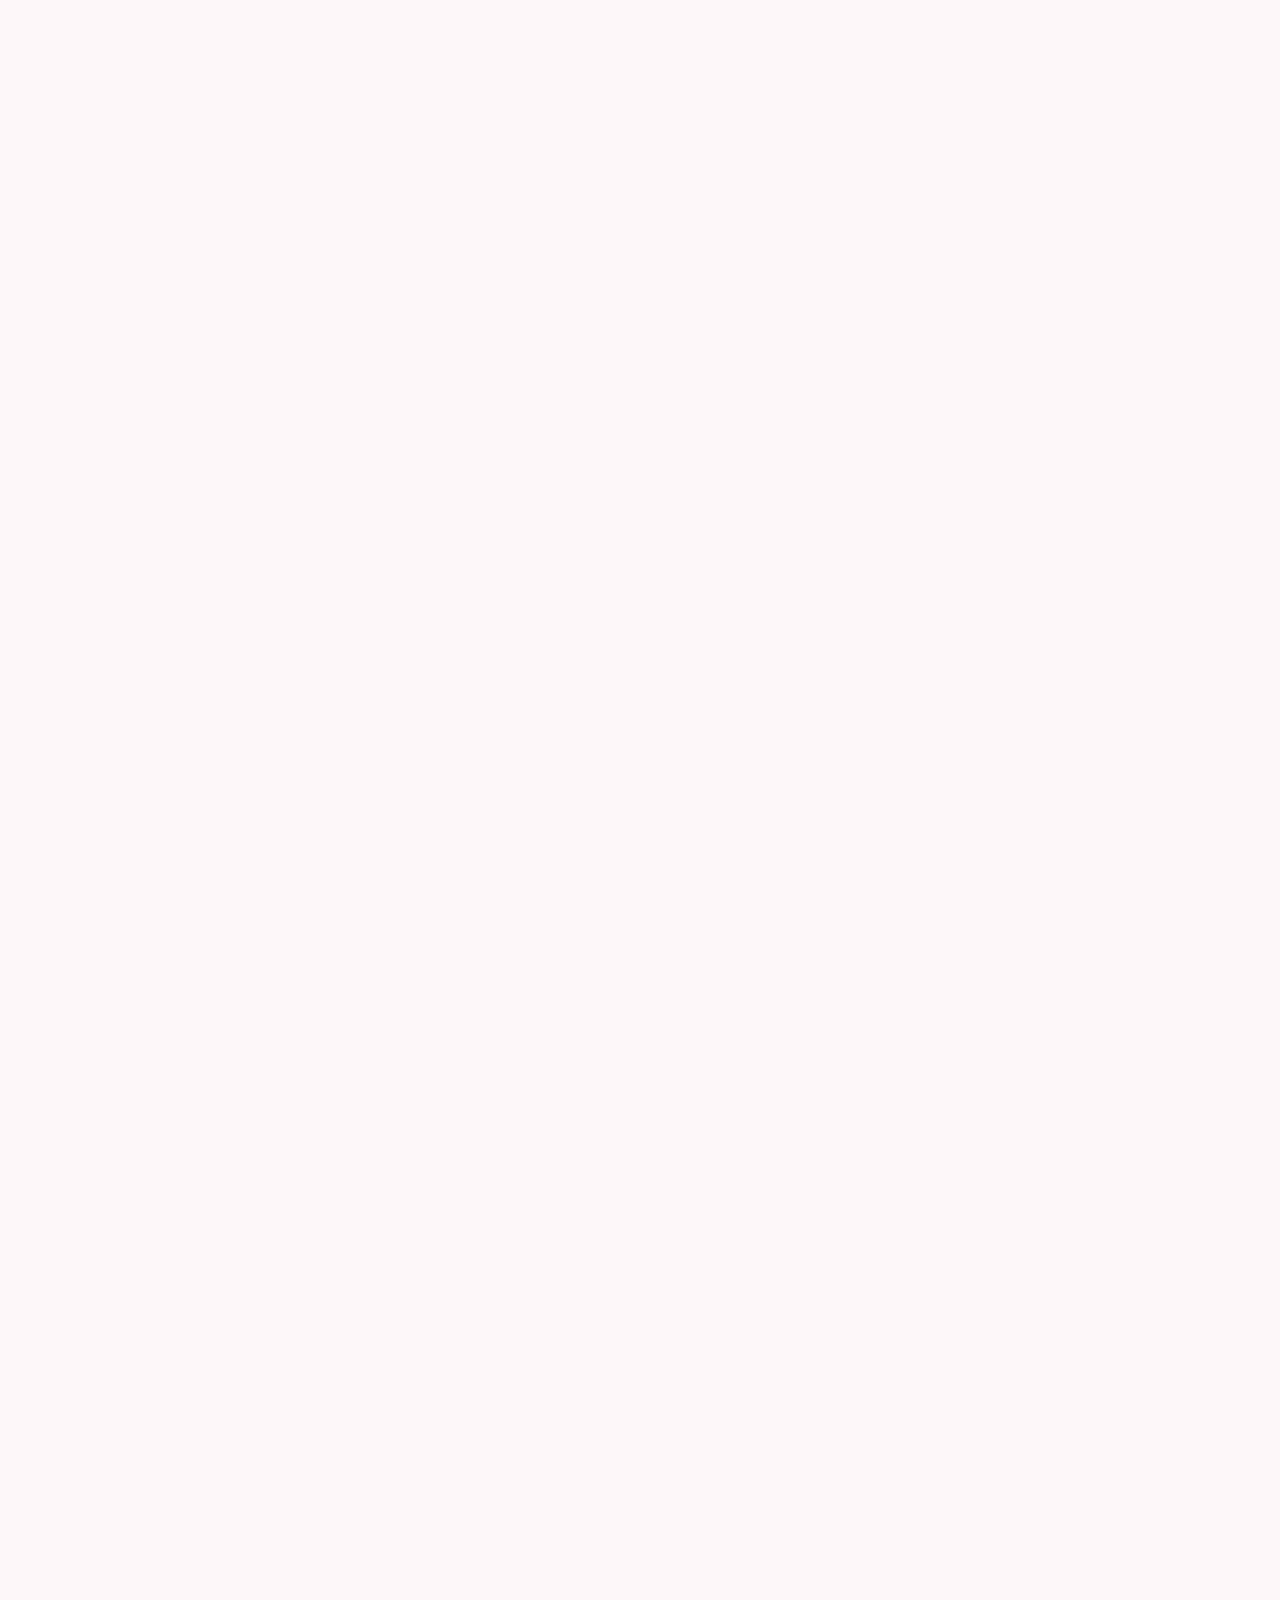
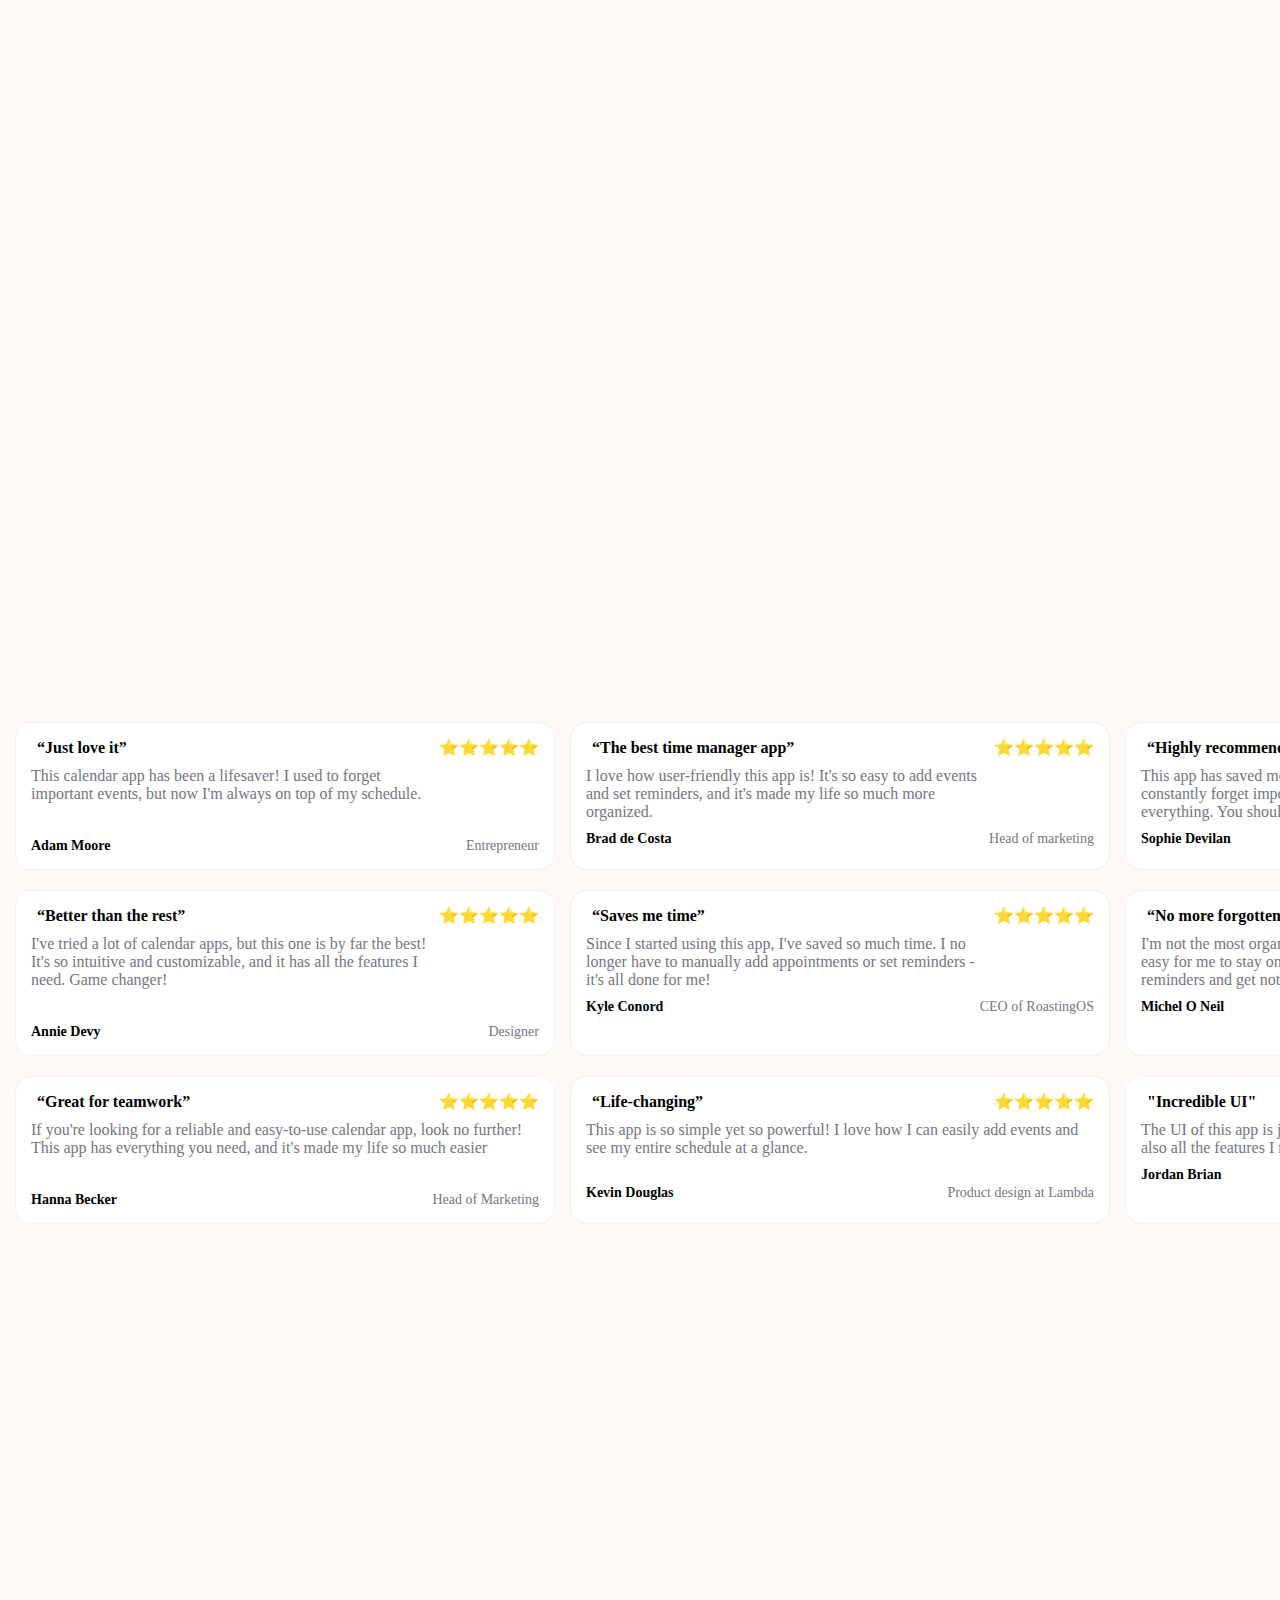
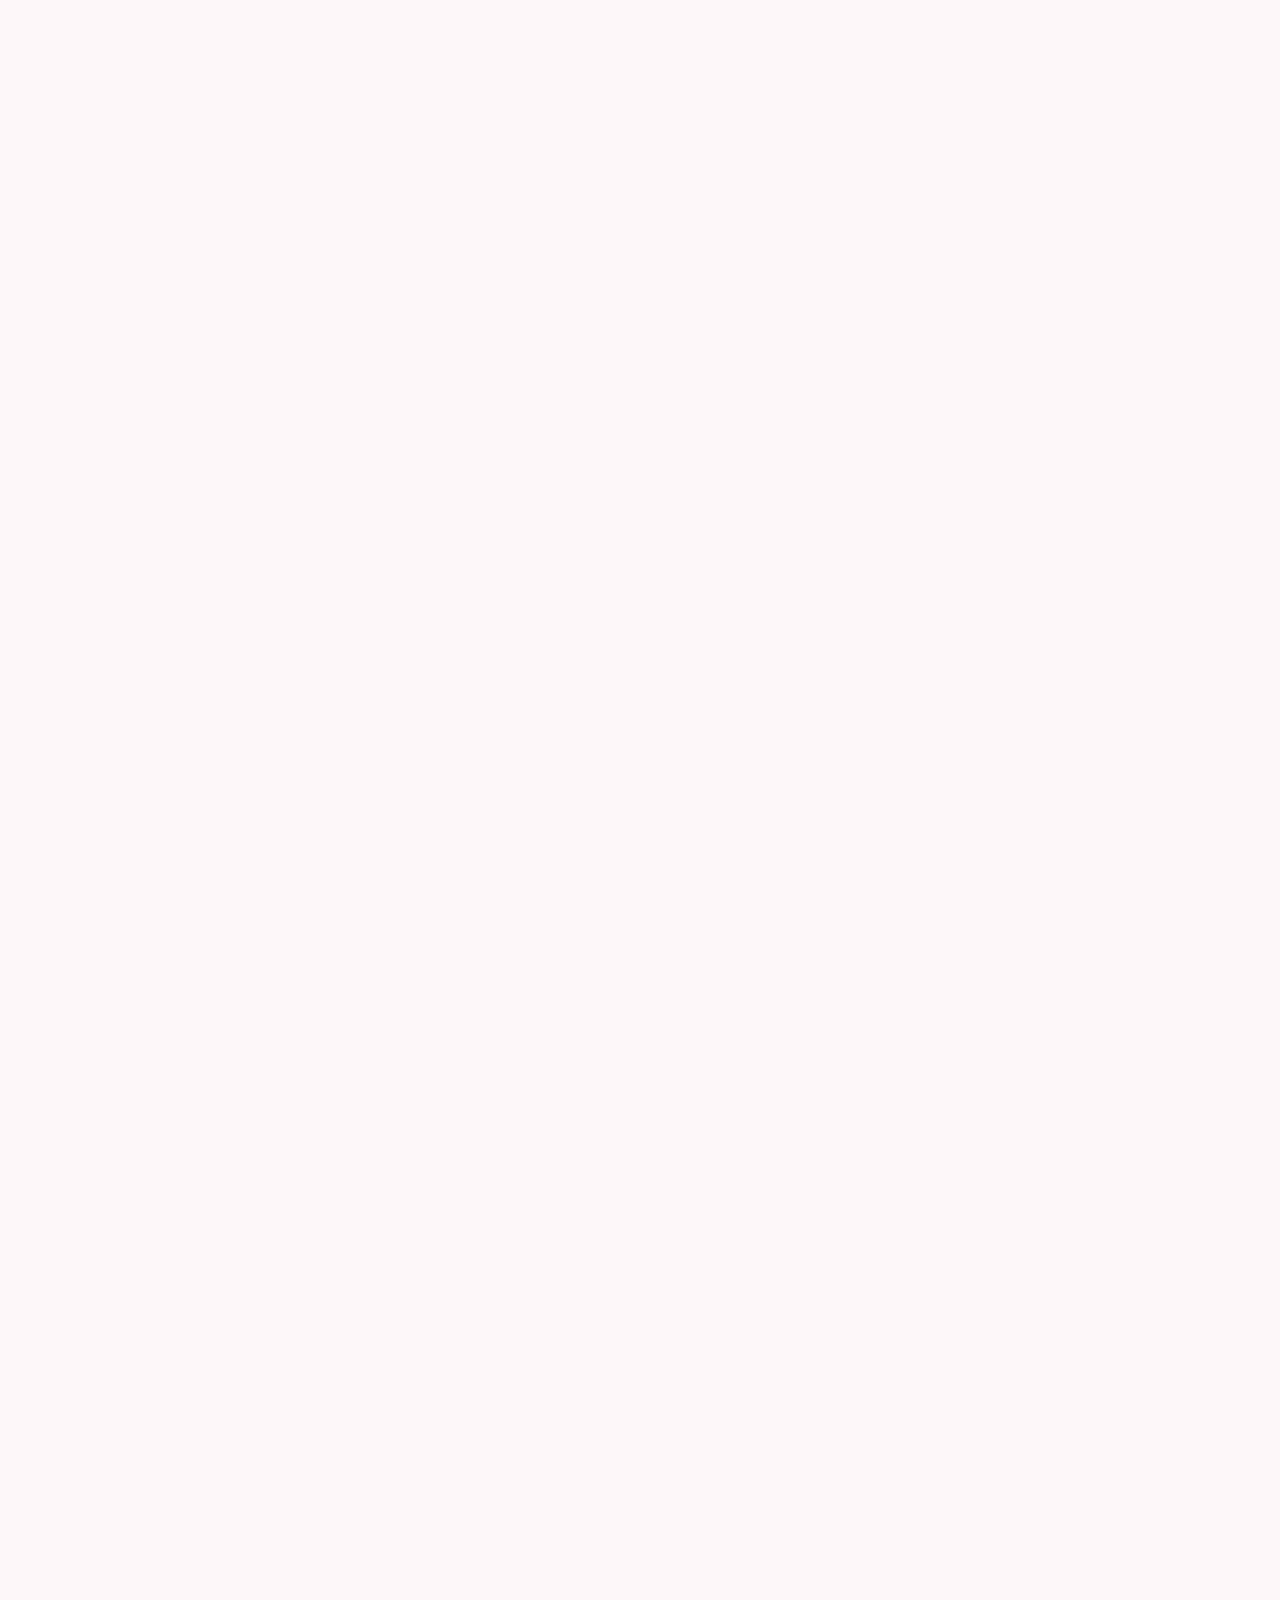
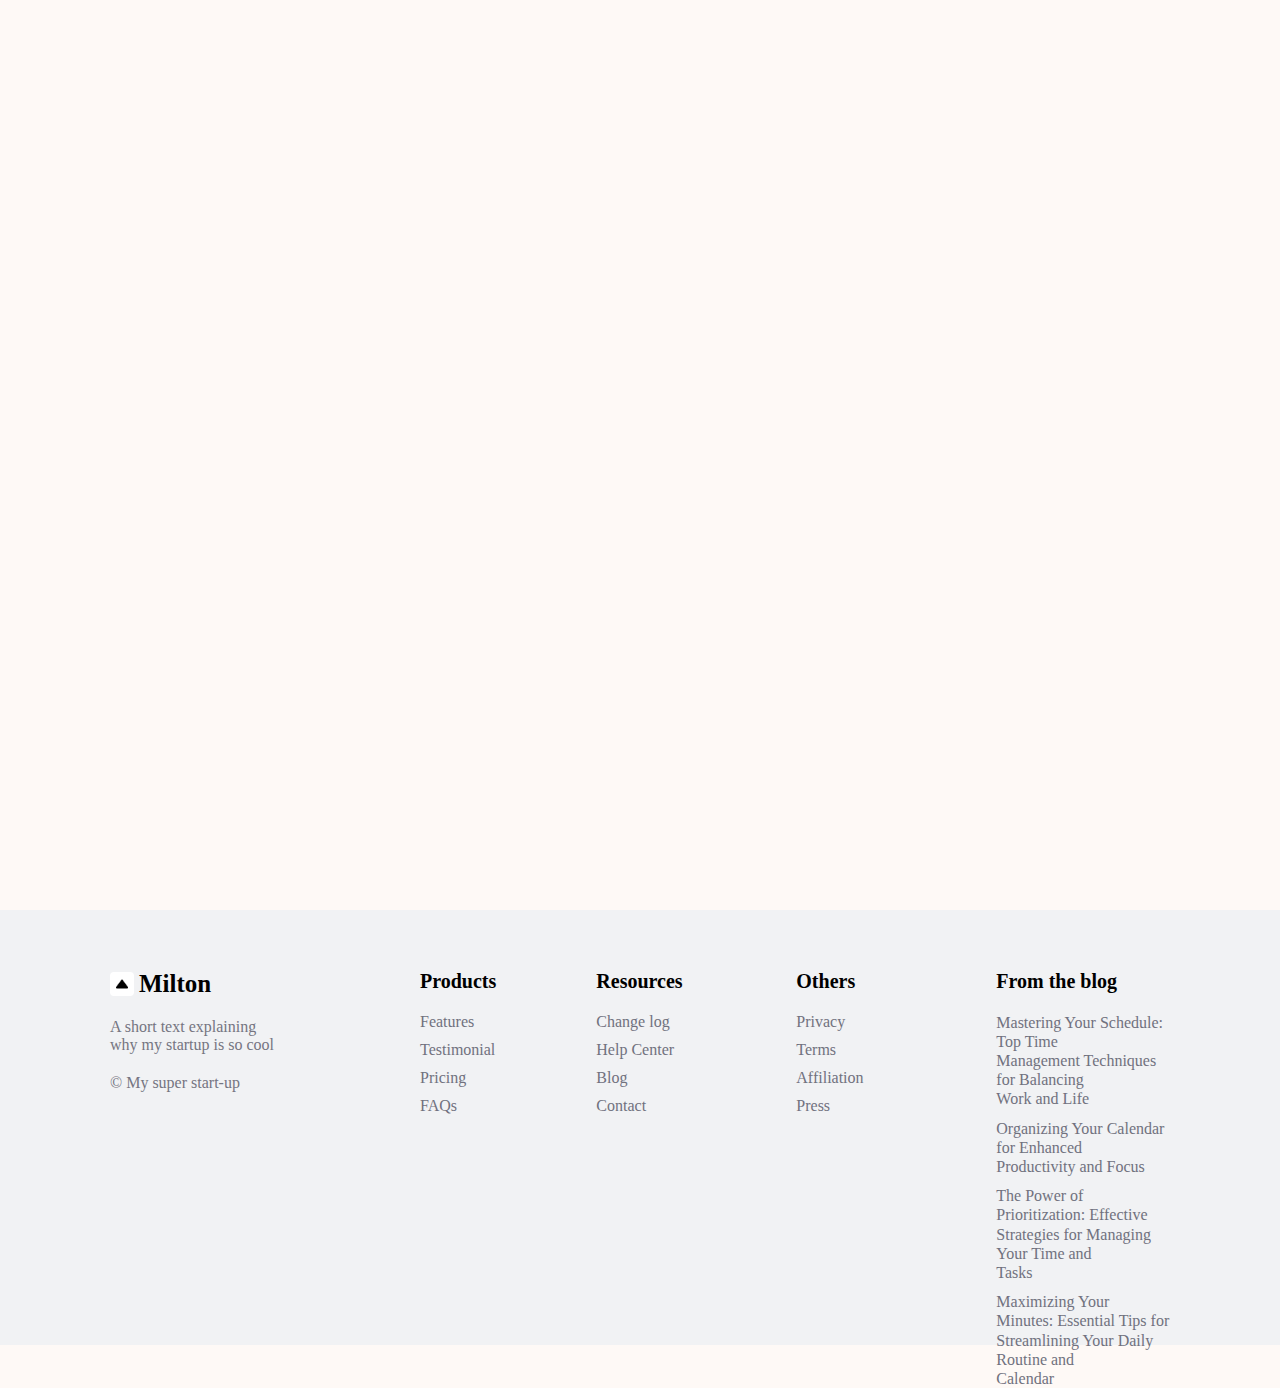
==== commit 01d19010: "animation added" ====
--- a/index.html
+++ b/index.html
@@ -7,22 +7,22 @@
     <meta name="viewport" content="width=device-width, initial-scale=1.0">
     <link rel="stylesheet" href="style.css">
     <link rel="stylesheet" href="https://cdnjs.cloudflare.com/ajax/libs/font-awesome/4.7.0/css/font-awesome.min.css">
-    <title>Assignment</title>
+    <title>Milton</title>
 </head>
 
 <body>
     <div class="parent">
-        <header>
+        <header class="animhead">
             <div class="left">
                 <img src="./logo.png" height="24px" width="24px" alt="">
-                <p>Milton</p>
+                <a href="#">Milton</a>
             </div>
             <div class="middle">
                 <a href="#features">Features</a>
                 <a href="#testimonial">Testimonial</a>
                 <a href="#pricing">Pricing</a>
                 <a href="#faq">FAQs</a>
-                <a href="">Blog</a>
+                <a href="./blogs.html">Blog</a>
             </div>
             <div class="right">
                 <button class="login">Log in</button>
@@ -30,15 +30,15 @@
             </div>
         </header>
         <div class="section1">
-            <h4>An other way to manage time</h4>
-            <h1>Your new favorite<br>calendar <span>🗓️</span> app</h1>
-            <h3>Here you should explain how cool your app is. Remember,<br>focus on the benefits for your users, not on
+            <h4 class="anim">An other way to manage time</h4>
+            <h1 class="anim"> Your new favorite<br>calendar <span>🗓️</span> app</h1>
+            <h3 class="anim">Here you should explain how cool your app is. Remember,<br>focus on the benefits for your users, not on
                 the features</h3>
-            <button>Get started,it's free</button>
-            <p>Free 14 days trials,no credit card needed</p>
-
-            <div class="avatars">
-                <div class="images">
+            <button class="anim">Get started,it's free</button>
+            <p class="anim">Free 14 days trials,no credit card needed</p>
+
+            <div class="avatars anim" >
+                <div class="images" >
                     <img id="img1" src="https://framerusercontent.com/images/bl39AdGKIqJR3rmOzhkPvTf65vQ.png" alt=""
                         width="43px">
                     <img id="img2" src="https://framerusercontent.com/images/SK28bkE1orcey0vf79oQZPz0yA.png" alt=""
@@ -59,28 +59,28 @@
                     <p>From 200+ happy users</p>
                 </div>
             </div>
-            <a href="https://yashbahuguna.netlify.app/" target="_blank" class="name">Made by Yash Bahuguna</a>
+            <a href="https://yashbahuguna.netlify.app/" target="_blank" class="name anim">Made by Yash Bahuguna</a>
             <!-- <div class="name">
                 <a href=""></a>
                 <button onclick="window.open('https://yashbahuguna.netlify.app/', '_blank');">Yash Bahuguna</button>
             </div> -->
             
         </div>
-        <div class="section2">
+        <div class="section2 anim">
             <img src="https://framerusercontent.com/images/eOkQipcAuByHjPvicAhsR8PzC0.png?scale-down-to=2048"
                 alt="superpage">
         </div>
-        <div class="section3" id="features">
-            <div class="top">
+        <div class="section3 " id="features">
+            <div class="top anim">
                 <h4>Our main features 🦸🏼</h4>
                 <h1>Discover your new superpowers</h1>
             </div>
 
             <div class="bottom">
-                <div class="left">
-                    <h4>Seamless Scheduling</h4>
-                    <h2>Focus on what matters most for you</h2>
-                    <p>Effortlessly plan your day with our intuitive drag-and-drop interface. Sync with multiple
+                <div class="left anim">
+                    <h4 >Seamless Scheduling</h4>
+                    <h2 >Focus on what matters most for you</h2>
+                    <p >Effortlessly plan your day with our intuitive drag-and-drop interface. Sync with multiple
                         calendar platforms, import events from emails, and add participants with just a few clicks.</p>
                     <div class="message">
                         <img src="https://framerusercontent.com/images/Pm9TTOkN341IYtePLdPGmhG0E.png" alt="">
@@ -90,7 +90,7 @@
                     </div>
                 </div>
 
-                <div class="right">
+                <div class="right animrotate">
                     <img src="https://framerusercontent.com/images/KsZ6wO13QZewZKHzx7JNgFn88.png?scale-down-to=1024"
                         alt="">
                 </div>
@@ -99,13 +99,13 @@
         <div class="section4">
             <div class="top"></div>
 
-            <div class="bottom">
-                <div class="right">
+            <div class="bottom ">
+                <div class="right animrotate">
                     <img src="https://framerusercontent.com/images/EgCwW6bpD4t2JQoyjgySRkUXc.png?scale-down-to=1024"
                         alt="">
                 </div>
 
-                <div class="left">
+                <div class="left anim">
                     <h4>Smart Reminders & Task</h4>
                     <h2>Never miss an important deadline or event again</h2>
                     <p>Never miss an important deadline again with our AI-driven notifications. Our app intelligently
@@ -125,7 +125,7 @@
         <div class="section5">
             <div class="top"></div>
             <div class="bottom">
-                <div class="left">
+                <div class="left anim">
                     <h4>Seamless Scheduling</h4>
                     <h2>Focus on what matters most for you</h2>
                     <p>Effortlessly plan your day with our intuitive drag-and-drop interface. Sync with multiple
@@ -141,7 +141,7 @@
                     </div>
                 </div>
 
-                <div class="right">
+                <div class="right animrotate">
                     <img src="https://framerusercontent.com/images/xjG69OjCFt0Z3YQvNa3HNBBP5G0.png?scale-down-to=1024"
                         alt="">
                 </div>
@@ -150,12 +150,12 @@
         <div class="section6">
             <div class="top"></div>
             <div class="bottom">
-                <div class="right">
+                <div class="right animrotate">
                     <img src="https://framerusercontent.com/images/ow5cq9Ercs5KlWFqhMUsdUkCl8.png?scale-down-to=1024"
                         alt="">
                 </div>
 
-                <div class="left">
+                <div class="left anim">
                     <h4>Smart Reminders & Task</h4>
                     <h2>Never miss an important deadline or event again</h2>
                     <p>Never miss an important deadline again with our AI-driven notifications. Our app intelligently
@@ -173,12 +173,12 @@
             </div>
         </div>
         <div class="section7">
-            <div class="top">
+            <div class="top anim">
                 <h4>And so much more... 💼</h4>
                 <h1 style="text-align: center;">Our features to make your life <br> easier</h1>
             </div>
 
-            <div class="bottom-cards">
+            <div class="bottom-cards anim">
                 <div class="card">
                     <img src="https://framerusercontent.com/images/psdpn17XuwZ0NdeAgqZ1B9jIs.svg" alt="">
                     <div class="card-head">Cross-Device Sync</div>
@@ -224,7 +224,7 @@
             </div>
         </div>
         <div class="section8" id="testimonial">
-            <div class="top">
+            <div class="top anim">
                 <h4>They already love our products 😍</h4>
                 <h1 style="text-align: center;">See what our users say about us</h1>
             </div>
@@ -853,7 +853,7 @@
 
             </div>
         </div>
-        <div class="section9" id="pricing">
+        <div class="section9 anim" id="pricing">
             <div class="top">
                 <h4>Pricing and plans 💰</h4>
                 <h1 style="text-align: center;">Find the best plan for your needs</h1>
@@ -925,11 +925,11 @@
             </div>
         </div>
         <div class="section10" id="faq">
-            <div class="top">
+            <div class="top anim">
                 <h4>Relevant stuff, bla bla 📣</h4>
                 <h1 style="text-align: center;">Frequently asked questions</h1>
             </div>
-            <div class="question-list">
+            <div class="question-list anim">
                 <div class="question">
                     <div class="left">
                         <h3>Can I cancel my subscrition?</h3>
@@ -995,8 +995,8 @@
                 </div>
             </div>
         </div>
-        <div class="section11">
-            <div class="top">
+        <div class="section11 anim">
+            <div class="top ">
                 <h4>Last call Baby! 🚀</h4>
                 <h1 style="text-align: center;">Ready to start?</h1>
             </div>
@@ -1017,7 +1017,7 @@
             <div class="col1">
                 <heading>
                     <img src="./logo.png" height="24px" width="24px" alt="">
-                    <p>Milton</p>
+                    <a href="#"><p>Milton</p></a>
                 </heading>
                 <p>A short text explaining <br> why my startup is so cool</p>
                 <p>© My super start-up</p>
@@ -1045,15 +1045,15 @@
                 <div class="list">
                     <a href="#">Change log</a>
                     <a href="#">Help Center</a>
-                    <a href="">Blog</a>
-                    <a href="">Contact</a>
+                    <a href="./blogs.html">Blog</a>
+                    <a href="#">Contact</a>
                 </div>
             </div>
             <div class="col4">
                 <p>Others</p>
                 <div class="list">
-                    <a href="">Privacy</a>
-                    <a href="">Terms</a>
+                    <a href="#">Privacy</a>
+                    <a href="#">Terms</a>
                     <a href="#">Affiliation</a>
                     <a href="#">Press</a>
                 </div>
@@ -1061,18 +1061,19 @@
             <div class="col5">
                 <p>From the blog</p>
                 <div class="list">
-                    <a href="">Mastering Your Schedule: Top Time <br> Management Techniques for Balancing <br> Work and
+                    <a href="https://culture-breathe-337021.framer.app/blog/mastering-your-schedule-top-time-management-techniques-for-balancing-work-and-life">Mastering Your Schedule: Top Time <br> Management Techniques for Balancing <br> Work and
                         Life</a>
-                    <a href="">Organizing Your Calendar for Enhanced <br> Productivity and Focus</a>
-                    <a href="">The Power of Prioritization: Effective <br> Strategies for Managing Your Time and <br>
+                    <a href="https://culture-breathe-337021.framer.app/blog/from-chaos-to-clarity-organizing-your-calendar-for-enhanced-productivity-and-focus">Organizing Your Calendar for Enhanced <br> Productivity and Focus</a>
+                    <a href="https://culture-breathe-337021.framer.app/blog/the-power-of-prioritization-effective-strategies-for-managing-your-time-and-tasks">The Power of Prioritization: Effective <br> Strategies for Managing Your Time and <br>
                         Tasks</a>
-                    <a href="">Maximizing Your Minutes: Essential Tips for <br> Streamlining Your Daily Routine and <br>
+                    <a href="https://culture-breathe-337021.framer.app/blog/maximizing-your-minutes-essential-tips-for-streamlining-your-daily-routine-and-calendar">Maximizing Your Minutes: Essential Tips for <br> Streamlining Your Daily Routine and <br>
                         Calendar</a>
                 </div>
             </div>
         </footer>
     </div>
     <script src="script.js"></script>
+    <script src="./animate.js"></script>
 </body>
 
 </html>--- a/style.css
+++ b/style.css
@@ -11,7 +11,7 @@
 
 body {
     height: 100vh;
-    width: 100%;
+    /* width: 100%; */
     /* overflow-x: hidden; */
     background-color: #fef9f6;
 }
@@ -40,6 +40,7 @@
     z-index: 99;
     width: 100%;
     position: fixed;
+    top: 0px;
     display: flex;
     justify-content: space-around;
     align-items: center;
@@ -59,6 +60,11 @@
     background-color: #f1f2f4;
     padding: 4px 6px 4px 6px;
     border-radius: 4px;
+}
+
+header > .left > a{
+    text-decoration: none;
+    color: black;
 }
 
 header>.middle {
@@ -522,6 +528,14 @@
     animation-play-state: paused;
 }
 
+.section8>#track2:hover {
+    animation-play-state: paused;
+}
+
+.section8>#track3:hover {
+    animation-play-state: paused;
+}
+
 .section8>.slide-track>.slide {
     background-color: white;
     display: flex;
@@ -893,9 +907,14 @@
     border-radius: 4px;
 }
 
-footer>.col1>heading>p {
+footer>.col1>heading>a>p {
     font-size: 25px;
     font-weight: 600;
+    color: black;
+}
+
+footer>.col1>heading>a{
+    text-decoration: none;
 }
 
 footer>.col1>p {
@@ -993,3 +1012,56 @@
     line-height: 1.2em;
 }
 
+.anim {
+    opacity: 0;
+  }
+  
+.anim.is-visible {
+    opacity: 1;
+    animation: moveup 250ms linear forwards;
+  }
+
+@keyframes moveup{
+    0%{
+        opacity: 0;
+        transform: translateY(100px);
+    }
+    100%{
+        opacity: 1;
+        
+    }
+}
+
+.animhead{
+    opacity: 0;
+    animation: moveh 300ms linear forwards;
+  }
+
+@keyframes moveh{
+    0%{
+        opacity: 0;
+        transform: translateY(-100px);
+    }
+    100%{
+        opacity: 1;        
+    }
+}
+
+.animrotate {
+    opacity: 0;
+  }
+  
+.animrotate.is-visible {
+    opacity: 1;
+    animation: mover 200ms linear forwards;
+  }  
+
+@keyframes mover{
+    0%{
+        opacity: 0;
+        transform: rotate(-180deg);
+    }
+    100%{
+        opacity: 1;
+    }
+}